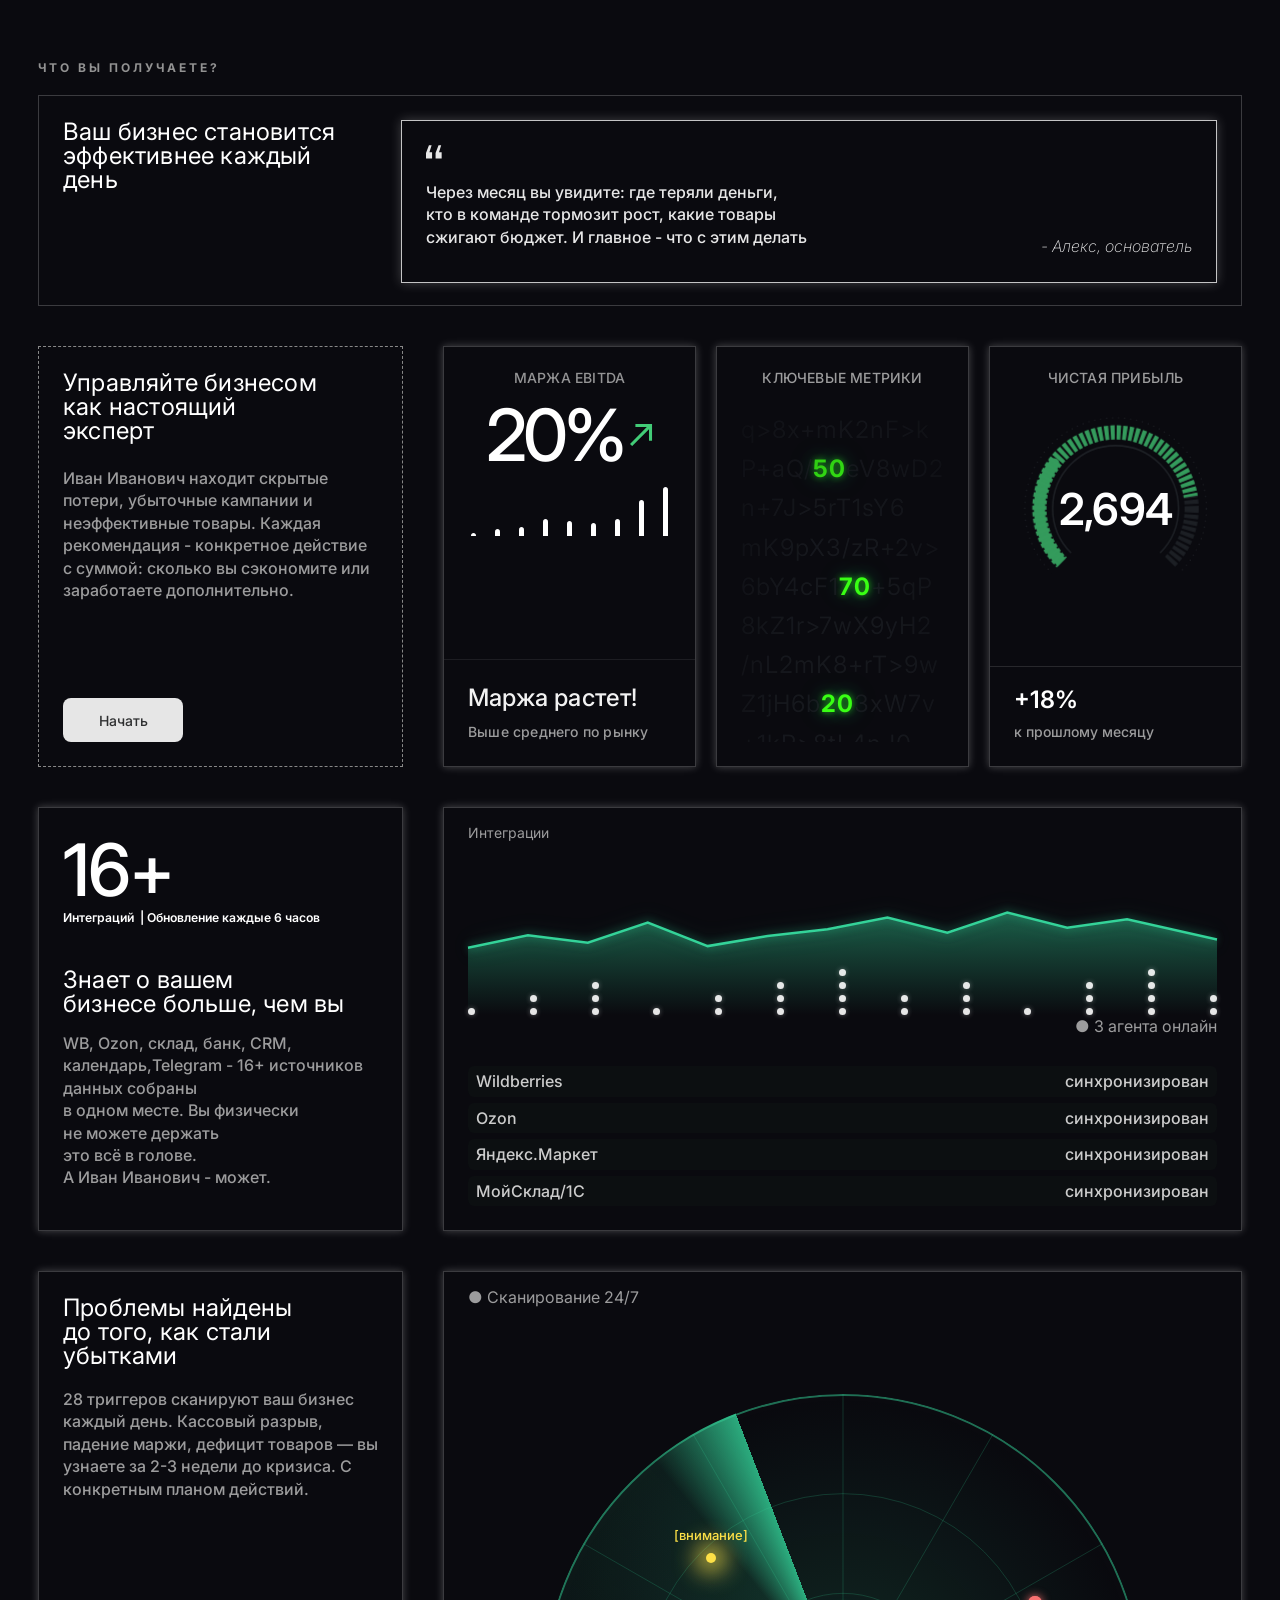
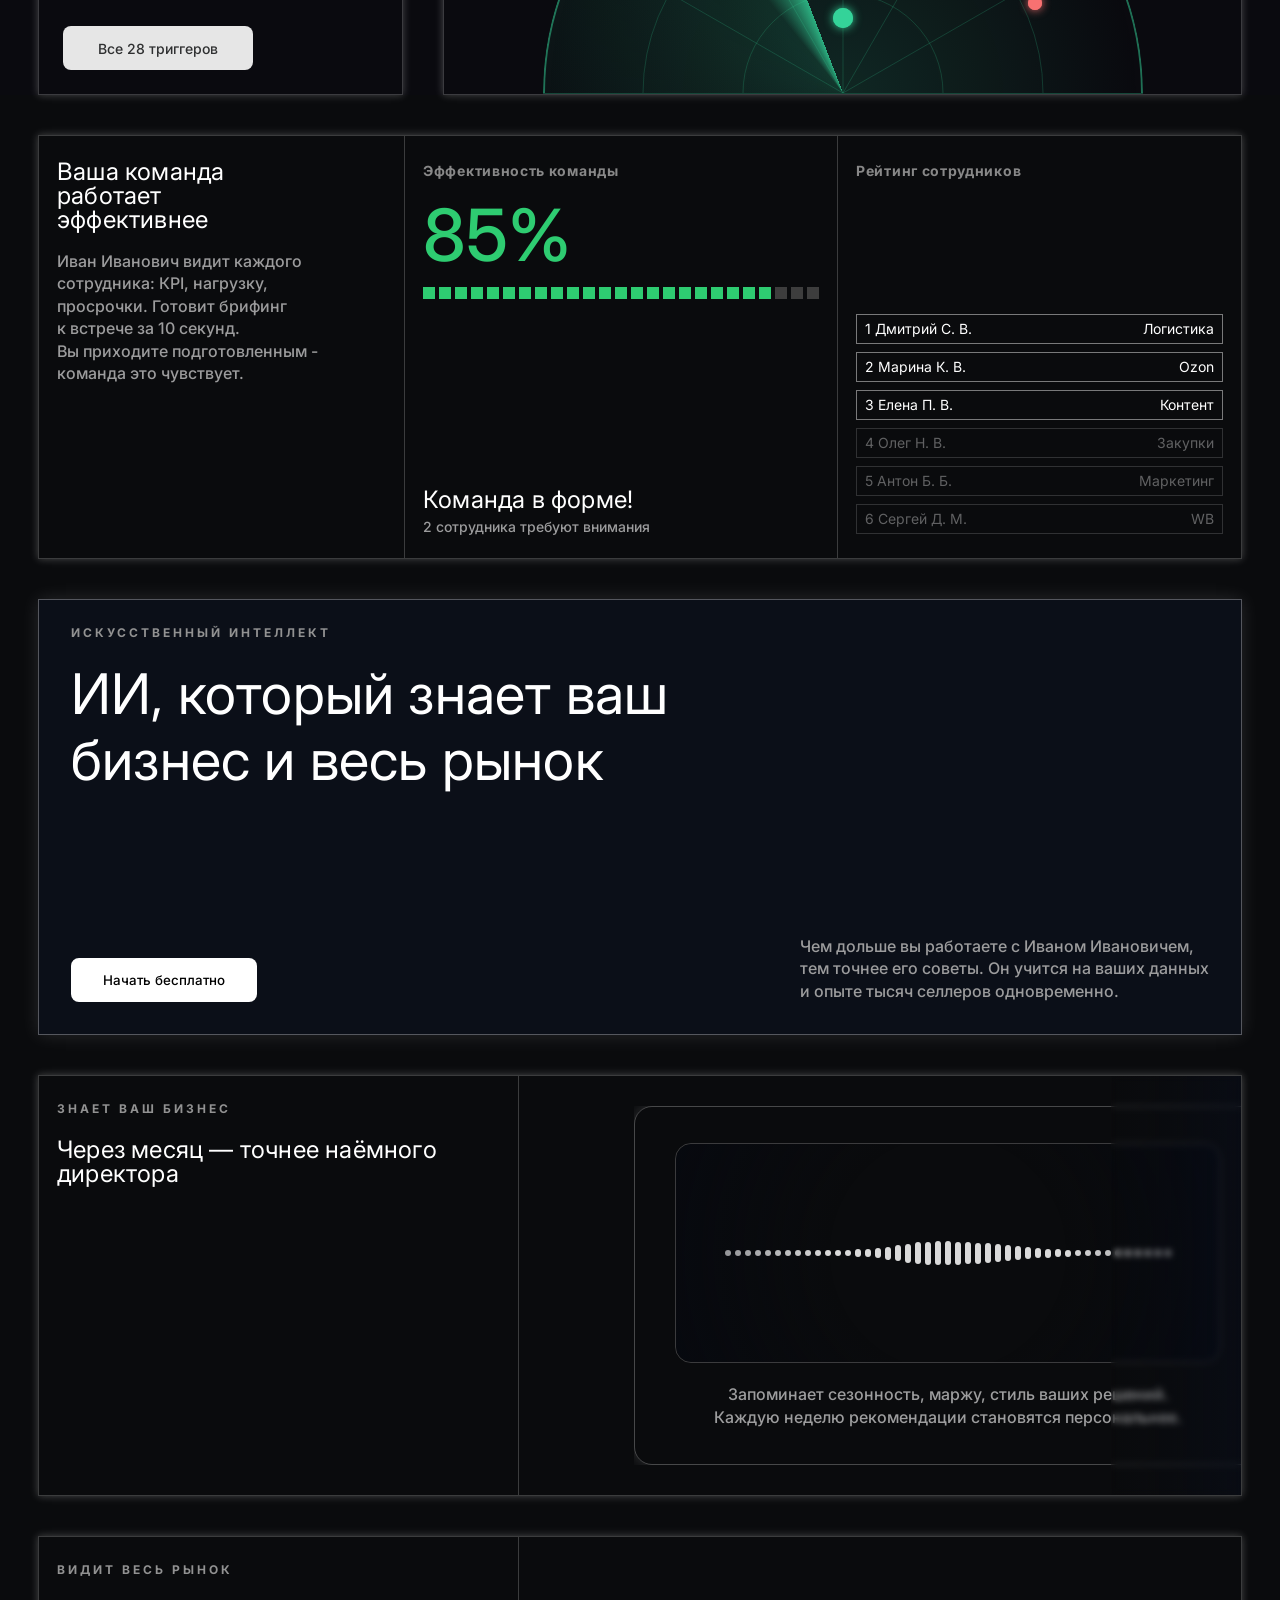
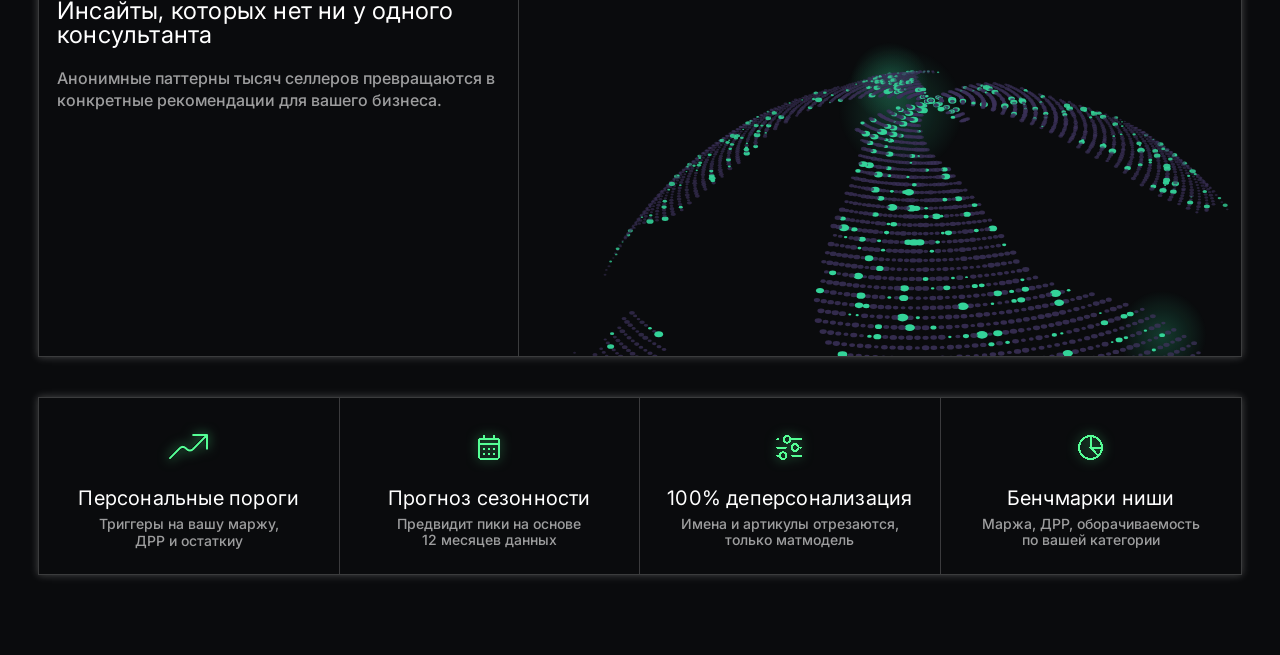
==== block-bottom.html @ a9b3350b "Initial landing page build with hero, integrations, animated sections, and footer Made-with: Cursor" ====
<!doctype html>
<html lang="ru">
  <head>
    <meta charset="UTF-8" />
    <meta name="viewport" content="width=device-width, initial-scale=1.0" />
    <title>Блок 1 в 1</title>
    <link href="https://fonts.googleapis.com/css2?family=Inter:wght@400;500;600&display=swap" rel="stylesheet" />
    <style>
      :root { --bg-light: #0a0a0f; --bg-dark: #0a0b0d; --container-width: 1204px; --text-dark: #f5f5f5; --text-gray: #86868b; --green: #2ecc71; --border-color: #2a2a2f; }
      * { box-sizing: border-box; margin: 0; padding: 0; font-family: 'Inter', sans-serif; }
      body { background-color: var(--bg-light); color: var(--text-dark); -webkit-font-smoothing: antialiased; }
      .wrapper { width: 100%; max-width: 1920px; margin: 0 auto; overflow: hidden; }
      .container { width: var(--container-width); margin: 0 auto; position: relative; }
      .light-section { padding-top: 60px; background-color: var(--bg-light); }
      .subtitle-top { font-size: 12px; text-transform: uppercase; letter-spacing: 3px; color: #929292; margin-bottom: 20px; font-weight: 700; }
      .intro-top {
        width: 1204px;
        height: 211px;
        border: 0.5px solid rgba(255, 255, 255, 0.2);
        display: grid;
        grid-template-columns: 1fr 816px;
        gap: 24px;
        padding: 24px;
      }
      .intro-title {
        color: #fff;
        font-size: 24px;
        font-style: normal;
        font-weight: 400;
        line-height: 100%;
        letter-spacing: 0.2px;
      }
      .quote-box {
        width: 816px;
        height: 163px;
        border: 0.5px solid #d9d9d9;
        opacity: 0.9;
        background: transparent;
        box-shadow: 0 0 10.7px 0 rgba(255, 255, 255, 0.25);
        padding: 24px;
        position: relative;
      }
      .quote-mark { width: 16.32px; height: 13.824px; margin-bottom: 18px; }
      .quote-text {
        color: #fff;
        font-size: 16px;
        font-style: normal;
        font-weight: 500;
        line-height: 22.4px;
      }
      .quote-author {
        position: absolute;
        right: 24px;
        bottom: 18px;
        color: #fff;
        font-size: 16px;
        font-style: italic;
        font-weight: 200;
        line-height: 35px;
      }
      .grid-row-1 {
        margin-top: 40px;
        display: grid;
        grid-template-columns: 365px 1fr;
        gap: 40px;
      }
      .left-main-card {
        height: 421px;
        border: 0.3px dashed #888;
        padding: 24px;
        display: flex;
        flex-direction: column;
      }
      .left-main-title {
        color: #fff;
        font-size: 24px;
        font-style: normal;
        font-weight: 400;
        line-height: 100%;
        letter-spacing: 0.2px;
        margin-bottom: 24px;
      }
      .left-main-text {
        color: #9c9c9d;
        font-size: 16px;
        font-style: normal;
        font-weight: 500;
        line-height: 22.4px;
      }
      .btn-light {
        margin-top: auto;
        width: 120px;
        height: 44px;
  padding: 0 32px;
        border: none;
        border-radius: 8px;
        background: #e6e6e6;
        color: #2f3031;
        font-size: 14px;
        font-weight: 500;
      }
      .cards-grid-3 {
        display: grid;
        grid-template-columns: repeat(3, minmax(0, 1fr));
        gap: 20px;
      }
      .stat-card {
        height: 421px;
        border: 0.5px solid rgba(255, 255, 255, 0.2);
        background: transparent;
        box-shadow: 0 0 7.9px 0 rgba(255, 255, 255, 0.25);
        padding: 24px;
        display: flex;
        flex-direction: column;
        overflow: hidden;
      }
      .card-title { color: #9c9c9d; font-size: 20px; font-weight: 500; margin-bottom: 24px; text-transform: uppercase; }
      .card-value { font-size: 72px; font-weight: 500; color: #fff; line-height: 1; }
      .anim-ebitda-card {
        margin-top: 0;
        display: flex;
        flex-direction: column;
        min-height: 100%;
      }
      .anim-ebitda-card__label {
        margin: 0 0 14px;
        color: #9c9c9d;
        text-align: center;
        font-size: 14px;
        font-weight: 500;
        line-height: 100%;
        letter-spacing: 0.2px;
        text-transform: uppercase;
        opacity: 0.95;
      }
      .anim-ebitda-card__head {
        display: flex;
        align-items: center;
        justify-content: center;
        gap: 8px;
      }
      .anim-ebitda-card__value {
        margin: 0;
        color: #fff;
        font-size: 72px;
        font-weight: 500;
        line-height: 1;
        letter-spacing: -4.2px;
      }
      .anim-ebitda-card__trend {
        display: inline-flex;
        width: 22.518px;
        height: 22.518px;
        align-items: center;
        justify-content: center;
      }
      .anim-ebitda-card__arrow {
        width: 100%;
        height: 100%;
        transform-origin: 50% 50%;
        animation: anim-ebitda-arrow-pulse 1.8s ease-in-out 1.1s infinite alternate;
      }
      .anim-ebitda-card__chart-wrap {
        margin-top: 16px;
        width: 197px;
        max-width: 100%;
        margin-left: auto;
        margin-right: auto;
      }
      .anim-ebitda-card__chart {
        width: 100%;
        height: auto;
        display: block;
      }
      .anim-ebitda-card__chart path {
        transform-box: fill-box;
        transform-origin: 50% 100%;
        transform: scaleY(0);
        animation: anim-ebitda-chart-rise 1.08s cubic-bezier(0.33, 1, 0.68, 1) forwards;
      }
      .anim-ebitda-card__chart path:nth-of-type(1) { animation-delay: 0.06s; }
      .anim-ebitda-card__chart path:nth-of-type(2) { animation-delay: 0.12s; }
      .anim-ebitda-card__chart path:nth-of-type(3) { animation-delay: 0.18s; }
      .anim-ebitda-card__chart path:nth-of-type(4) { animation-delay: 0.24s; }
      .anim-ebitda-card__chart path:nth-of-type(5) { animation-delay: 0.3s; }
      .anim-ebitda-card__chart path:nth-of-type(6) { animation-delay: 0.36s; }
      .anim-ebitda-card__chart path:nth-of-type(7) { animation-delay: 0.42s; }
      .anim-ebitda-card__chart path:nth-of-type(8) { animation-delay: 0.48s; }
      .anim-ebitda-card__chart path:nth-of-type(9) { animation-delay: 0.54s; }
      @keyframes anim-ebitda-chart-rise {
        from { transform: scaleY(0); }
        to { transform: scaleY(1); }
      }
      @keyframes anim-ebitda-arrow-pulse {
        from { transform: translateY(0); filter: drop-shadow(0 0 2px rgba(66, 204, 119, 0.25)); }
        to { transform: translateY(-1px); filter: drop-shadow(0 0 8px rgba(66, 204, 119, 0.55)); }
      }
      .anim-ebitda-card__foot {
        margin-top: auto;
        margin-left: -24px;
        margin-right: -24px;
        padding: 24px 24px 0;
        border-top: 1px solid rgba(255, 255, 255, 0.08);
      }
      .anim-ebitda-card__hint {
        margin: 0;
        color: rgba(255, 255, 255, 0.95);
        font-size: 24px;
        font-weight: 500;
        line-height: 1.2;
        letter-spacing: 0.2px;
      }
      .anim-ebitda-card__sub {
        margin: 10px 0 0;
        color: #9c9c9d;
        font-size: 14px;
        font-weight: 500;
        line-height: 1.35;
        letter-spacing: 0.2px;
      }
      .anim-metrics {
        margin-top: 0;
        min-height: 100%;
        display: flex;
        flex-direction: column;
      }
      .anim-metrics__title {
        margin: 0 0 18px;
        color: #9c9c9d;
        text-align: center;
        font-size: 14px;
        font-weight: 500;
        line-height: 100%;
        text-transform: uppercase;
        letter-spacing: 0.2px;
      }
      .anim-metrics__matrix-wrap {
        position: relative;
        overflow: hidden;
        margin-top: auto;
        margin-bottom: auto;
        padding: 8px 0;
      }
      .anim-metrics__matrix {
        margin: 0;
        text-align: left;
        font-family: ui-monospace, SFMono-Regular, Menlo, Monaco, Consolas, monospace;
        font-size: 24px;
        line-height: 1.55;
        letter-spacing: 0.04em;
        word-break: break-all;
        -webkit-mask-image: radial-gradient(ellipse 82% 88% at 50% 48%, #fff 0%, #fff 32%, rgba(255, 255, 255, 0.55) 68%, rgba(255, 255, 255, 0.08) 100%);
        mask-image: radial-gradient(ellipse 82% 88% at 50% 48%, #fff 0%, #fff 32%, rgba(255, 255, 255, 0.55) 68%, rgba(255, 255, 255, 0.08) 100%);
      }
      .anim-metrics__noise {
        color: #22252b;
        font-weight: 400;
        text-shadow: 0 0 0.5px rgba(0, 0, 0, 0.9);
        opacity: 0.55;
      }
      .anim-metrics__num {
        color: #39ff14;
        font-weight: 700;
        animation: anim-metrics-glow 4.5s ease-in-out infinite;
        text-shadow: 0 0 6px rgba(57, 255, 20, 0.65), 0 0 18px rgba(0, 255, 159, 0.45), 0 0 34px rgba(57, 255, 20, 0.22);
      }
      .anim-metrics__num--d1 { animation-delay: 0.35s; }
      .anim-metrics__num--d2 { animation-delay: 0.75s; }
      .anim-metrics__num--d3 { animation-delay: 1.15s; }
      .anim-metrics__num--d4 { animation-delay: 1.55s; }
      @keyframes anim-metrics-glow {
        0%, 100% {
          opacity: 0.18;
          color: #1fb814;
          text-shadow: 0 0 2px rgba(57, 255, 20, 0.12), 0 0 6px rgba(0, 255, 159, 0.08);
          filter: brightness(0.72);
        }
        50% {
          opacity: 1;
          color: #39ff14;
          text-shadow: 0 0 10px rgba(57, 255, 20, 1), 0 0 26px rgba(0, 255, 159, 0.65), 0 0 48px rgba(57, 255, 20, 0.4), 0 0 80px rgba(0, 255, 127, 0.2);
          filter: brightness(1.12);
        }
      }
      .anim-kpi-card {
        margin-top: 0;
        display: flex;
        flex-direction: column;
        min-height: 100%;
      }
      .anim-kpi-card__label {
        margin: 0 0 14px;
        color: #9c9c9d;
        text-align: center;
        font-size: 14px;
        font-weight: 500;
        line-height: 100%;
        text-transform: uppercase;
        letter-spacing: 0.2px;
      }
      .anim-kpi-card__gauge {
        position: relative;
        width: min(100%, 250px);
        aspect-ratio: 1;
        margin: 8px auto 16px;
      }
      .anim-kpi-card__dial-wrap {
        position: absolute;
        inset: 0;
      }
      .anim-kpi-card__svg {
        display: block;
        width: 100%;
        height: auto;
        overflow: visible;
        animation: anim-kpi-svg-glow 2.4s ease-in-out 1.1s infinite alternate;
      }
      .anim-kpi-mask-progress-ring,
      .anim-kpi-ring--progress-fill {
        animation: anim-kpi-progress-sweep 1.75s cubic-bezier(0.12, 0.88, 0.18, 1) 0.1s forwards;
      }
      .anim-kpi-ring--progress {
        animation: anim-kpi-dashes-drift 1.75s cubic-bezier(0.12, 0.88, 0.18, 1) 0.1s forwards;
      }
      .anim-kpi-green-wobble {
        transform-origin: 100px 100px;
        transform-box: fill-box;
        animation: anim-kpi-wobble 6.8s ease-in-out 1.95s infinite alternate;
      }
      .anim-kpi-ring--track {
        animation: anim-kpi-track-draw 0.95s cubic-bezier(0.4, 0, 0.2, 1) forwards;
      }
      .anim-kpi-ring--outer {
        opacity: 0;
        animation: anim-kpi-outer-in 0.65s ease-out 0.08s forwards;
      }
      .anim-kpi-card__center-val {
        position: absolute;
        inset: 0;
        display: flex;
        align-items: center;
        justify-content: center;
        color: #fff;
        font-size: 44px;
        font-weight: 600;
        letter-spacing: -0.02em;
        line-height: 1;
        pointer-events: none;
        animation: anim-kpi-val-in 0.55s ease-out 0.28s both;
      }
      .anim-kpi-card__rule {
        margin: auto -24px 20px;
        border: none;
        border-top: 1px solid rgba(255, 255, 255, 0.12);
      }
      .anim-kpi-card__delta {
        margin: 0 0 10px;
        color: #fff;
        font-size: 24px;
        font-weight: 600;
        line-height: 1.1;
      }
      .anim-kpi-card__note {
        margin: 0;
        color: #9c9c9d;
        font-size: 14px;
        font-weight: 500;
        line-height: 1.35;
      }
      @keyframes anim-kpi-progress-sweep {
        from { stroke-dasharray: 0 100; }
        to { stroke-dasharray: 60 100; }
      }
      @keyframes anim-kpi-dashes-drift {
        from { stroke-dashoffset: 11; }
        to { stroke-dashoffset: 0; }
      }
      @keyframes anim-kpi-wobble {
        from { transform: rotate(-1.65deg); }
        to { transform: rotate(1.65deg); }
      }
      @keyframes anim-kpi-track-draw {
        to { stroke-dasharray: 75 100; }
      }
      @keyframes anim-kpi-outer-in {
        to { opacity: 1; }
      }
      @keyframes anim-kpi-svg-glow {
        from { filter: drop-shadow(0 0 6px rgba(52, 155, 92, 0.28)); }
        to { filter: drop-shadow(0 0 14px rgba(52, 155, 92, 0.55)) drop-shadow(0 0 22px rgba(52, 155, 92, 0.18)); }
      }
      @keyframes anim-kpi-val-in {
        from { opacity: 0; transform: scale(0.94); }
        to { opacity: 1; transform: scale(1); }
      }
      @media (prefers-reduced-motion: reduce) {
        .anim-ebitda-card__chart path { animation: none; transform: scaleY(1); }
        .anim-ebitda-card__arrow { animation: none; }
        .anim-metrics__num {
          animation: none;
          opacity: 0.95;
          color: #39ff14;
          text-shadow: 0 0 10px rgba(57, 255, 20, 0.55), 0 0 24px rgba(0, 255, 159, 0.3);
          filter: none;
        }
        .anim-kpi-card__svg { animation: none; filter: drop-shadow(0 0 10px rgba(52, 155, 92, 0.35)); }
        .anim-kpi-mask-progress-ring,
        .anim-kpi-ring--progress-fill { animation: none; stroke-dasharray: 60 100; }
        .anim-kpi-ring--progress { animation: none; stroke-dashoffset: 0; }
        .anim-kpi-green-wobble { animation: none; transform: none; }
        .anim-kpi-ring--track { animation: none; stroke-dasharray: 75 100; }
        .anim-kpi-ring--outer { animation: none; opacity: 1; }
        .anim-kpi-card__center-val { animation: none; }
      }
      .grid-row-2 { display: grid; grid-template-columns: 365px 1fr; gap: 40px; margin-top: 40px; margin-bottom: 20px; }
      .integration-box {
        height: 424px;
        border: 0.5px solid rgba(255, 255, 255, 0.2);
        background: transparent;
        box-shadow: 0 0 7.9px 0 rgba(255, 255, 255, 0.25);
        padding: 24px;
        display: flex;
        flex-direction: column;
      }
      .integration-box h2 { color: #fff; font-size: 72.4px; font-style: normal; font-weight: 500; line-height: 76px; letter-spacing: -2.16px; margin-bottom: 0; }
      .integration-box .sub {
        font-size: 12.2px;
        font-style: normal;
        font-weight: 600;
        line-height: 20px;
        background: linear-gradient(160deg, #fff 0%, #fff 100%);
        background-clip: text;
        -webkit-background-clip: text;
        -webkit-text-fill-color: transparent;
        margin-bottom: 40px;
      }
      .integration-box h3 { color: #fff; font-family: Inter, sans-serif; font-size: 24px; font-style: normal; font-weight: 400; line-height: 100%; letter-spacing: 0.2px; margin-bottom: 16px; }
      .integration-box p { color: #9c9c9d; font-family: Inter, sans-serif; font-size: 16px; font-style: normal; font-weight: 500; line-height: 22.4px; }
      .dark-chart-box {
        height: 424px;
        border: 0.5px solid rgba(255, 255, 255, 0.2);
        background: transparent;
        box-shadow: 0 0 7.9px 0 rgba(255, 255, 255, 0.25);
        padding: 16px 24px 24px;
        color: #fff;
        display: flex;
        flex-direction: column;
      }
      .anim-split__demo { width: 100%; }
      .anim-split__stage.anim-split__stage--dark.anim-combo-stage {
        padding: 0;
        min-height: 0;
        min-width: 0;
        max-width: 100%;
        background: transparent !important;
        border: none !important;
      }
      .anim-combo-chart {
        width: 100%;
        max-width: 100%;
        margin: 0;
        padding: 0;
        box-sizing: border-box;
        background: transparent;
        border-radius: 0;
        border: none;
      }
      .anim-combo-chart__inner {
        position: relative;
        width: 100%;
        max-width: 100%;
        height: clamp(120px, 28vw, 168px);
        min-height: 120px;
      }
      .anim-combo-chart__svg {
        position: absolute;
        inset: 0;
        z-index: 1;
        width: 100%;
        height: 100%;
        overflow: visible;
      }
      .anim-combo-chart__area { clip-path: inset(0 100% 0 0); animation: anim-combo-area-reveal 1.85s cubic-bezier(0.22, 0.82, 0.28, 1) 0.15s forwards; }
      @keyframes anim-combo-area-reveal { to { clip-path: inset(0 0 0 0); } }
      .anim-combo-chart__line {
        stroke-dasharray: 1;
        stroke-dashoffset: 1;
        filter: drop-shadow(0 0 5px rgba(52, 211, 153, 0.55)) drop-shadow(0 0 12px rgba(52, 211, 153, 0.22));
        animation: anim-combo-line-draw 2.05s cubic-bezier(0.18, 0.82, 0.32, 1) forwards, anim-combo-line-glow 5.2s ease-in-out 2.35s infinite alternate;
      }
      @keyframes anim-combo-line-draw { to { stroke-dashoffset: 0; } }
      @keyframes anim-combo-line-glow {
        from { filter: drop-shadow(0 0 4px rgba(52, 211, 153, 0.35)) drop-shadow(0 0 10px rgba(52, 211, 153, 0.12)); }
        to { filter: drop-shadow(0 0 11px rgba(52, 211, 153, 0.75)) drop-shadow(0 0 22px rgba(52, 211, 153, 0.28)); }
      }
      .anim-combo-chart__dots { position: absolute; inset: 0; z-index: 2; display: flex; justify-content: space-between; align-items: flex-end; pointer-events: none; }
      .anim-combo-dot-column {
        display: flex;
        flex-direction: column-reverse;
        gap: 6px;
      }
      .anim-combo-dot {
        width: 7px;
        height: 7px;
        border-radius: 50%;
        background: #ffffff;
        box-shadow: 0 0 5px rgba(255, 255, 255, 0.4);
        opacity: 0;
        transform: scale(0.35);
        animation: anim-combo-dot-in .38s cubic-bezier(.34,1.35,.64,1) calc(var(--c) * 28ms + var(--r) * 18ms) forwards,
          anim-combo-dot-wave 3.4s ease-in-out calc(1.85s + (var(--c) + var(--r)) * 58ms) infinite;
      }
      @keyframes anim-combo-dot-in { to { opacity: 0.9; transform: scale(1); } }
      @keyframes anim-combo-dot-wave {
        0%,
        100% {
          opacity: 0.18;
          transform: scale(0.78);
          filter: brightness(0.5);
        }
        50% {
          opacity: 1;
          transform: scale(1.12);
          filter: brightness(1.55);
        }
      }
      .anim-combo-replay {
        appearance: none;
        cursor: pointer;
        font-size: 0.8125rem;
        font-weight: 600;
        padding: 0.5rem 1.05rem;
        border-radius: 8px;
        border: 1px solid rgba(45, 212, 191, 0.55);
        color: #101828;
        background: rgba(255, 255, 255, 0.92);
        box-shadow: 0 1px 2px rgba(15, 23, 42, 0.06);
        transition: background 0.2s ease, border-color 0.2s ease, color 0.2s ease;
      }
      .anim-combo-replay:hover:not(:disabled) { background: rgba(45, 212, 191, 0.14); border-color: rgba(45, 212, 191, 0.88); color: #0f7669; }
      .anim-combo-replay:disabled { cursor: not-allowed; opacity: 0.48; }
      .anim-combo-replay:focus-visible { outline: 2px solid rgba(45, 212, 191, 0.9); outline-offset: 2px; }
      .integrations-list {
        margin-top: auto;
        border-top: none;
        padding-top: 0;
        display: flex;
        flex-direction: column;
        gap: 6px;
      }
      .integration-item {
        display: flex;
        width: 749px;
        padding: 4px 8px;
        justify-content: space-between;
        align-items: center;
        border-radius: 6px;
        background: rgba(110, 254, 127, 0.02);
        font-size: 16px;
        font-weight: 500;
        line-height: 22.4px;
        color: #ccc;
        border-bottom: none;
      }
      @media (max-width: 520px) {
        .anim-combo-chart { padding: 8px 10px; }
        .anim-combo-dot-column { gap: 4px; }
        .anim-combo-dot { width: 5px; height: 5px; }
      }
      @media (prefers-reduced-motion: reduce) {
        .anim-combo-chart__area { animation: none; clip-path: inset(0 0 0 0); }
        .anim-combo-chart__line { animation: none; stroke-dashoffset: 0; filter: drop-shadow(0 0 8px rgba(52, 211, 153, 0.45)); }
        .anim-combo-dot { animation: none; opacity: 0.85; transform: scale(1); filter: none; }
      }
      .grid-row-3 { display: grid; grid-template-columns: 365px 1fr; gap: 40px; margin-top: 40px; align-items: stretch; }
      .radar-info {
        height: 424px;
        border: 0.5px solid rgba(255, 255, 255, 0.2);
        background: transparent;
        box-shadow: 0 0 7.9px 0 rgba(255, 255, 255, 0.25);
        padding: 24px;
        display: flex;
        flex-direction: column;
      }
      .radar-info__title {
        color: #fff;
        font-size: 24px;
        font-weight: 400;
        line-height: 100%;
        letter-spacing: 0.2px;
        margin-bottom: 20px;
      }
      .radar-info__text {
        color: #9c9c9d;
        font-size: 16px;
        font-weight: 500;
        line-height: 22.4px;
      }
      .radar-info__btn {
        margin-top: auto;
        width: 190px;
        height: 44px;
  padding: 0 32px;
        border: none;
        border-radius: 8px;
        background: #e6e6e6;
        color: #2f3031;
        font-size: 14px;
        font-weight: 500;
      }
      .radar-stage {
        height: 424px;
        border: 0.5px solid rgba(255, 255, 255, 0.2);
        background: transparent;
        box-shadow: 0 0 7.9px 0 rgba(255, 255, 255, 0.25);
        padding: 0 24px 0px;
        display: flex;
        flex-direction: column;
      }
      /* ——— Радар-локатор (луч + точки) ——— */
      .anim-radar {
        position: relative;
        width: 100%;
        max-width: 600px;
        margin-inline: auto;
        margin-top: auto;
        aspect-ratio: 2 / 1;
        height: auto;
        min-height: 0;
        overflow: hidden;
        border-radius: 999px 999px 0 0;
        background: radial-gradient(circle at bottom center, rgba(52, 211, 153, 0.15) 0%, transparent 70%);
        border-bottom: 1px solid rgba(52, 211, 153, 0.3);
      }
      .anim-radar__grid {
        position: absolute;
        inset: 0;
        z-index: 1;
        width: 100%;
        height: 100%;
        display: block;
      }
      .anim-radar__grid-line {
        fill: none;
        stroke: rgba(52, 211, 153, 0.2);
        stroke-width: 1;
      }
      .anim-radar__grid-border {
        fill: none;
        stroke: rgba(52, 211, 153, 0.5);
        stroke-width: 2;
      }
      .anim-radar__sweep {
        position: absolute;
        left: 50%;
        top: 100%;
        z-index: 2;
        width: 100%;
        aspect-ratio: 1 / 1;
        height: auto;
        border-radius: 50%;
        background: conic-gradient(
          from 0deg,
          rgba(52, 211, 153, 0) 0%,
          rgba(52, 211, 153, 0) 70%,
          rgba(52, 211, 153, 0.1) 95%,
          rgba(52, 211, 153, 0.8) 100%
        );
        transform: translate(-50%, -50%);
        transform-origin: 50% 50%;
      }
      .anim-radar__point {
        position: absolute;
        width: var(--size);
        height: var(--size);
        background-color: var(--color);
        border-radius: 50%;
        transform: translate(-50%, 50%);
        z-index: 3;
        box-shadow: 0 0 10px var(--color);
        transition: box-shadow 1.5s ease;
      }
      .anim-radar__point::before {
        content: "";
        position: absolute;
        top: 50%;
        left: 50%;
        transform: translate(-50%, -50%);
        width: 100%;
        height: 100%;
        border-radius: 50%;
        background-color: var(--color);
        z-index: -1;
        animation: anim-radar-pulse 2s infinite ease-out;
        transition: opacity 1.5s ease;
      }
      @keyframes anim-radar-pulse {
        0% { width: 100%; height: 100%; opacity: 0.8; }
        100% { width: 400%; height: 400%; opacity: 0; }
      }
      .anim-radar__label {
        position: absolute;
        bottom: 100%;
        left: 50%;
        transform: translate(-50%, 15px);
        color: var(--color);
        font-size: 0.8125rem;
        font-weight: 500;
        white-space: nowrap;
        pointer-events: none;
        opacity: 0;
        transition: opacity 1.5s ease, transform 1.5s ease;
      }
      .anim-radar__point--scanned { box-shadow: 0 0 25px 8px var(--color); transition: box-shadow 0.1s ease; }
      .anim-radar__point--scanned .anim-radar__label {
        opacity: 1;
        transform: translate(-50%, -10px);
        transition: opacity 0.2s ease, transform 0.4s cubic-bezier(0.175, 0.885, 0.32, 1.275);
      }
      .anim-radar__point--scanned::before { opacity: 0; transition: opacity 0.1s ease; }
      .anim-radar--reduced .anim-radar__point::before { animation: none; opacity: 0; }
      .dark-section { background-color: var(--bg-dark); color: #fff; padding-top: 40px; padding-bottom: 80px; }
      .grid-row-4 {
        height: 424px;
        display: grid;
        grid-template-columns: 1fr 1fr 403px;
        border: 0.5px solid rgba(255, 255, 255, 0.2);
        background: transparent;
        box-shadow: 0 0 7.9px 0 rgba(255, 255, 255, 0.25);
        margin-bottom: 40px;
      }
      .dark-col {
        padding: 24px 18px;
        border-right: 0.5px solid rgba(255, 255, 255, 0.2);
        display: flex;
        flex-direction: column;
      }
      .dark-col:last-child { border-right: none; }
      .dark-col__label {
        color: #888;
        font-size: 14px;
        font-style: normal;
        font-weight: 700;
        line-height: 21px;
        letter-spacing: 0.7px;
        margin-bottom: 18px;
      }
      .dark-col h3 {
        color: #fff;
        font-size: 24px;
        font-style: normal;
        font-weight: 400;
        line-height: 100%;
        letter-spacing: 0.2px;
        margin-bottom: 18px;
      }
      .dark-col p {
        color: #9c9c9d;
        font-size: 16px;
        font-style: normal;
        font-weight: 500;
        line-height: 22.4px;
      }
      .eff-value {
        font-size: 72px;
        color: #2ecc71;
        font-weight: 500;
        line-height: 1;
        margin-bottom: 16px;
      }
      .eff-strip {
        display: flex;
        gap: 4px;
        margin-bottom: 0;
      }
      .eff-bottom-wrap { margin-top: auto; }
      .eff-strip span {
        width: 12px;
        height: 12px;
        background: #2ecc71;
      }
      .eff-strip span.is-off { background: #3d3d3d; }
      .eff-bottom-title {
        color: #fff;
        font-family: Inter, sans-serif;
        font-size: 24px;
        font-style: normal;
        font-weight: 400;
        line-height: 100%;
        letter-spacing: 0.2px;
        margin-bottom: 8px;
      }
      .eff-bottom-text {
        color: #9c9c9d;
        font-family: Inter, sans-serif;
        font-size: 14px;
        font-style: normal;
        font-weight: 500;
        line-height: 100%;
      }
      .employee-list {
        display: flex;
        flex-direction: column;
        gap: 8px;
        margin-top: auto;
      }
      .employee-item {
        height: 30px;
        border: 0.5px solid rgba(255, 255, 255, 0.45);
        padding: 4px 8px 4px 8px;
        display: flex;
        justify-content: space-between;
        align-items: center;
        color: #fff;
        font-family: Inter, sans-serif;
        font-size: 14px;
        font-style: normal;
        font-weight: 400;
        line-height: 24px;
      }
      .employee-item.is-dim { opacity: 0.35; }
      .ai-banner {
        width: 1204px;
        height: 436px;
        border: 0.5px solid #ffffff4d;
        background: #0b0f18;
        box-shadow: 0 0 17.1px 0 rgba(255, 255, 255, 0.12);
        padding: 24px 32px 32px;
        border-radius: 0;
        margin-bottom: 40px;
        display: flex;
        flex-direction: column;
      }
      .ai-banner-kicker {
        color: #929292;
        font-family: Inter, sans-serif;
        font-size: 12px;
        font-style: normal;
        font-weight: 700;
        line-height: 18px;
        letter-spacing: 3px;
        text-transform: uppercase;
        margin-bottom: 20px;
      }
      .ai-banner h1 {
        color: #fff;
        font-family: Inter, sans-serif;
        font-size: 56px;
        font-style: normal;
        font-weight: 400;
        line-height: 65.52px;
        letter-spacing: 0.2px;
        max-width: 740px;
      }
      .ai-banner-footer { margin-top: auto; display: flex; justify-content: space-between; align-items: flex-end; }
.btn-dark-primary { background: #fff; color: #000; padding: 0 32px; height: 44px; border: none; border-radius: 8px; font-weight: 500; cursor: pointer; }
      .ai-banner-text {
        color: #9c9c9d;
        font-family: Inter, sans-serif;
        font-size: 16px;
        font-style: normal;
        font-weight: 500;
        line-height: 22.4px;
        max-width: 430px;
        text-align: left;
      }
      .dark-row-2col { display: grid; grid-template-columns: 480px 1fr; gap: 0; margin-bottom: 40px; height: 421px; border: 0.5px solid rgba(255,255,255,.2); box-shadow: 0 0 7.9px 0 rgba(255,255,255,.25); }
      .dark-box { background: transparent; padding: 24px 18px; border-right: 0.5px solid rgba(255,255,255,.2); display: flex; flex-direction: column; justify-content: flex-start; }
      .dark-box-title { font-size: 12px; text-transform: uppercase; color: #929292; margin-bottom: 20px; font-weight: 700; letter-spacing: 3px; line-height: 18px; }
      .dark-box h2 {
        color: #fff;
        font-family: Inter, sans-serif;
        font-size: 24px;
        font-style: normal;
        font-weight: 400;
        line-height: 100%;
        letter-spacing: 0.2px;
        margin-bottom: 20px;
      }
      .dark-box p {
        color: #fff;
        font-family: Inter, sans-serif;
        font-size: 16px;
        font-style: normal;
        font-weight: 500;
        line-height: 22.4px;
        opacity: 0.6;
      }
      .dark-box--media { border-right: none; padding: 0; display: flex; align-items: stretch; justify-content: stretch; overflow: hidden; }
      .dark-box--voice { align-items: center; justify-content: center; position: relative; overflow: hidden; }
      .dark-box--voice::after {
        content: "";
        position: absolute;
        top: 0;
        right: 0;
        width: 18%;
        height: 100%;
        pointer-events: none;
        background: linear-gradient(
          90deg,
          rgba(8, 14, 30, 0) 0%,
          rgba(8, 14, 30, 0.12) 45%,
          rgba(8, 14, 30, 0.28) 72%,
          rgba(8, 14, 30, 0.42) 100%
        );
        backdrop-filter: blur(3px);
        z-index: 3;
      }
      .dark-box--globe { align-items: flex-end; }
      .anim-voice { width: 100%; padding: 24px 20px; display: flex; align-items: center; justify-content: flex-end; overflow: hidden; }
      .anim-voice__card {
        width: 92%;
        max-width: none;
        border: 0.5px solid rgba(255,255,255,.25);
        border-radius: 18px;
        box-shadow: 0 0 15px rgba(255,255,255,.16);
        padding: 36px 40px;
        margin-right: -6%;
        animation: anim-voice-reveal 900ms cubic-bezier(0.22, 0.82, 0.28, 1) both;
      }
      .anim-voice__wave-wrap { position: relative; height: 220px; display: flex; align-items: center; justify-content: center; border: 0.5px solid rgba(255,255,255,.2); border-radius: 16px; }
      .anim-voice__wave { display: flex; align-items: center; gap: 4px; }
      .anim-voice__bar { width: 6px; border-radius: 999px; background: #fff; height: 8px; opacity: 0.85; }
      .anim-voice__fade { position: absolute; inset: 0; background: radial-gradient(circle at center, rgba(0,0,0,0) 40%, rgba(5,8,17,.55) 100%); pointer-events: none; border-radius: 16px; }
      .anim-voice__text { margin-top: 20px; text-align: center; color: #9c9c9d; font-size: 16px; line-height: 22.4px; font-weight: 500; }
      @keyframes anim-voice-reveal {
        from { opacity: 0; transform: translateX(80px); clip-path: inset(0 0 0 100%); }
        to { opacity: 1; transform: translateX(0); clip-path: inset(0 0 0 0); }
      }
      .anim-globe { position: relative; width: 100%; max-width: 100%; margin-inline: 0; height: 100%; min-height: 100%; border-radius: 0; overflow: hidden; background: transparent; border: none; }
      .anim-globe__canvas { display: block; width: 100%; height: 100%; }
      .anim-globe__atmosphere { position: absolute; inset: 0; pointer-events: none; box-shadow: none; }
      .secicon-row {
        margin-top: 20px;
        display: grid;
        grid-template-columns: repeat(4, 1fr);
        border: 0.5px solid rgba(255, 255, 255, 0.2);
        box-shadow: 0 0 7.9px 0 rgba(255, 255, 255, 0.25);
      }
      .secicon-item {
        min-height: 164px;
        padding: 24px;
        border-right: 0.5px solid rgba(255, 255, 255, 0.2);
        display: flex;
        flex-direction: column;
        align-items: center;
        justify-content: center;
        text-align: center;
      }
      .secicon-item:last-child { border-right: none; }
      .secicon-item img {
        object-fit: contain;
        margin-bottom: 16px;
      }
      .secicon-title {
        color: #fff;
        text-align: center;
        font-family: Inter, sans-serif;
        font-size: 20px;
        font-style: normal;
        font-weight: 400;
        line-height: 100%;
        letter-spacing: 0.2px;
        margin-bottom: 8px;
      }
      .secicon-text {
        color: #fff;
        text-align: center;
        font-family: Inter, sans-serif;
        font-size: 14px;
        font-style: normal;
        font-weight: 500;
        line-height: 120%;
        opacity: 0.6;
      }
      .status-dot { display: inline-block; width: 8px; height: 8px; background: var(--green); border-radius: 50%; margin-right: 6px; }
    </style>
  </head>
  <body>
    <div class="wrapper">
      <section class="light-section">
        <div class="container">
          <div class="subtitle-top">ЧТО ВЫ ПОЛУЧАЕТЕ?</div>
          <div class="intro-top">
            <h2 class="intro-title">Ваш бизнес становится<br />эффективнее каждый<br />день</h2>
            <div class="quote-box">
              <svg class="quote-mark" xmlns="http://www.w3.org/2000/svg" width="17" height="14" viewBox="0 0 17 14" fill="none">
                <path d="M15.84 0L13.536 7.488H16.32V13.824H9.984V8.208L13.056 0H15.84ZM5.856 0L3.552 7.488H6.336V13.824H0V8.208L3.072 0H5.856Z" fill="white"/>
              </svg>
              <p class="quote-text">Через месяц вы увидите: где теряли деньги,<br />кто в команде тормозит рост, какие товары<br />сжигают бюджет. И главное - что с этим делать</p>
              <p class="quote-author">- Алекс, основатель</p>
            </div>
          </div>

          <div class="grid-row-1">
            <div class="left-main-card">
              <h3 class="left-main-title">Управляйте бизнесом<br />как настоящий<br />эксперт</h3>
              <p class="left-main-text">Иван Иванович находит скрытые потери, убыточные кампании и неэффективные товары. Каждая рекомендация - конкретное действие с суммой: сколько вы сэкономите или заработаете дополнительно.</p>
              <button class="btn-light">Начать</button>
            </div>
            <div class="cards-grid-3">
              <div class="stat-card">
                <article class="anim-ebitda-card">
                  <p class="anim-ebitda-card__label">МАРЖА EBITDA</p>
                  <div class="anim-ebitda-card__head">
                    <span class="anim-ebitda-card__value">20%</span>
                    <span class="anim-ebitda-card__trend" aria-hidden="true">
                      <svg xmlns="http://www.w3.org/2000/svg" width="23" height="23" viewBox="0 0 23 23" fill="none" class="anim-ebitda-card__arrow">
                        <path d="M22.5184 0V17.003H19.3986V5.32576L2.20615 22.5183L0 20.3121L17.1926 3.11965L5.51535 3.11964V0H22.5184Z" fill="#42CC77" />
                      </svg>
                    </span>
                  </div>
                  <div class="anim-ebitda-card__chart-wrap" role="presentation">
                    <svg xmlns="http://www.w3.org/2000/svg" class="anim-ebitda-card__chart" width="197" height="49" viewBox="0 0 197 49" fill="none" aria-hidden="true">
                      <path d="M0 48.5C0 47.1193 1.11929 46 2.5 46C3.88071 46 5 47.1193 5 48.5V49H0V48.5Z" fill="white" />
                      <path d="M24 44.5C24 43.1193 25.1193 42 26.5 42C27.8807 42 29 43.1193 29 44.5V49H24V44.5Z" fill="white" />
                      <path d="M48 42.5C48 41.1193 49.1193 40 50.5 40C51.8807 40 53 41.1193 53 42.5V49H48V42.5Z" fill="white" />
                      <path d="M72 34.5C72 33.1193 73.1193 32 74.5 32C75.8807 32 77 33.1193 77 34.5V49H72V34.5Z" fill="white" />
                      <path d="M96 36.5C96 35.1193 97.1193 34 98.5 34C99.8807 34 101 35.1193 101 36.5V49H96V36.5Z" fill="white" />
                      <path d="M120 38.5C120 37.1193 121.119 36 122.5 36C123.881 36 125 37.1193 125 38.5V49H120V38.5Z" fill="white" />
                      <path d="M144 34.5C144 33.1193 145.119 32 146.5 32C147.881 32 149 33.1193 149 34.5V49H144V34.5Z" fill="white" />
                      <path d="M168 15.5C168 14.1193 169.119 13 170.5 13C171.881 13 173 14.1193 173 15.5V49H168V15.5Z" fill="white" />
                      <path d="M192 2.5C192 1.11929 193.119 0 194.5 0C195.881 0 197 1.11929 197 2.5V49H192V2.5Z" fill="white" />
                    </svg>
                  </div>
                  <footer class="anim-ebitda-card__foot">
                    <p class="anim-ebitda-card__hint">Маржа растет!</p>
                    <p class="anim-ebitda-card__sub">Выше среднего по рынку</p>
                  </footer>
                </article>
              </div>
              <div class="stat-card">
                <div class="anim-metrics">
                  <p class="anim-metrics__title">КЛЮЧЕВЫЕ МЕТРИКИ</p>
                  <div class="anim-metrics__matrix-wrap">
                    <p class="anim-metrics__matrix">
                      <span class="anim-metrics__noise">q&gt;8x+mK2nF&gt;kP+aQ/</span><span class="anim-metrics__num anim-metrics__num--d1">50</span><span class="anim-metrics__noise">eV8wD2n+7J&gt;5rT1sY6</span><br />
                      <span class="anim-metrics__noise">mK9pX3/zR+2v&gt;6bY4cF1</span><span class="anim-metrics__num anim-metrics__num--d2">70</span><span class="anim-metrics__noise">+5qP8kZ1r&gt;7wX9yH2</span><br />
                      <span class="anim-metrics__noise">/nL2mK8+rT&gt;9wZ1jH6b</span><span class="anim-metrics__num anim-metrics__num--d3">20</span><span class="anim-metrics__noise">3xW7v+1kP&gt;8tL4nJ0</span><br />
                      <span class="anim-metrics__noise">jH7bY3F9s&gt;6eN2aM8xW</span><span class="anim-metrics__num anim-metrics__num--d4">30</span><span class="anim-metrics__noise">+7nX5m&gt;3pV9rT1</span><br />
                      <span class="anim-metrics__noise">zR6tJ2&gt;+9vX1wQ5</span><br />
                      <span class="anim-metrics__noise">&gt;5yB8cF2e+kP1+qZ6/</span><span class="anim-metrics__num anim-metrics__num--d1">50</span><span class="anim-metrics__noise">8mH2jG5&gt;7sD</span>
                    </p>
                  </div>
                </div>
              </div>
              <div class="stat-card">
                <article class="anim-kpi-card">
                  <p class="anim-kpi-card__label">ЧИСТАЯ ПРИБЫЛЬ</p>
                  <div class="anim-kpi-card__gauge">
                    <div class="anim-kpi-card__dial-wrap" aria-hidden="true">
                      <svg class="anim-kpi-card__svg" viewBox="0 0 200 200" fill="none" xmlns="http://www.w3.org/2000/svg">
                        <defs>
                          <mask id="anim-kpi-mask-bg" maskUnits="userSpaceOnUse">
                            <circle cx="100" cy="100" r="75" fill="none" stroke="white" stroke-width="30" pathLength="100" stroke-dasharray="75 100" transform="rotate(135 100 100)" />
                          </mask>
                          <mask id="anim-kpi-mask-progress" maskUnits="userSpaceOnUse">
                            <circle class="anim-kpi-mask-progress-ring" cx="100" cy="100" r="75" fill="none" stroke="white" stroke-width="30" pathLength="100" stroke-dasharray="0 100" transform="rotate(135 100 100)" />
                          </mask>
                        </defs>
                        <circle class="anim-kpi-ring anim-kpi-ring--outer" cx="100" cy="100" r="90" fill="none" stroke="#2a2d32" stroke-width="2" stroke-dasharray="1 5" mask="url(#anim-kpi-mask-bg)" />
                        <circle class="anim-kpi-ring anim-kpi-ring--track" cx="100" cy="100" r="62" fill="none" stroke="#1f2227" stroke-width="1.5" pathLength="100" stroke-dasharray="0 100" transform="rotate(135 100 100)" />
                        <circle cx="100" cy="100" r="75" fill="none" stroke="#1c1f24" stroke-width="14" stroke-dasharray="4 2" mask="url(#anim-kpi-mask-bg)" />
                        <g class="anim-kpi-green-wobble">
                          <circle class="anim-kpi-ring anim-kpi-ring--progress-fill" cx="100" cy="100" r="75" fill="none" stroke="#349b5c" stroke-width="11" stroke-linecap="round" pathLength="100" stroke-dasharray="0 100" mask="url(#anim-kpi-mask-progress)" />
                          <circle class="anim-kpi-ring anim-kpi-ring--progress" cx="100" cy="100" r="75" fill="none" stroke="#349b5c" stroke-width="14" stroke-dasharray="4 2" stroke-dashoffset="0" mask="url(#anim-kpi-mask-progress)" />
                        </g>
                      </svg>
                    </div>
                    <span class="anim-kpi-card__center-val">2,694</span>
                  </div>
                  <hr class="anim-kpi-card__rule" />
                  <p class="anim-kpi-card__delta">+18%</p>
                  <p class="anim-kpi-card__note">к прошлому месяцу</p>
                </article>
              </div>
            </div>
          </div>
          <div class="grid-row-2">
            <div class="integration-box">
              <h2>16+</h2>
              <div class="sub">Интеграций&nbsp; | Обновление каждые 6 часов</div>
              <h3>Знает о вашем<br />бизнесе больше, чем вы</h3>
              <p>WB, Ozon, склад, банк, CRM, календарь,Telegram - 16+ источников данных собраны <br />в одном месте. Вы физически <br />не можете держать <br />это всё в голове. <br />А Иван Иванович - может.</p>
            </div>
            <div class="dark-chart-box">
              <div style="font-size:14px;color:#9c9c9d;margin-bottom:6px;">Интеграции</div>
              <div class="anim-split__demo">
                <div class="anim-split__stage anim-split__stage--dark anim-combo-stage" aria-hidden="true">
                  <div class="anim-combo-chart">
                    <div class="anim-combo-chart__inner">
                      <svg class="anim-combo-chart__svg" viewBox="0 0 1000 200" preserveAspectRatio="none" aria-hidden="true">
                        <defs>
                          <linearGradient id="anim-combo-area-grad" x1="0" y1="0" x2="0" y2="1">
                            <stop offset="0%" stop-color="rgba(52, 211, 153, 0.42)" />
                            <stop offset="100%" stop-color="rgba(52, 211, 153, 0)" />
                          </linearGradient>
                        </defs>
                        <path class="anim-combo-chart__area" d="M0,120 L80,105 L160,114 L240,90 L320,118 L400,106 L480,98 L560,84 L640,102 L720,78 L800,96 L880,86 L1000,110 L1000,200 L0,200 Z" fill="url(#anim-combo-area-grad)" />
                        <path class="anim-combo-chart__line" d="M0,120 L80,105 L160,114 L240,90 L320,118 L400,106 L480,98 L560,84 L640,102 L720,78 L800,96 L880,86 L1000,110" fill="none" stroke="#34d399" stroke-width="3" pathLength="1" />
                      </svg>
                      <div class="anim-combo-chart__dots" aria-hidden="true">
                        <div class="anim-combo-dot-column" style="--c:0"><span class="anim-combo-dot" style="--r:0"></span></div>
                        <div class="anim-combo-dot-column" style="--c:1"><span class="anim-combo-dot" style="--r:0"></span><span class="anim-combo-dot" style="--r:1"></span></div>
                        <div class="anim-combo-dot-column" style="--c:2"><span class="anim-combo-dot" style="--r:0"></span><span class="anim-combo-dot" style="--r:1"></span><span class="anim-combo-dot" style="--r:2"></span></div>
                        <div class="anim-combo-dot-column" style="--c:3"><span class="anim-combo-dot" style="--r:0"></span></div>
                        <div class="anim-combo-dot-column" style="--c:4"><span class="anim-combo-dot" style="--r:0"></span><span class="anim-combo-dot" style="--r:1"></span></div>
                        <div class="anim-combo-dot-column" style="--c:5"><span class="anim-combo-dot" style="--r:0"></span><span class="anim-combo-dot" style="--r:1"></span><span class="anim-combo-dot" style="--r:2"></span></div>
                        <div class="anim-combo-dot-column" style="--c:6"><span class="anim-combo-dot" style="--r:0"></span><span class="anim-combo-dot" style="--r:1"></span><span class="anim-combo-dot" style="--r:2"></span><span class="anim-combo-dot" style="--r:3"></span></div>
                        <div class="anim-combo-dot-column" style="--c:7"><span class="anim-combo-dot" style="--r:0"></span><span class="anim-combo-dot" style="--r:1"></span></div>
                        <div class="anim-combo-dot-column" style="--c:8"><span class="anim-combo-dot" style="--r:0"></span><span class="anim-combo-dot" style="--r:1"></span><span class="anim-combo-dot" style="--r:2"></span></div>
                        <div class="anim-combo-dot-column" style="--c:9"><span class="anim-combo-dot" style="--r:0"></span></div>
                        <div class="anim-combo-dot-column" style="--c:10"><span class="anim-combo-dot" style="--r:0"></span><span class="anim-combo-dot" style="--r:1"></span><span class="anim-combo-dot" style="--r:2"></span></div>
                        <div class="anim-combo-dot-column" style="--c:11"><span class="anim-combo-dot" style="--r:0"></span><span class="anim-combo-dot" style="--r:1"></span><span class="anim-combo-dot" style="--r:2"></span><span class="anim-combo-dot" style="--r:3"></span></div>
                        <div class="anim-combo-dot-column" style="--c:12"><span class="anim-combo-dot" style="--r:0"></span><span class="anim-combo-dot" style="--r:1"></span></div>
                      </div>
                    </div>
                  </div>
                </div>
              </div>
              <div style="text-align:right;color:#9c9c9d;font-size:16px;line-height:22.4px;margin-bottom:8px;">● 3 агента онлайн</div>
              <div class="integrations-list">
                <div class="integration-item"><span>Wildberries</span><span>синхронизирован</span></div>
                <div class="integration-item"><span>Ozon</span><span>синхронизирован</span></div>
                <div class="integration-item"><span>Яндекс.Маркет</span><span>синхронизирован</span></div>
                <div class="integration-item"><span>МойСклад/1С</span><span>синхронизирован</span></div>
              </div>
            </div>
          </div>
          <div class="grid-row-3">
            <div class="radar-info">
              <h3 class="radar-info__title">Проблемы найдены<br />до того, как стали<br />убытками</h3>
              <p class="radar-info__text">28 триггеров сканируют ваш бизнес каждый день. Кассовый разрыв, падение маржи, дефицит товаров — вы узнаете за 2-3 недели до кризиса. С конкретным планом действий.</p>
              <button class="radar-info__btn">Все 28 триггеров</button>
            </div>
            <div class="radar-stage">
              <div style="padding: 14px 0 8px; color: #9c9c9d; font-size: 16px; line-height: 22.4px;">● Сканирование 24/7</div>
              <div class="anim-radar" data-anim-radar>
                <div class="anim-radar__sweep" aria-hidden="true"></div>
                <svg class="anim-radar__grid" viewBox="0 0 600 300" preserveAspectRatio="none" aria-hidden="true">
                  <circle cx="300" cy="300" r="100" class="anim-radar__grid-line" />
                  <circle cx="300" cy="300" r="200" class="anim-radar__grid-line" />
                  <circle cx="300" cy="300" r="299" class="anim-radar__grid-border" />
                  <line x1="300" y1="300" x2="40.2" y2="150" class="anim-radar__grid-line" />
                  <line x1="300" y1="300" x2="150" y2="40.2" class="anim-radar__grid-line" />
                  <line x1="300" y1="300" x2="300" y2="0" class="anim-radar__grid-line" />
                  <line x1="300" y1="300" x2="450" y2="40.2" class="anim-radar__grid-line" />
                  <line x1="300" y1="300" x2="559.8" y2="150" class="anim-radar__grid-line" />
                </svg>
                <div class="anim-radar__point" style="--color: #34d399; --size: 20px; left: 50%; bottom: 25%;"><span class="anim-radar__label">[норма]</span></div>
                <div class="anim-radar__point" style="--color: #fde047; --size: 10px; left: 28%; bottom: 45%;"><span class="anim-radar__label">[внимание]</span></div>
                <div class="anim-radar__point" style="--color: #f87171; --size: 14px; left: 82%; bottom: 30%;"><span class="anim-radar__label">[критично]</span></div>
              </div>
            </div>
          </div>
        </div>
      </section>

      <section class="dark-section">
        <div class="container">
          <div class="grid-row-4">
            <div class="dark-col">
              <h3>Ваша команда<br />работает<br />эффективнее</h3>
              <p>Иван Иванович видит каждого<br />сотрудника: КРI, нагрузку,<br />просрочки. Готовит брифинг<br />к встрече за 10 секунд.<br />Вы приходите подготовленным - <br />команда это чувствует.</p>
            </div>
            <div class="dark-col">
              <div class="dark-col__label">Эффективность команды</div>
              <div class="eff-value">85%</div>
              <div class="eff-strip">
                <span></span><span></span><span></span><span></span><span></span><span></span><span></span><span></span><span></span><span></span><span></span><span></span><span></span><span></span><span></span><span></span><span></span><span></span><span></span><span></span><span></span><span></span><span class="is-off"></span><span class="is-off"></span><span class="is-off"></span>
              </div>
              <div class="eff-bottom-wrap">
                <div class="eff-bottom-title">Команда в форме!</div>
                <div class="eff-bottom-text">2 сотрудника требуют внимания</div>
              </div>
            </div>
            <div class="dark-col">
              <div class="dark-col__label">Рейтинг сотрудников</div>
              <div class="employee-list">
                <div class="employee-item"><span>1 Дмитрий С. В.</span><span>Логистика</span></div>
                <div class="employee-item"><span>2 Марина К. В.</span><span>Ozon</span></div>
                <div class="employee-item"><span>3 Елена П. В.</span><span>Контент</span></div>
                <div class="employee-item is-dim"><span>4 Олег Н. В.</span><span>Закупки</span></div>
                <div class="employee-item is-dim"><span>5 Антон Б. Б.</span><span>Маркетинг</span></div>
                <div class="employee-item is-dim"><span>6 Сергей Д. М.</span><span>WB</span></div>
              </div>
            </div>
          </div>
          <div class="ai-banner">
            <div>
              <div class="ai-banner-kicker">ИСКУССТВЕННЫЙ ИНТЕЛЛЕКТ</div>
              <h1>ИИ, который знает ваш<br />бизнес и весь рынок</h1>
            </div>
            <div class="ai-banner-footer">
              <button class="btn-dark-primary">Начать бесплатно</button>
              <div class="ai-banner-text">Чем дольше вы работаете с Иваном Ивановичем,<br />тем точнее его советы. Он учится на ваших данных<br />и опыте тысяч селлеров одновременно.</div>
            </div>
          </div>
          <div class="dark-row-2col">
            <div class="dark-box">
              <div class="dark-box-title">ЗНАЕТ ВАШ БИЗНЕС</div>
              <h2>Через месяц — точнее наёмного директора</h2>
            </div>
            <div class="dark-box dark-box--media dark-box--voice">
              <div class="anim-voice" data-anim-voice>
                <div class="anim-voice__card">
                  <div class="anim-voice__wave-wrap">
                    <div class="anim-voice__wave"></div>
                    <div class="anim-voice__fade" aria-hidden="true"></div>
                  </div>
                  <div class="anim-voice__text">
                    <p>Запоминает сезонность, маржу, стиль ваших решений.</p>
                    <p>Каждую неделю рекомендации становятся персональнее.</p>
                  </div>
                </div>
              </div>
            </div>
          </div>

          <div class="dark-row-2col">
            <div class="dark-box">
              <div class="dark-box-title">ВИДИТ ВЕСЬ РЫНОК</div>
              <h2>Инсайты, которых нет ни у одного консультанта</h2>
              <p>Анонимные паттерны тысяч селлеров превращаются в конкретные рекомендации для вашего бизнеса.</p>
            </div>
            <div class="dark-box dark-box--media dark-box--globe">
              <div class="anim-globe" data-anim-globe>
                <canvas class="anim-globe__canvas" aria-hidden="true"></canvas>
                <div class="anim-globe__atmosphere" aria-hidden="true"></div>
              </div>
            </div>
          </div>

          <div class="secicon-row">
            <div class="secicon-item">
              <img src="img/secicon/Vector.svg" alt="" />
              <div class="secicon-title">Персональные пороги</div>
              <div class="secicon-text">Триггеры на вашу маржу,<br />ДРР и остаткиу</div>
            </div>
            <div class="secicon-item">
              <img src="img/secicon/Vector-3.svg" alt="" />
              <div class="secicon-title">Прогноз сезонности</div>
              <div class="secicon-text">Предвидит пики на основе<br />12 месяцев данных</div>
            </div>
            <div class="secicon-item">
              <img src="img/secicon/Vector-1.svg" alt="" />
              <div class="secicon-title">100% деперсонализация</div>
              <div class="secicon-text">Имена и артикулы отрезаются,<br />только матмодель</div>
            </div>
            <div class="secicon-item">
              <img src="img/secicon/Vector-2.svg" alt="" />
              <div class="secicon-title">Бенчмарки ниши</div>
              <div class="secicon-text">Маржа, ДРР, оборачиваемость<br />по вашей категории</div>
            </div>
          </div>
        </div>
      </section>
    </div>
    <script>
      (function () {
        document.addEventListener("DOMContentLoaded", () => {
          const btn = document.querySelector("[data-combo-replay]");
          const wrap = btn?.closest(".anim-split__demo");
          const chart = wrap?.querySelector(".anim-combo-chart");
          if (!btn || !chart) return;
          const svg = chart.querySelector(".anim-combo-chart__svg");
          const dots = chart.querySelectorAll(".anim-combo-dot");
          if (!svg) return;
          if (window.matchMedia("(prefers-reduced-motion: reduce)").matches) {
            btn.disabled = true;
            btn.setAttribute("title", "Анимация отключена настройкой «меньше движения»");
            return;
          }
          btn.addEventListener("click", () => {
            const nodes = [svg, ...svg.querySelectorAll(".anim-combo-chart__area, .anim-combo-chart__line"), ...dots];
            nodes.forEach((el) => { if (el) el.style.animation = "none"; });
            void svg.getBoundingClientRect();
            requestAnimationFrame(() => {
              requestAnimationFrame(() => {
                nodes.forEach((el) => { if (el) el.style.removeProperty("animation"); });
              });
            });
          });
        });
      })();
      (function () {
        document.addEventListener("DOMContentLoaded", () => {
          document.querySelectorAll("[data-anim-radar]").forEach((root) => {
            const sweep = root.querySelector(".anim-radar__sweep");
            const points = root.querySelectorAll(".anim-radar__point");
            if (!sweep || !points.length) return;
            const reduced = window.matchMedia("(prefers-reduced-motion: reduce)").matches;
            if (reduced) {
              root.classList.add("anim-radar--reduced");
              sweep.style.transform = "translate(-50%, -50%) rotate(32deg)";
              return;
            }
            function calculateAngles() {
              const rect = root.getBoundingClientRect();
              const centerX = rect.left + rect.width / 2;
              const centerY = rect.bottom;
              points.forEach((point) => {
                const pRect = point.getBoundingClientRect();
                const px = pRect.left + pRect.width / 2;
                const py = pRect.top + pRect.height / 2;
                const angleRad = Math.atan2(py - centerY, px - centerX);
                let angleDeg = angleRad * (180 / Math.PI);
                let cssAngle = angleDeg + 90;
                if (cssAngle < 0) cssAngle += 360;
                point.dataset.angle = String(cssAngle);
              });
            }
            calculateAngles();
            window.addEventListener("resize", calculateAngles);
            let startTime = null;
            const scanDuration = 4000;
            const beamWidth = 60;
            function animateRadar(time) {
              if (!startTime) startTime = time;
              const elapsed = time - startTime;
              const progress = (elapsed % scanDuration) / scanDuration;
              const currentAngle = progress * 360;
              sweep.style.transform = `translate(-50%, -50%) rotate(${currentAngle}deg)`;
              points.forEach((point) => {
                const targetAngle = parseFloat(point.dataset.angle) || 0;
                let diff = currentAngle - targetAngle;
                if (diff < -180) diff += 360;
                if (diff > 180) diff -= 360;
                if (diff >= 0 && diff <= beamWidth) point.classList.add("anim-radar__point--scanned");
                else point.classList.remove("anim-radar__point--scanned");
              });
              requestAnimationFrame(animateRadar);
            }
            requestAnimationFrame(animateRadar);
          });
        });
      })();
      (function () {
        document.addEventListener("DOMContentLoaded", () => {
          document.querySelectorAll("[data-anim-voice]").forEach((root) => {
            const wave = root.querySelector(".anim-voice__wave");
            if (!wave) return;
            const BAR_COUNT = 45;
            const reduced = window.matchMedia("(prefers-reduced-motion: reduce)").matches;
            wave.replaceChildren();
            for (let i = 0; i < BAR_COUNT; i++) {
              const bar = document.createElement("div");
              bar.className = "anim-voice__bar";
              wave.appendChild(bar);
            }
            const bars = root.querySelectorAll(".anim-voice__bar");
            let time = 0;
            if (reduced) {
              bars.forEach((bar) => { bar.style.height = "8px"; });
              return;
            }
            function tick() {
              time += 0.03;
              bars.forEach((bar, index) => {
                const centerIndex = BAR_COUNT / 2;
                const distFromCenter = Math.abs(index - centerIndex);
                const activityFactor = Math.exp(-(distFromCenter * distFromCenter) / 40);
                const baseHeight = 6 + 18 * activityFactor;
                const wave1 = Math.sin(time + index * 0.4);
                const wave2 = Math.cos(time * 0.7 + index * 0.2);
                const animHeight = 12 * activityFactor * ((wave1 + wave2) / 2);
                bar.style.height = `${Math.max(6, baseHeight + animHeight)}px`;
              });
              requestAnimationFrame(tick);
            }
            tick();
          });
        });
      })();
      (function () {
        document.addEventListener("DOMContentLoaded", () => {
          document.querySelectorAll("[data-anim-globe]").forEach((root) => {
            const canvas = root.querySelector(".anim-globe__canvas");
            if (!canvas || !canvas.getContext) return;
            const ctx = canvas.getContext("2d");
            let bw; let bh; let cx; let cy; let radius;
            const dots = []; const hotspots = [];
            const DOT_DENSITY = 0.028;
            const reduced = window.matchMedia("(prefers-reduced-motion: reduce)").matches;
            function isLand(lat, lon) {
              const n = Math.sin(lat * 5.5) * Math.cos(lon * 4) + Math.sin(lat * 2.5 - lon * 3) * 0.8 + Math.cos(lon * 7) * 0.3;
              return n > 0.1;
            }
            function spawnHotspot(existingHotspot = null) {
              const greenDots = dots.filter((d) => d.isGreen && d.z > 0 && d.y < 0);
              if (!greenDots.length) return;
              const target = greenDots[Math.floor(Math.random() * greenDots.length)];
              const glowR = radius * (0.1 + Math.random() * 0.08);
              const newSpot = { targetX: target.x, targetY: target.y, targetZ: target.z, life: 0, maxLife: Math.random() * 150 + 100, radius: glowR };
              if (existingHotspot) Object.assign(existingHotspot, newSpot); else hotspots.push(newSpot);
            }
            function initDots() {
              dots.length = 0; hotspots.length = 0;
              for (let lat = 0; lat <= Math.PI; lat += DOT_DENSITY) {
                for (let lon = 0; lon <= Math.PI * 2; lon += DOT_DENSITY) {
                  if (!isLand(lat, lon)) continue;
                  const x = radius * Math.sin(lat) * Math.cos(lon);
                  const y = radius * Math.cos(lat);
                  const z = radius * Math.sin(lat) * Math.sin(lon);
                  const tilt = -0.4;
                  const rotY = y * Math.cos(tilt) - z * Math.sin(tilt);
                  const rotZ = z * Math.cos(tilt) + y * Math.sin(tilt);
                  if (rotZ > -radius * 0.5) {
                    const isGreen = Math.random() > 0.88;
                    dots.push({ x, y: rotY, z: rotZ, isGreen, sizeMod: isGreen ? Math.random() * 1.5 + 0.5 : Math.random() * 0.5 + 0.8 });
                  }
                }
              }
              for (let i = 0; i < 4; i++) spawnHotspot();
            }
            let time = 0; let rafId = 0;
            function layout() {
              const rect = root.getBoundingClientRect();
              const dpr = Math.min(window.devicePixelRatio || 1, 2);
              bw = Math.max(1, Math.floor(rect.width * dpr));
              bh = Math.max(1, Math.floor(rect.height * dpr));
              canvas.width = bw; canvas.height = bh;
              canvas.style.width = `${rect.width}px`; canvas.style.height = `${rect.height}px`;
              const minDim = Math.min(rect.width, rect.height) * dpr;
              cx = bw * 0.58; cy = bh * 1.22; radius = minDim * 0.9;
              initDots();
            }
            function draw() {
              ctx.clearRect(0, 0, bw, bh);
              if (!reduced) time += 0.0015;
              hotspots.forEach((spot) => {
                const cosT = Math.cos(time); const sinT = Math.sin(time);
                const hx = spot.targetX * cosT - spot.targetZ * sinT;
                const hy = spot.targetY;
                const hz = spot.targetZ * cosT + spot.targetX * sinT;
                if (hz > -100) {
                  const screenX = cx + hx; const screenY = cy + hy;
                  const alpha = Math.sin((spot.life / spot.maxLife) * Math.PI) * 0.35;
                  const gradient = ctx.createRadialGradient(screenX, screenY, 0, screenX, screenY, spot.radius);
                  gradient.addColorStop(0, `rgba(52, 211, 153, ${alpha})`);
                  gradient.addColorStop(1, "rgba(52, 211, 153, 0)");
                  ctx.fillStyle = gradient;
                  ctx.beginPath(); ctx.arc(screenX, screenY, spot.radius, 0, Math.PI * 2); ctx.fill();
                }
                spot.life++; if (spot.life >= spot.maxLife) spawnHotspot(spot);
              });
              for (let i = 0; i < dots.length; i++) {
                const dot = dots[i];
                const cosT = Math.cos(time); const sinT = Math.sin(time);
                const rotX = dot.x * cosT - dot.z * sinT;
                const rotZ = dot.z * cosT + dot.x * sinT;
                if (rotZ > -radius * 0.1) {
                  const perspective = (radius + rotZ) / (radius * 1.5);
                  const screenX = cx + rotX; const screenY = cy + dot.y;
                  const size = 1.5 * perspective * dot.sizeMod;
                  ctx.fillStyle = dot.isGreen ? `rgba(52, 211, 153, ${0.4 + perspective * 0.6})` : `rgba(60, 50, 90, ${0.2 + perspective * 0.5})`;
                  ctx.beginPath(); ctx.ellipse(screenX, screenY, size * 1.5, size, 0, 0, Math.PI * 2); ctx.fill();
                }
              }
              rafId = requestAnimationFrame(draw);
            }
            function start() { cancelAnimationFrame(rafId); layout(); rafId = requestAnimationFrame(draw); }
            const ro = new ResizeObserver(() => start());
            ro.observe(root);
            start();
          });
        });
      })();
    </script>
  </body>
</html>
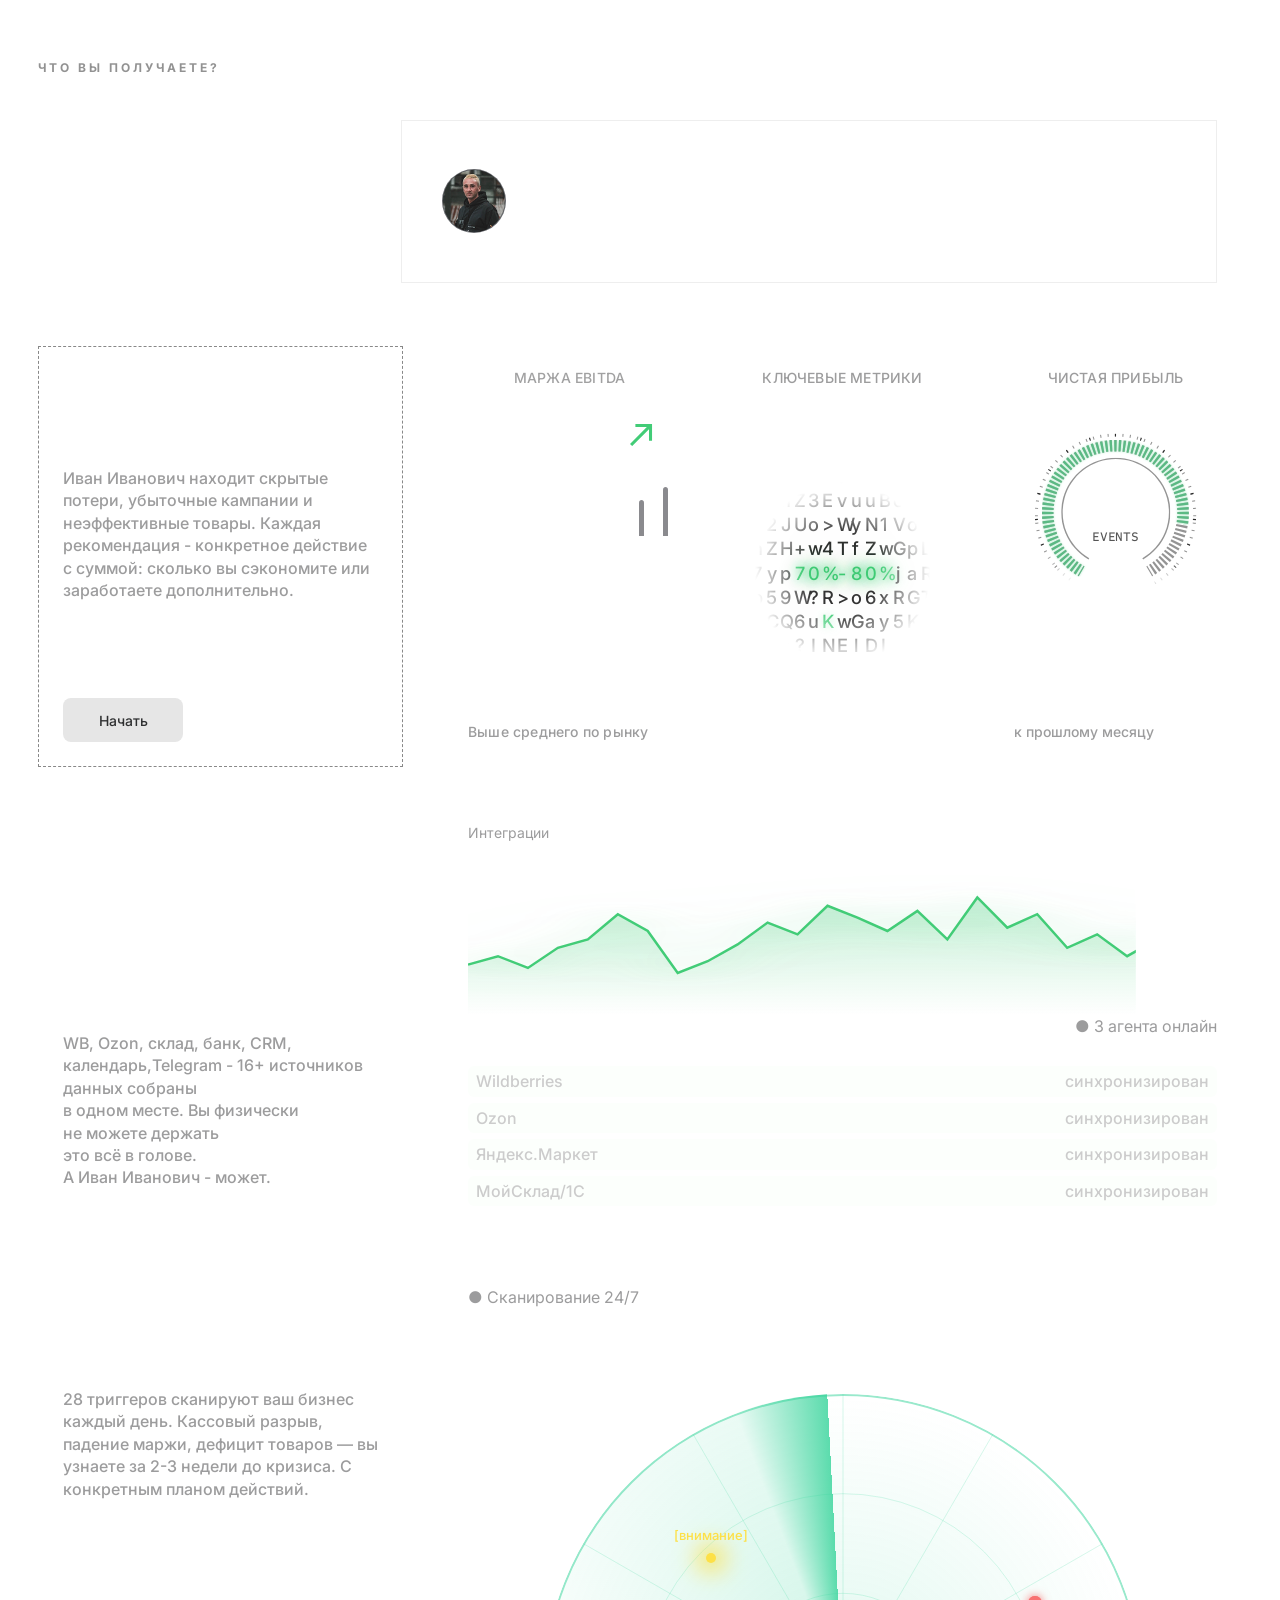
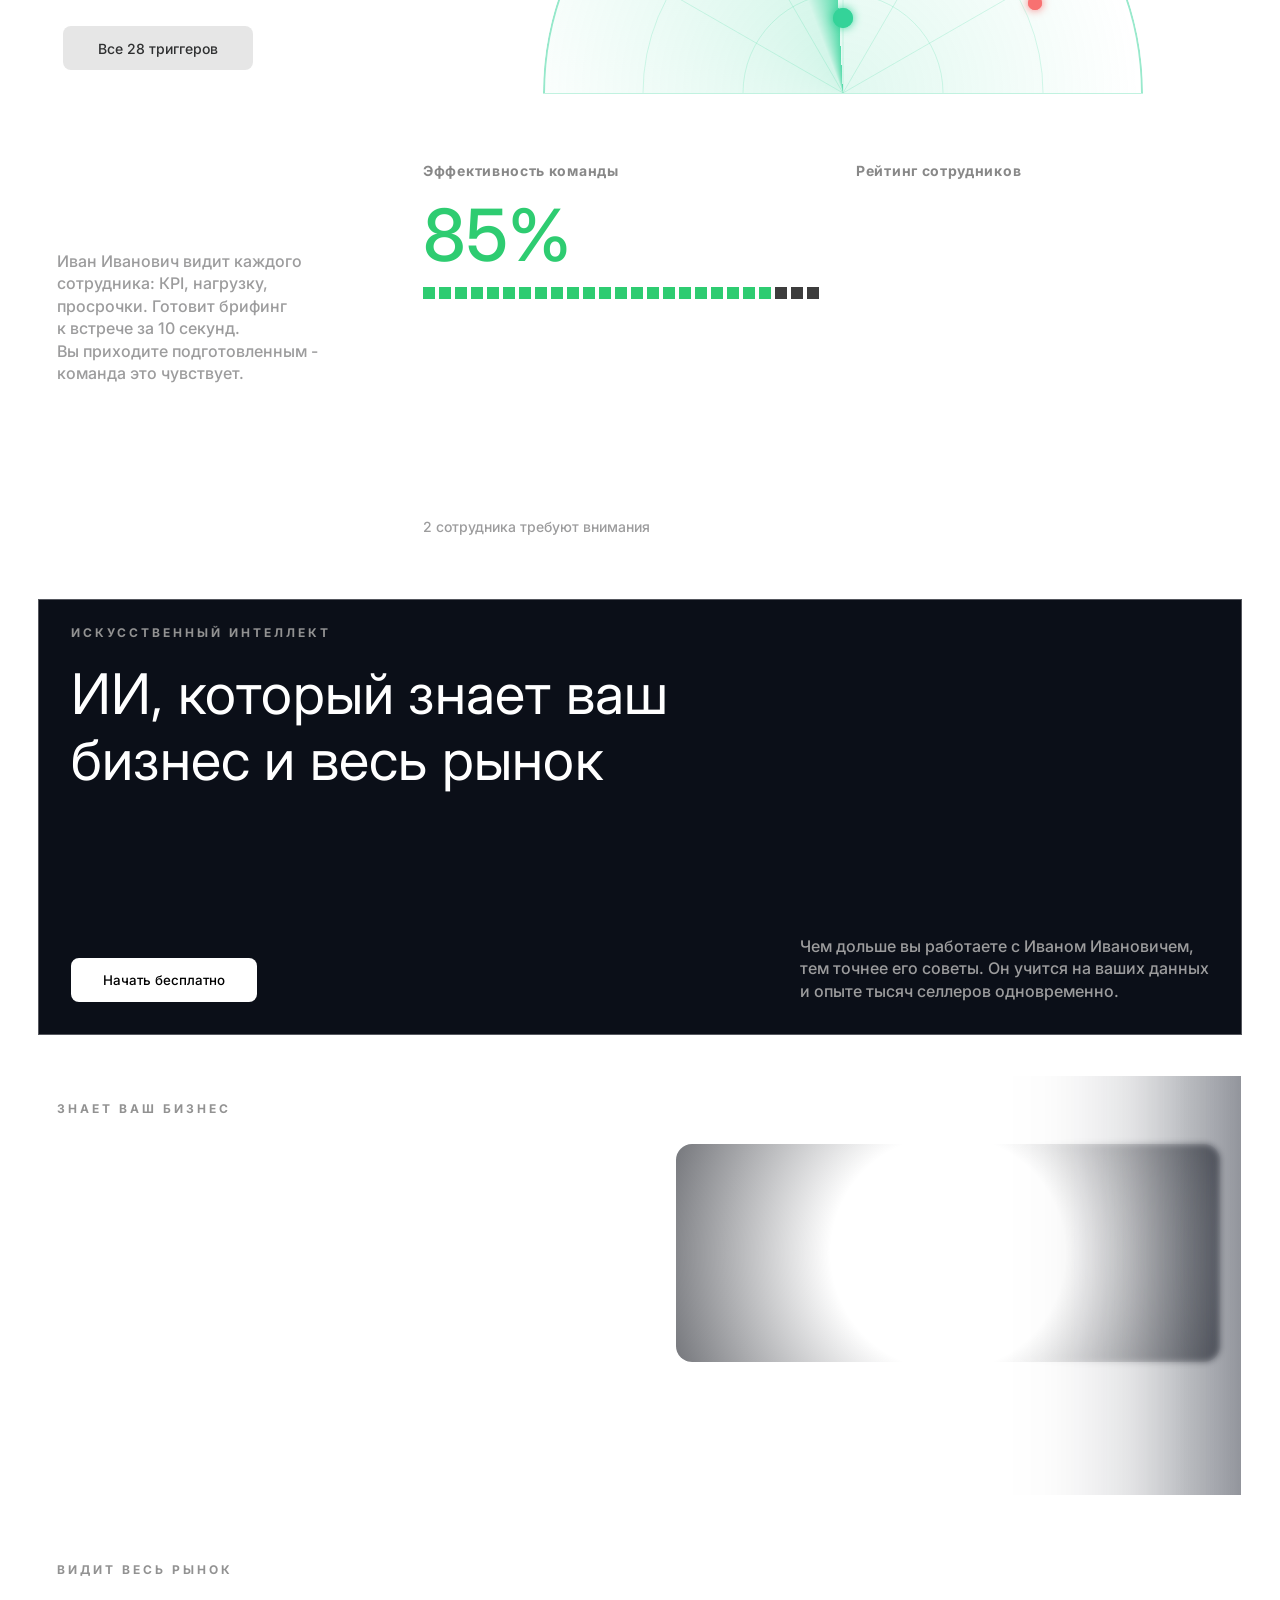
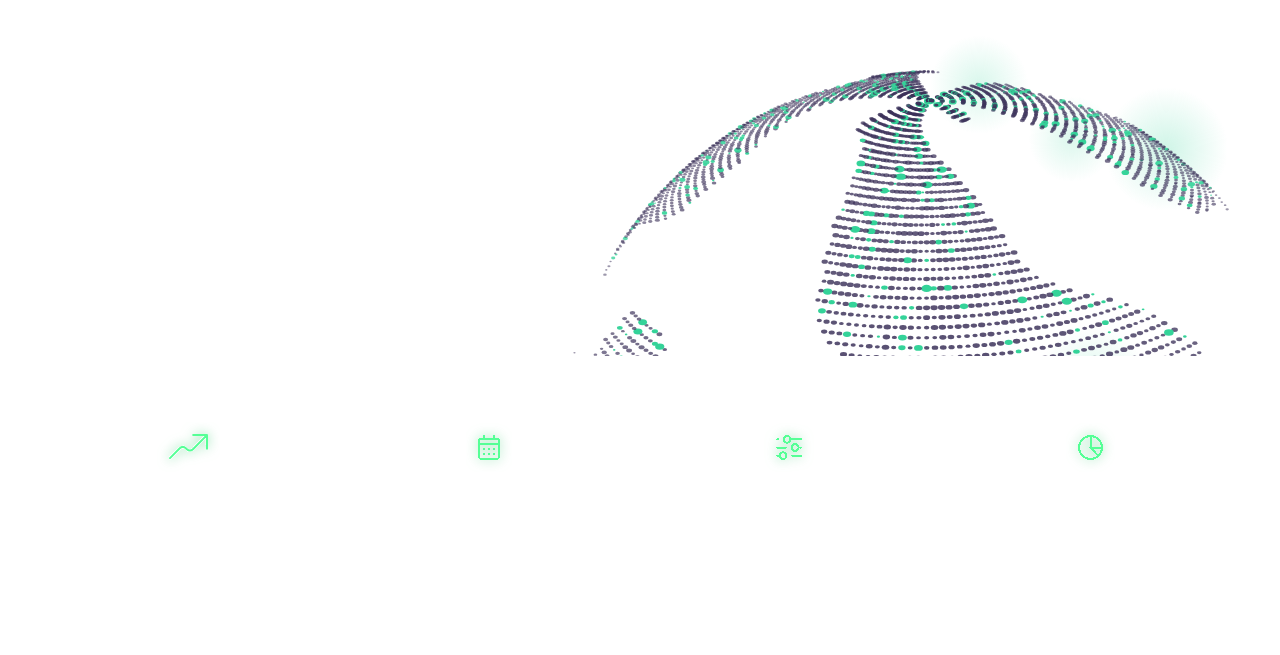
==== commit 8a9eeb58: "Polish hero sections, cursor glow, and interactive visuals - Feather main/final hero backgrounds wit" ====
--- a/block-bottom.html
+++ b/block-bottom.html
@@ -5,13 +5,14 @@
     <meta name="viewport" content="width=device-width, initial-scale=1.0" />
     <title>Блок 1 в 1</title>
     <link href="https://fonts.googleapis.com/css2?family=Inter:wght@400;500;600&display=swap" rel="stylesheet" />
+    <link href="https://fonts.googleapis.com/css2?family=Sometype+Mono:wght@400;500;600&display=swap" rel="stylesheet" />
     <style>
-      :root { --bg-light: #0a0a0f; --bg-dark: #0a0b0d; --container-width: 1204px; --text-dark: #f5f5f5; --text-gray: #86868b; --green: #2ecc71; --border-color: #2a2a2f; }
+      :root { --container-width: 1204px; --text-dark: #f5f5f5; --text-gray: #86868b; --green: #2ecc71; --border-color: #2a2a2f; }
       * { box-sizing: border-box; margin: 0; padding: 0; font-family: 'Inter', sans-serif; }
-      body { background-color: var(--bg-light); color: var(--text-dark); -webkit-font-smoothing: antialiased; }
+      body { background-color: transparent; color: var(--text-dark); -webkit-font-smoothing: antialiased; }
       .wrapper { width: 100%; max-width: 1920px; margin: 0 auto; overflow: hidden; }
       .container { width: var(--container-width); margin: 0 auto; position: relative; }
-      .light-section { padding-top: 60px; background-color: var(--bg-light); }
+      .light-section { padding-top: 60px; background-color: transparent; }
       .subtitle-top { font-size: 12px; text-transform: uppercase; letter-spacing: 3px; color: #929292; margin-bottom: 20px; font-weight: 700; }
       .intro-top {
         width: 1204px;
@@ -32,31 +33,85 @@
       }
       .quote-box {
         width: 816px;
-        height: 163px;
-        border: 0.5px solid #d9d9d9;
+        min-height: 163px;
+        border: 0.2px solid #d9d9d981;
         opacity: 0.9;
         background: transparent;
         box-shadow: 0 0 10.7px 0 rgba(255, 255, 255, 0.25);
-        padding: 24px;
+        padding: 28px 40px;
         position: relative;
-      }
-      .quote-mark { width: 16.32px; height: 13.824px; margin-bottom: 18px; }
+        display: flex;
+        align-items: center;
+      }
+      .quote-mark {
+        width: 24px;
+        height: auto;
+        opacity: 0.95;
+        pointer-events: none;
+        flex-shrink: 0;
+      }
+      .quote-mark--open {
+        position: absolute;
+        bottom: 18px;
+        left: 22px;
+        transform: rotate(180deg);
+      }
+      .quote-text-row {
+        display: flex;
+        align-items: flex-start;
+        gap: 14px;
+       
+      }
+      .quote-text-row .quote-mark--close {
+        align-self: flex-start;
+        margin-top: 2px;
+      }
+      .quote-content {
+        display: flex;
+        align-items: center;
+        gap: 20px;
+        width: 100%;
+      }
+      .quote-avatar {
+        flex: 0 0 64px;
+        width: 64px;
+        height: 64px;
+        border-radius: 50%;
+        overflow: hidden;
+        background: #1a1d22;
+        border: 0.5px solid rgba(255, 255, 255, 0.25);
+      }
+      .quote-avatar img {
+        width: 100%;
+        height: 100%;
+        object-fit: cover;
+        display: block;
+        transform: scale(2);
+        transform-origin: center;
+      }
+      .quote-body {
+        flex: 1 1 auto;
+        display: flex;
+        flex-direction: column;
+        gap: 10px;
+        min-width: 0;
+      }
       .quote-text {
         color: #fff;
         font-size: 16px;
         font-style: normal;
         font-weight: 500;
         line-height: 22.4px;
+        margin: 0;
       }
       .quote-author {
-        position: absolute;
-        right: 24px;
-        bottom: 18px;
+        align-self: flex-end;
         color: #fff;
         font-size: 16px;
         font-style: italic;
         font-weight: 200;
-        line-height: 35px;
+        line-height: 1.2;
+        margin: 0;
       }
       .grid-row-1 {
         margin-top: 40px;
@@ -187,6 +242,31 @@
       .anim-ebitda-card__chart path:nth-of-type(7) { animation-delay: 0.42s; }
       .anim-ebitda-card__chart path:nth-of-type(8) { animation-delay: 0.48s; }
       .anim-ebitda-card__chart path:nth-of-type(9) { animation-delay: 0.54s; }
+      .anim-ebitda-card__chart path:nth-of-type(8),
+      .anim-ebitda-card__chart path:nth-of-type(9) {
+        animation:
+          anim-ebitda-chart-rise 1.08s cubic-bezier(0.33, 1, 0.68, 1) forwards,
+          anim-ebitda-chart-flicker 1s ease-in-out infinite;
+        transform-origin: bottom;
+      }
+      .anim-ebitda-card__chart path:nth-of-type(8) {
+        animation-delay: 0.48s, 1.56s;
+        fill: #8a8a8e;
+      }
+      .anim-ebitda-card__chart path:nth-of-type(9) {
+        animation-delay: 0.54s, 1.8s;
+        fill: #8a8a8e;
+      }
+      @keyframes anim-ebitda-chart-flicker {
+        0%, 100% {
+          opacity: 1;
+          filter: drop-shadow(0 0 3px rgba(200, 200, 200, 0.35)) drop-shadow(0 0 8px rgba(200, 200, 200, 0.18));
+        }
+        50% {
+          opacity: 0.25;
+          filter: drop-shadow(0 0 10px rgba(220, 220, 220, 0.55)) drop-shadow(0 0 22px rgba(200, 200, 200, 0.3));
+        }
+      }
       @keyframes anim-ebitda-chart-rise {
         from { transform: scaleY(0); }
         to { transform: scaleY(1); }
@@ -240,6 +320,55 @@
         margin-top: auto;
         margin-bottom: auto;
         padding: 8px 0;
+      }
+      .privacy-visual-host {
+        position: relative;
+        flex: 1 1 auto;
+        min-height: 260px;
+        margin-top: auto;
+        margin-bottom: auto;
+      }
+      .PrivacyVisual_privacyVisual__cSfiZ {
+        display: flex;
+        justify-content: center;
+        align-items: center;
+        overflow: hidden;
+        inline-size: 100%;
+        block-size: 100%;
+        container-type: size;
+      }
+      .PrivacyVisual_privacyGrid__Pnjg_ {
+        display: flex;
+        flex-direction: column;
+        gap: 1cqmin;
+        font-weight: 500;
+        font-size: 9cqmin;
+        font-family: "Sometype Mono", ui-monospace, SFMono-Regular, Menlo, Consolas, monospace;
+        letter-spacing: 0.1em;
+        -webkit-mask-image: radial-gradient(ellipse 60% 60% at center, #000 30%, transparent 70%);
+        mask-image: radial-gradient(ellipse 60% 60% at center, #000 30%, transparent 70%);
+      }
+      .PrivacyVisual_privacyRow__E0cxl {
+        display: flex;
+        gap: 1cqmin;
+        justify-content: center;
+      }
+      .PrivacyVisual_privacyRow__E0cxl span {
+        inline-size: 1ch;
+        color: #333;
+        text-align: center;
+        transition: color 0.2s ease, text-shadow 0.2s ease;
+      }
+      .PrivacyVisual_privacyRow__E0cxl .PrivacyVisual_highlight__SWmNr {
+        color: #42cc77;
+        text-shadow: 0 0 10px rgba(66, 204, 119, 0.4);
+      }
+      .PrivacyVisual_privateRow__pkaNy .PrivacyVisual_highlight__SWmNr {
+        text-shadow:
+          0 0 10px #42cc77,
+          0 0 20px #42cc77,
+          0 0 40px rgba(66, 204, 119, 0.6),
+          0 0 60px rgba(66, 204, 119, 0.4);
       }
       .anim-metrics__matrix {
         margin: 0;
@@ -393,8 +522,104 @@
         from { opacity: 0; transform: scale(0.94); }
         to { opacity: 1; transform: scale(1); }
       }
+      @property --gauge-progress {
+        syntax: "<angle>";
+        initial-value: 0deg;
+        inherits: false;
+      }
+      .SyncVisual_syncVisual__pz6oN {
+        display: flex;
+        justify-content: center;
+        align-items: center;
+        overflow: visible;
+        inline-size: 100%;
+        block-size: 100%;
+        container-type: size;
+      }
+      .SyncVisual_syncContainer__fmsnN {
+        position: relative;
+        inline-size: 72%;
+      }
+      .SyncVisual_syncMultipleOutline__FGYwv,
+      .SyncVisual_syncOutline__fqnMF {
+        position: absolute;
+        inset-inline-start: 50%;
+        inset-block-start: 50%;
+        display: block;
+        inline-size: 80%;
+        block-size: auto;
+        transform: translate(-50%, -50%);
+      }
+      .SyncVisual_syncMultipleOutline__FGYwv { opacity: 0.5; }
+      .SyncVisual_syncInline__cPQ9A {
+        inset-block-start: 50.4%;
+        display: block;
+        inline-size: 54%;
+        block-size: auto;
+      }
+      .SyncVisual_syncInline__cPQ9A,
+      .SyncVisual_syncStats__E6Bdb {
+        position: absolute;
+        inset-inline-start: 50%;
+        transform: translate(-50%, -50%);
+      }
+      .SyncVisual_syncStats__E6Bdb {
+        inset-block-start: 55%;
+        display: flex;
+        flex-direction: column;
+        align-items: center;
+      }
+      .SyncVisual_syncNumber__e74IZ {
+        color: #fff;
+        font-size: 16cqmin;
+      }
+      .SyncVisual_syncLabel__H_WYT,
+      .SyncVisual_syncNumber__e74IZ {
+        font-weight: 500;
+        font-family: "Sometype Mono", ui-monospace, SFMono-Regular, Menlo, Consolas, monospace;
+        letter-spacing: -0.02em;
+      }
+      .SyncVisual_syncLabel__H_WYT {
+        position: relative;
+        inset-block-start: -1cqmin;
+        color: #555;
+        font-size: 6.5cqmin;
+      }
+      .SyncVisual_syncBase__ovy1Y {
+        display: block;
+        inline-size: 100%;
+        block-size: auto;
+      }
+      .SyncVisual_syncFill__9Yfe1,
+      .SyncVisual_syncGlow__Ut5nb {
+        --gauge-progress: 0deg;
+        position: absolute;
+        inset: 0;
+        -webkit-mask-image: conic-gradient(from 180deg at 50% 53%, #000 var(--gauge-progress), transparent var(--gauge-progress));
+        mask-image: conic-gradient(from 180deg at 50% 53%, #000 var(--gauge-progress), transparent var(--gauge-progress));
+      }
+      .SyncVisual_syncGlow__Ut5nb {
+        opacity: 1;
+        filter: blur(1px);
+      }
+      .SyncVisual_syncVisual__pz6oN.SyncVisual_inView__3jK1K .SyncVisual_syncFill__9Yfe1,
+      .SyncVisual_syncVisual__pz6oN.SyncVisual_inView__3jK1K .SyncVisual_syncGlow__Ut5nb {
+        animation: SyncVisual_fillUp__oAC7n 2.5s ease-out 1s forwards;
+      }
+      .SyncVisual_syncGreen__CAqW3 {
+        display: block;
+        inline-size: 100%;
+        block-size: auto;
+        filter: brightness(0) saturate(100%) invert(67%) sepia(52%) saturate(531%) hue-rotate(93deg) brightness(92%) contrast(87%);
+      }
+      @keyframes SyncVisual_fillUp__oAC7n {
+        0% { --gauge-progress: 0deg; }
+        to { --gauge-progress: 280deg; }
+      }
       @media (prefers-reduced-motion: reduce) {
         .anim-ebitda-card__chart path { animation: none; transform: scaleY(1); }
+        .anim-ebitda-card__chart path:nth-of-type(8),
+        .anim-ebitda-card__chart path:nth-of-type(9) { animation: none; opacity: 1; filter: none; }
         .anim-ebitda-card__arrow { animation: none; }
         .anim-metrics__num {
           animation: none;
@@ -411,6 +636,11 @@
         .anim-kpi-ring--track { animation: none; stroke-dasharray: 75 100; }
         .anim-kpi-ring--outer { animation: none; opacity: 1; }
         .anim-kpi-card__center-val { animation: none; }
+        .SyncVisual_syncVisual__pz6oN.SyncVisual_inView__3jK1K .SyncVisual_syncFill__9Yfe1,
+        .SyncVisual_syncVisual__pz6oN.SyncVisual_inView__3jK1K .SyncVisual_syncGlow__Ut5nb {
+          animation: none;
+          --gauge-progress: 280deg;
+        }
       }
       .grid-row-2 { display: grid; grid-template-columns: 365px 1fr; gap: 40px; margin-top: 40px; margin-bottom: 20px; }
       .integration-box {
@@ -471,6 +701,51 @@
         max-width: 100%;
         height: clamp(120px, 28vw, 168px);
         min-height: 120px;
+      }
+      .dot-chart-wrapper {
+        position: relative;
+        inline-size: 100%;
+        block-size: clamp(120px, 28vw, 168px);
+        min-block-size: 120px;
+      }
+      .dot-chart {
+        display: flex;
+        gap: 8px;
+        align-items: flex-end;
+        overflow: hidden;
+        block-size: 100%;
+        padding-inline-end: 8px;
+      }
+      .dot-col {
+        display: flex;
+        flex: 1 1 0;
+        flex-direction: column;
+        gap: 8px;
+        align-items: center;
+      }
+      .dot-col span {
+        inline-size: 8px;
+        block-size: 8px;
+        border-radius: 50%;
+        background: #fff;
+      }
+      .dot-chart .dot-col {
+        animation: dot-col-slide 0.45s ease-out both;
+      }
+      @keyframes dot-col-slide {
+        from { opacity: 0; transform: translateX(-6px); }
+        to { opacity: 1; transform: translateX(0); }
+      }
+      .line-chart {
+        position: absolute;
+        inset-inline-start: 0;
+        inset-block-start: 0;
+        inline-size: 100%;
+        block-size: 100%;
+        pointer-events: none;
+      }
+      .line-chart-path {
+        filter: drop-shadow(0 0 5px rgba(66, 204, 119, 0.55)) drop-shadow(0 0 12px rgba(66, 204, 119, 0.22));
       }
       .anim-combo-chart__svg {
         position: absolute;
@@ -719,7 +994,12 @@
       }
       .anim-radar__point--scanned::before { opacity: 0; transition: opacity 0.1s ease; }
       .anim-radar--reduced .anim-radar__point::before { animation: none; opacity: 0; }
-      .dark-section { background-color: var(--bg-dark); color: #fff; padding-top: 40px; padding-bottom: 80px; }
+      .dark-section {
+        
+        color: #fff;
+        padding-top: 40px;
+        padding-bottom: 80px;
+      }
       .grid-row-4 {
         height: 424px;
         display: grid;
@@ -778,8 +1058,12 @@
         width: 12px;
         height: 12px;
         background: #2ecc71;
-      }
-      .eff-strip span.is-off { background: #3d3d3d; }
+        transition: background-color 900ms ease, box-shadow 900ms ease;
+      }
+      .eff-strip span.is-off {
+        background: #3d3d3d;
+        box-shadow: none;
+      }
       .eff-bottom-title {
         color: #fff;
         font-family: Inter, sans-serif;
@@ -817,8 +1101,39 @@
         font-style: normal;
         font-weight: 400;
         line-height: 24px;
-      }
-      .employee-item.is-dim { opacity: 0.35; }
+        transition: opacity 600ms ease, border-color 600ms ease;
+        animation: employee-breathe 5.2s ease-in-out infinite;
+      }
+      .employee-item:nth-child(1) { animation-delay: 0s; }
+      .employee-item:nth-child(2) { animation-delay: 0.45s; }
+      .employee-item:nth-child(3) { animation-delay: 0.9s; }
+      .employee-item:nth-child(4) { animation-delay: 1.35s; }
+      .employee-item:nth-child(5) { animation-delay: 1.8s; }
+      .employee-item:nth-child(6) { animation-delay: 2.25s; }
+      .employee-item.is-dim {
+        opacity: 0.35;
+        animation-name: employee-breathe-dim;
+      }
+      @keyframes employee-breathe {
+        0%, 100% {
+          opacity: 1;
+          border-color: rgba(255, 255, 255, 0.45);
+        }
+        50% {
+          opacity: 0.65;
+          border-color: rgba(255, 255, 255, 0.22);
+        }
+      }
+      @keyframes employee-breathe-dim {
+        0%, 100% {
+          opacity: 0.45;
+          border-color: rgba(255, 255, 255, 0.28);
+        }
+        50% {
+          opacity: 0.18;
+          border-color: rgba(255, 255, 255, 0.12);
+        }
+      }
       .ai-banner {
         width: 1204px;
         height: 436px;
@@ -893,16 +1208,34 @@
         position: absolute;
         top: 0;
         right: 0;
-        width: 18%;
+        width: 38%;
         height: 100%;
         pointer-events: none;
         background: linear-gradient(
           90deg,
           rgba(8, 14, 30, 0) 0%,
-          rgba(8, 14, 30, 0.12) 45%,
-          rgba(8, 14, 30, 0.28) 72%,
-          rgba(8, 14, 30, 0.42) 100%
+          rgba(8, 14, 30, 0.06) 28%,
+          rgba(8, 14, 30, 0.18) 58%,
+          rgba(8, 14, 30, 0.34) 82%,
+          rgba(8, 14, 30, 0.44) 100%
         );
+        -webkit-mask-image: linear-gradient(
+          90deg,
+          rgba(0, 0, 0, 0) 0%,
+          rgba(0, 0, 0, 0.18) 28%,
+          rgba(0, 0, 0, 0.55) 55%,
+          rgba(0, 0, 0, 0.85) 80%,
+          #000 100%
+        );
+        mask-image: linear-gradient(
+          90deg,
+          rgba(0, 0, 0, 0) 0%,
+          rgba(0, 0, 0, 0.18) 28%,
+          rgba(0, 0, 0, 0.55) 55%,
+          rgba(0, 0, 0, 0.85) 80%,
+          #000 100%
+        );
+        -webkit-backdrop-filter: blur(3px);
         backdrop-filter: blur(3px);
         z-index: 3;
       }
@@ -984,11 +1317,23 @@
           <div class="intro-top">
             <h2 class="intro-title">Ваш бизнес становится<br />эффективнее каждый<br />день</h2>
             <div class="quote-box">
-              <svg class="quote-mark" xmlns="http://www.w3.org/2000/svg" width="17" height="14" viewBox="0 0 17 14" fill="none">
+              <svg class="quote-mark quote-mark--open" xmlns="http://www.w3.org/2000/svg" width="24" height="20" viewBox="0 0 17 14" fill="none" aria-hidden="true">
                 <path d="M15.84 0L13.536 7.488H16.32V13.824H9.984V8.208L13.056 0H15.84ZM5.856 0L3.552 7.488H6.336V13.824H0V8.208L3.072 0H5.856Z" fill="white"/>
               </svg>
-              <p class="quote-text">Через месяц вы увидите: где теряли деньги,<br />кто в команде тормозит рост, какие товары<br />сжигают бюджет. И главное - что с этим делать</p>
-              <p class="quote-author">- Алекс, основатель</p>
+              <div class="quote-content">
+                <div class="quote-avatar">
+                  <img src="img/ava.png" alt="Алекс" loading="lazy" decoding="async" />
+                </div>
+                <div class="quote-body">
+                  <div class="quote-text-row">
+                    <p class="quote-text">Через месяц вы увидите: где теряли деньги,<br />кто в команде тормозит рост, какие товары<br />сжигают бюджет. И главное - что с этим делать</p>
+                    <svg class="quote-mark quote-mark--close" xmlns="http://www.w3.org/2000/svg" width="24" height="20" viewBox="0 0 17 14" fill="none" aria-hidden="true">
+                      <path d="M15.84 0L13.536 7.488H16.32V13.824H9.984V8.208L13.056 0H15.84ZM5.856 0L3.552 7.488H6.336V13.824H0V8.208L3.072 0H5.856Z" fill="white"/>
+                    </svg>
+                  </div>
+                  <p class="quote-author">- Алекс, основатель</p>
+                </div>
+              </div>
             </div>
           </div>
 
@@ -1032,15 +1377,20 @@
               <div class="stat-card">
                 <div class="anim-metrics">
                   <p class="anim-metrics__title">КЛЮЧЕВЫЕ МЕТРИКИ</p>
-                  <div class="anim-metrics__matrix-wrap">
-                    <p class="anim-metrics__matrix">
-                      <span class="anim-metrics__noise">q&gt;8x+mK2nF&gt;kP+aQ/</span><span class="anim-metrics__num anim-metrics__num--d1">50</span><span class="anim-metrics__noise">eV8wD2n+7J&gt;5rT1sY6</span><br />
-                      <span class="anim-metrics__noise">mK9pX3/zR+2v&gt;6bY4cF1</span><span class="anim-metrics__num anim-metrics__num--d2">70</span><span class="anim-metrics__noise">+5qP8kZ1r&gt;7wX9yH2</span><br />
-                      <span class="anim-metrics__noise">/nL2mK8+rT&gt;9wZ1jH6b</span><span class="anim-metrics__num anim-metrics__num--d3">20</span><span class="anim-metrics__noise">3xW7v+1kP&gt;8tL4nJ0</span><br />
-                      <span class="anim-metrics__noise">jH7bY3F9s&gt;6eN2aM8xW</span><span class="anim-metrics__num anim-metrics__num--d4">30</span><span class="anim-metrics__noise">+7nX5m&gt;3pV9rT1</span><br />
-                      <span class="anim-metrics__noise">zR6tJ2&gt;+9vX1wQ5</span><br />
-                      <span class="anim-metrics__noise">&gt;5yB8cF2e+kP1+qZ6/</span><span class="anim-metrics__num anim-metrics__num--d1">50</span><span class="anim-metrics__noise">8mH2jG5&gt;7sD</span>
-                    </p>
+                  <div class="privacy-visual-host">
+                    <div class="PrivacyVisual_privacyVisual__cSfiZ">
+                      <div class="PrivacyVisual_privacyGrid__Pnjg_">
+                        <div class="PrivacyVisual_privacyRow__E0cxl"><span>u</span><span>Q</span><span>9</span><span>n</span><span>i</span><span>G</span><span>m</span><span>i</span><span>9</span><span>V</span><span>g</span><span>P</span><span>a</span><span>4</span><span>H</span></div>
+                        <div class="PrivacyVisual_privacyRow__E0cxl"><span>+</span><span>e</span><span>e</span><span>P</span><span>V</span><span>F</span><span>Z</span><span>d</span><span>v</span><span>g</span><span>t</span><span>F</span><span>V</span><span>N</span><span>9</span></div>
+                        <div class="PrivacyVisual_privacyRow__E0cxl"><span>1</span><span>Q</span><span>H</span><span>4</span><span>Z</span><span>w</span><span>5</span><span>M</span><span>7</span><span>e</span><span>U</span><span>6</span><span>0</span><span>&gt;</span><span>p</span></div>
+                        <div class="PrivacyVisual_privacyRow__E0cxl"><span>z</span><span>X</span><span>x</span><span>a</span><span>a</span><span>C</span><span>h</span><span>p</span><span>/</span><span>b</span><span>w</span><span>D</span><span>T</span><span>J</span><span>0</span></div>
+                        <div class="PrivacyVisual_privacyRow__E0cxl PrivacyVisual_privateRow__pkaNy"><span>C</span><span>7</span><span>y</span><span>p</span><span class="PrivacyVisual_highlight__SWmNr">7</span><span class="PrivacyVisual_highlight__SWmNr">0</span><span class="PrivacyVisual_highlight__SWmNr">%</span><span class="PrivacyVisual_highlight__SWmNr">-</span><span class="PrivacyVisual_highlight__SWmNr">8</span><span class="PrivacyVisual_highlight__SWmNr">0</span><span class="PrivacyVisual_highlight__SWmNr">%</span><span>j</span><span>a</span><span>R</span><span>I</span></div>
+                        <div class="PrivacyVisual_privacyRow__E0cxl"><span>W</span><span>c</span><span>P</span><span>V</span><span>A</span><span>s</span><span>/</span><span>T</span><span>Q</span><span>c</span><span>o</span><span>N</span><span>?</span><span>m</span><span>a</span></div>
+                        <div class="PrivacyVisual_privacyRow__E0cxl"><span>U</span><span>L</span><span>V</span><span>H</span><span>a</span><span>8</span><span>7</span><span>N</span><span>B</span><span>G</span><span>n</span><span>B</span><span>W</span><span>3</span><span>R</span></div>
+                        <div class="PrivacyVisual_privacyRow__E0cxl"><span>h</span><span>o</span><span>a</span><span>R</span><span>O</span><span>n</span><span>s</span><span>c</span><span>x</span><span>h</span><span>U</span><span>7</span><span>r</span><span>P</span><span>&gt;</span></div>
+                        <div class="PrivacyVisual_privacyRow__E0cxl"><span>Z</span><span>g</span><span>1</span><span>n</span><span>+</span><span>Z</span><span>d</span><span>N</span><span>w</span><span>H</span><span>Z</span><span>V</span><span>H</span><span>X</span><span>1</span></div>
+                      </div>
+                    </div>
                   </div>
                 </div>
               </div>
@@ -1049,25 +1399,27 @@
                   <p class="anim-kpi-card__label">ЧИСТАЯ ПРИБЫЛЬ</p>
                   <div class="anim-kpi-card__gauge">
                     <div class="anim-kpi-card__dial-wrap" aria-hidden="true">
-                      <svg class="anim-kpi-card__svg" viewBox="0 0 200 200" fill="none" xmlns="http://www.w3.org/2000/svg">
-                        <defs>
-                          <mask id="anim-kpi-mask-bg" maskUnits="userSpaceOnUse">
-                            <circle cx="100" cy="100" r="75" fill="none" stroke="white" stroke-width="30" pathLength="100" stroke-dasharray="75 100" transform="rotate(135 100 100)" />
-                          </mask>
-                          <mask id="anim-kpi-mask-progress" maskUnits="userSpaceOnUse">
-                            <circle class="anim-kpi-mask-progress-ring" cx="100" cy="100" r="75" fill="none" stroke="white" stroke-width="30" pathLength="100" stroke-dasharray="0 100" transform="rotate(135 100 100)" />
-                          </mask>
-                        </defs>
-                        <circle class="anim-kpi-ring anim-kpi-ring--outer" cx="100" cy="100" r="90" fill="none" stroke="#2a2d32" stroke-width="2" stroke-dasharray="1 5" mask="url(#anim-kpi-mask-bg)" />
-                        <circle class="anim-kpi-ring anim-kpi-ring--track" cx="100" cy="100" r="62" fill="none" stroke="#1f2227" stroke-width="1.5" pathLength="100" stroke-dasharray="0 100" transform="rotate(135 100 100)" />
-                        <circle cx="100" cy="100" r="75" fill="none" stroke="#1c1f24" stroke-width="14" stroke-dasharray="4 2" mask="url(#anim-kpi-mask-bg)" />
-                        <g class="anim-kpi-green-wobble">
-                          <circle class="anim-kpi-ring anim-kpi-ring--progress-fill" cx="100" cy="100" r="75" fill="none" stroke="#349b5c" stroke-width="11" stroke-linecap="round" pathLength="100" stroke-dasharray="0 100" mask="url(#anim-kpi-mask-progress)" />
-                          <circle class="anim-kpi-ring anim-kpi-ring--progress" cx="100" cy="100" r="75" fill="none" stroke="#349b5c" stroke-width="14" stroke-dasharray="4 2" stroke-dashoffset="0" mask="url(#anim-kpi-mask-progress)" />
-                        </g>
-                      </svg>
+                      <div class="SyncVisual_syncVisual__pz6oN SyncVisual_inView__3jK1K">
+                        <img src="img/sync/outline-sync-module.svg" alt="Outline Sync Module" class="SyncVisual_syncOutline__fqnMF" loading="lazy" decoding="async">
+                        <img src="img/sync/multiple-outline-sync-module.svg" alt="Multiple Outline Sync Module" class="SyncVisual_syncMultipleOutline__FGYwv" loading="lazy" decoding="async">
+                        <svg class="SyncVisual_syncInline__cPQ9A" width="112" height="105" viewBox="0 0 112 105" fill="none" xmlns="http://www.w3.org/2000/svg">
+                          <path opacity="0.5" d="M55.7968 0C68.0797 1.46472e-07 80.02 4.05295 89.7646 11.5303C99.5091 19.0076 106.514 29.4913 109.693 41.3555C112.872 53.2197 112.047 65.8016 107.347 77.1494C102.646 88.4973 94.3325 97.9777 83.6953 104.119L82.9453 102.819C93.2964 96.8431 101.387 87.6188 105.961 76.5762C110.535 65.5334 111.338 53.2895 108.244 41.7441C105.151 30.199 98.334 19.997 88.8515 12.7207C79.3689 5.44439 67.7495 1.5 55.7968 1.5C43.8443 1.50005 32.2257 5.44444 22.7431 12.7207C13.2605 19.997 6.44411 30.1988 3.35055 41.7441C0.256993 53.2895 1.05871 65.5334 5.63278 76.5762C10.2068 87.6188 18.2973 96.8431 28.6484 102.819L27.8984 104.119C17.2611 97.9777 8.94748 88.4973 4.24704 77.1494C-0.453278 65.8016 -1.27767 53.2197 1.90134 41.3555C5.08041 29.4913 12.0855 19.0075 21.83 11.5303C31.5746 4.05303 43.5141 4.95097e-05 55.7968 0Z" fill="#2A2A2A"></path>
+                        </svg>
+                        <div class="SyncVisual_syncContainer__fmsnN">
+                          <img src="img/sync/sync-module.svg" alt="Sync Module" class="SyncVisual_syncBase__ovy1Y" loading="lazy" decoding="async">
+                          <div class="SyncVisual_syncGlow__Ut5nb">
+                            <img src="img/sync/sync-module.svg" alt="Sync Module" class="SyncVisual_syncGreen__CAqW3" loading="lazy" decoding="async">
+                          </div>
+                          <div class="SyncVisual_syncFill__9Yfe1">
+                            <img src="img/sync/sync-module.svg" alt="Sync Module" class="SyncVisual_syncGreen__CAqW3" loading="lazy" decoding="async">
+                          </div>
+                        </div>
+                        <div class="SyncVisual_syncStats__E6Bdb">
+                          <span class="SyncVisual_syncNumber__e74IZ">2&nbsp;311</span>
+                          <span class="SyncVisual_syncLabel__H_WYT">EVENTS</span>
+                        </div>
+                      </div>
                     </div>
-                    <span class="anim-kpi-card__center-val">2,694</span>
                   </div>
                   <hr class="anim-kpi-card__rule" />
                   <p class="anim-kpi-card__delta">+18%</p>
@@ -1087,34 +1439,58 @@
               <div style="font-size:14px;color:#9c9c9d;margin-bottom:6px;">Интеграции</div>
               <div class="anim-split__demo">
                 <div class="anim-split__stage anim-split__stage--dark anim-combo-stage" aria-hidden="true">
-                  <div class="anim-combo-chart">
-                    <div class="anim-combo-chart__inner">
-                      <svg class="anim-combo-chart__svg" viewBox="0 0 1000 200" preserveAspectRatio="none" aria-hidden="true">
-                        <defs>
-                          <linearGradient id="anim-combo-area-grad" x1="0" y1="0" x2="0" y2="1">
-                            <stop offset="0%" stop-color="rgba(52, 211, 153, 0.42)" />
-                            <stop offset="100%" stop-color="rgba(52, 211, 153, 0)" />
-                          </linearGradient>
-                        </defs>
-                        <path class="anim-combo-chart__area" d="M0,120 L80,105 L160,114 L240,90 L320,118 L400,106 L480,98 L560,84 L640,102 L720,78 L800,96 L880,86 L1000,110 L1000,200 L0,200 Z" fill="url(#anim-combo-area-grad)" />
-                        <path class="anim-combo-chart__line" d="M0,120 L80,105 L160,114 L240,90 L320,118 L400,106 L480,98 L560,84 L640,102 L720,78 L800,96 L880,86 L1000,110" fill="none" stroke="#34d399" stroke-width="3" pathLength="1" />
-                      </svg>
-                      <div class="anim-combo-chart__dots" aria-hidden="true">
-                        <div class="anim-combo-dot-column" style="--c:0"><span class="anim-combo-dot" style="--r:0"></span></div>
-                        <div class="anim-combo-dot-column" style="--c:1"><span class="anim-combo-dot" style="--r:0"></span><span class="anim-combo-dot" style="--r:1"></span></div>
-                        <div class="anim-combo-dot-column" style="--c:2"><span class="anim-combo-dot" style="--r:0"></span><span class="anim-combo-dot" style="--r:1"></span><span class="anim-combo-dot" style="--r:2"></span></div>
-                        <div class="anim-combo-dot-column" style="--c:3"><span class="anim-combo-dot" style="--r:0"></span></div>
-                        <div class="anim-combo-dot-column" style="--c:4"><span class="anim-combo-dot" style="--r:0"></span><span class="anim-combo-dot" style="--r:1"></span></div>
-                        <div class="anim-combo-dot-column" style="--c:5"><span class="anim-combo-dot" style="--r:0"></span><span class="anim-combo-dot" style="--r:1"></span><span class="anim-combo-dot" style="--r:2"></span></div>
-                        <div class="anim-combo-dot-column" style="--c:6"><span class="anim-combo-dot" style="--r:0"></span><span class="anim-combo-dot" style="--r:1"></span><span class="anim-combo-dot" style="--r:2"></span><span class="anim-combo-dot" style="--r:3"></span></div>
-                        <div class="anim-combo-dot-column" style="--c:7"><span class="anim-combo-dot" style="--r:0"></span><span class="anim-combo-dot" style="--r:1"></span></div>
-                        <div class="anim-combo-dot-column" style="--c:8"><span class="anim-combo-dot" style="--r:0"></span><span class="anim-combo-dot" style="--r:1"></span><span class="anim-combo-dot" style="--r:2"></span></div>
-                        <div class="anim-combo-dot-column" style="--c:9"><span class="anim-combo-dot" style="--r:0"></span></div>
-                        <div class="anim-combo-dot-column" style="--c:10"><span class="anim-combo-dot" style="--r:0"></span><span class="anim-combo-dot" style="--r:1"></span><span class="anim-combo-dot" style="--r:2"></span></div>
-                        <div class="anim-combo-dot-column" style="--c:11"><span class="anim-combo-dot" style="--r:0"></span><span class="anim-combo-dot" style="--r:1"></span><span class="anim-combo-dot" style="--r:2"></span><span class="anim-combo-dot" style="--r:3"></span></div>
-                        <div class="anim-combo-dot-column" style="--c:12"><span class="anim-combo-dot" style="--r:0"></span><span class="anim-combo-dot" style="--r:1"></span></div>
-                      </div>
+                  <div class="dot-chart-wrapper">
+                    <div class="dot-chart">
+                      <div class="dot-col"><span></span><span></span></div>
+                      <div class="dot-col"><span></span></div>
+                      <div class="dot-col"><span></span><span></span><span></span></div>
+                      <div class="dot-col"><span></span><span></span></div>
+                      <div class="dot-col"><span></span><span></span><span></span><span></span></div>
+                      <div class="dot-col"><span></span><span></span><span></span><span></span><span></span><span></span></div>
+                      <div class="dot-col"><span></span><span></span><span></span></div>
+                      <div class="dot-col"><span></span></div>
+                      <div class="dot-col"><span></span><span></span></div>
+                      <div class="dot-col"><span></span><span></span><span></span></div>
+                      <div class="dot-col"><span></span><span></span><span></span><span></span><span></span></div>
+                      <div class="dot-col"><span></span><span></span><span></span><span></span></div>
+                      <div class="dot-col"><span></span><span></span><span></span><span></span><span></span><span></span></div>
+                      <div class="dot-col"><span></span><span></span><span></span><span></span><span></span></div>
+                      <div class="dot-col"><span></span><span></span><span></span><span></span></div>
+                      <div class="dot-col"><span></span><span></span><span></span><span></span><span></span></div>
+                      <div class="dot-col"><span></span><span></span><span></span></div>
+                      <div class="dot-col"><span></span><span></span><span></span><span></span><span></span><span></span><span></span></div>
+                      <div class="dot-col"><span></span><span></span><span></span><span></span></div>
+                      <div class="dot-col"><span></span><span></span><span></span><span></span><span></span></div>
+                      <div class="dot-col"><span></span><span></span></div>
+                      <div class="dot-col"><span></span><span></span><span></span></div>
+                      <div class="dot-col"><span></span><span></span></div>
+                      <div class="dot-col"><span></span><span></span><span></span></div>
+                      <div class="dot-col"><span></span><span></span></div>
+                      <div class="dot-col"><span></span><span></span></div>
+                      <div class="dot-col"><span></span><span></span></div>
+                      <div class="dot-col"><span></span><span></span><span></span><span></span></div>
+                      <div class="dot-col"><span></span><span></span><span></span><span></span><span></span><span></span></div>
+                      <div class="dot-col"><span></span><span></span><span></span><span></span><span></span><span></span><span></span></div>
+                      <div class="dot-col"><span></span><span></span><span></span><span></span><span></span><span></span></div>
+                      <div class="dot-col"><span></span><span></span></div>
                     </div>
+                    <svg class="line-chart" viewBox="0 0 100 100" preserveAspectRatio="none">
+                      <defs>
+                        <linearGradient id="dot-line-chart-grad" x1="0%" y1="0%" x2="0%" y2="100%">
+                          <stop offset="0%" stop-color="#42CC77" stop-opacity="0.3"></stop>
+                          <stop offset="100%" stop-color="#42CC77" stop-opacity="0"></stop>
+                        </linearGradient>
+                        <clipPath id="dot-line-chart-clip">
+                          <rect class="clip-rect" x="0" y="0" width="0" height="100">
+                            <animate attributeName="width" from="0" to="100" dur="2000ms" begin="indefinite" fill="freeze"></animate>
+                          </rect>
+                        </clipPath>
+                      </defs>
+                      <g clip-path="url(#dot-line-chart-clip)">
+                        <path class="line-chart-area" d="M0,70 L4,65 L8,72 L12,60 L16,55 L20,40 L24,50 L28,75 L32,68 L36,58 L40,45 L44,52 L48,35 L52,42 L56,50 L60,38 L64,55 L68,30 L72,48 L76,40 L80,60 L84,52 L88,65 L92,55 L96,50 L100,45 L100,100 L0,100 Z" fill="url(#dot-line-chart-grad)"></path>
+                        <path class="line-chart-path" d="M0,70 L4,65 L8,72 L12,60 L16,55 L20,40 L24,50 L28,75 L32,68 L36,58 L40,45 L44,52 L48,35 L52,42 L56,50 L60,38 L64,55 L68,30 L72,48 L76,40 L80,60 L84,52 L88,65 L92,55 L96,50 L100,45" fill="none" stroke="#42CC77" stroke-width="2.5" vector-effect="non-scaling-stroke"></path>
+                      </g>
+                    </svg>
                   </div>
                 </div>
               </div>
@@ -1259,27 +1635,218 @@
     <script>
       (function () {
         document.addEventListener("DOMContentLoaded", () => {
-          const btn = document.querySelector("[data-combo-replay]");
-          const wrap = btn?.closest(".anim-split__demo");
-          const chart = wrap?.querySelector(".anim-combo-chart");
-          if (!btn || !chart) return;
-          const svg = chart.querySelector(".anim-combo-chart__svg");
-          const dots = chart.querySelectorAll(".anim-combo-dot");
-          if (!svg) return;
-          if (window.matchMedia("(prefers-reduced-motion: reduce)").matches) {
-            btn.disabled = true;
-            btn.setAttribute("title", "Анимация отключена настройкой «меньше движения»");
-            return;
-          }
-          btn.addEventListener("click", () => {
-            const nodes = [svg, ...svg.querySelectorAll(".anim-combo-chart__area, .anim-combo-chart__line"), ...dots];
-            nodes.forEach((el) => { if (el) el.style.animation = "none"; });
-            void svg.getBoundingClientRect();
-            requestAnimationFrame(() => {
-              requestAnimationFrame(() => {
-                nodes.forEach((el) => { if (el) el.style.removeProperty("animation"); });
+          const reduced = window.matchMedia("(prefers-reduced-motion: reduce)").matches;
+          document.querySelectorAll(".dot-chart-wrapper").forEach((wrap) => {
+            const animateEl = wrap.querySelector("svg.line-chart animate");
+            if (!animateEl) return;
+            if (reduced) {
+              const rect = wrap.querySelector(".clip-rect");
+              if (rect) rect.setAttribute("width", "100");
+              return;
+            }
+            let started = false;
+            const io = new IntersectionObserver((entries) => {
+              entries.forEach((entry) => {
+                if (entry.isIntersecting && !started) {
+                  started = true;
+                  try { animateEl.beginElement(); } catch (err) { /* noop */ }
+                  io.disconnect();
+                }
               });
-            });
+            }, { threshold: 0.5 });
+            io.observe(wrap);
+          });
+        });
+      })();
+      (function () {
+        const CHARSET = "ABCDEFGHIJKLMNOPQRSTUVWXYZabcdefghijklmnopqrstuvwxyz0123456789+/>?";
+        const PRIVATE_WORD = "PRIVATE";
+        const ROWS = 9;
+        const COLS = 15;
+        const PRIVATE_ROW_INDEX = 4;
+        const PRIVATE_START = Math.floor((COLS - PRIVATE_WORD.length) / 2);
+        const HIGHLIGHT_CLASS = "PrivacyVisual_highlight__SWmNr";
+        const TICK_MS = 250;
+        const HIGHLIGHT_CHANCE = 0.05;
+        const randChar = () => CHARSET[Math.floor(Math.random() * CHARSET.length)];
+        document.addEventListener("DOMContentLoaded", () => {
+          const grids = document.querySelectorAll(".PrivacyVisual_privacyGrid__Pnjg_");
+          if (!grids.length) return;
+          const reduced = window.matchMedia("(prefers-reduced-motion: reduce)").matches;
+          grids.forEach((grid) => {
+            const rows = grid.querySelectorAll(".PrivacyVisual_privacyRow__E0cxl");
+            if (reduced || !rows.length) return;
+            const tick = () => {
+              rows.forEach((row, rowIdx) => {
+                if (rowIdx === PRIVATE_ROW_INDEX) return;
+                const spans = row.querySelectorAll("span");
+                spans.forEach((sp) => {
+                  sp.textContent = randChar();
+                  sp.classList.remove(HIGHLIGHT_CLASS);
+                });
+                if (Math.random() < HIGHLIGHT_CHANCE && spans.length) {
+                  const pick = spans[Math.floor(Math.random() * spans.length)];
+                  pick.classList.add(HIGHLIGHT_CLASS);
+                }
+              });
+            };
+            tick();
+            const interval = setInterval(tick, TICK_MS);
+            window.addEventListener("beforeunload", () => clearInterval(interval), { once: true });
+          });
+        });
+      })();
+      (function () {
+        const TARGET_VALUE = 2311;
+        const COUNT_DELAY_MS = 1000;
+        const COUNT_DURATION_MS = 2500;
+        const JITTER_RANGE = 50;
+        const JITTER_LERP = 0.08;
+        const JITTER_MIN_MS = 800;
+        const JITTER_MAX_MS = 400;
+        const GAUGE_BASE_DEG = 280;
+        const GAUGE_RANGE_DEG = 5;
+        const formatNumber = (n) => Math.round(n).toLocaleString("ru-RU").replace(/,/g, " ").replace(/\u00A0/g, " ");
+        document.addEventListener("DOMContentLoaded", () => {
+          const reduced = window.matchMedia("(prefers-reduced-motion: reduce)").matches;
+          document.querySelectorAll(".SyncVisual_syncVisual__pz6oN").forEach((root) => {
+            const glow = root.querySelector(".SyncVisual_syncGlow__Ut5nb");
+            const fill = root.querySelector(".SyncVisual_syncFill__9Yfe1");
+            const numberEl = root.querySelector(".SyncVisual_syncNumber__e74IZ");
+            if (!glow || !fill || !numberEl) return;
+            if (reduced) {
+              numberEl.textContent = formatNumber(TARGET_VALUE);
+              return;
+            }
+            let io = new IntersectionObserver((entries) => {
+              entries.forEach((entry) => {
+                if (!entry.isIntersecting) return;
+                io.disconnect();
+                runCountUp();
+              });
+            }, { threshold: 0.3 });
+            io.observe(root);
+
+            const setGauge = (deg) => {
+              glow.style.setProperty("--gauge-progress", deg + "deg");
+              fill.style.setProperty("--gauge-progress", deg + "deg");
+            };
+
+            function runCountUp() {
+              numberEl.textContent = "0";
+              let startTs = null;
+              const step = (ts) => {
+                if (startTs === null) startTs = ts;
+                const elapsed = ts - startTs - COUNT_DELAY_MS;
+                if (elapsed < 0) { requestAnimationFrame(step); return; }
+                const p = Math.min(elapsed / COUNT_DURATION_MS, 1);
+                const eased = 1 - Math.pow(1 - p, 3);
+                const current = Math.floor(eased * TARGET_VALUE);
+                numberEl.textContent = formatNumber(current);
+                if (p < 1) {
+                  requestAnimationFrame(step);
+                } else {
+                  glow.style.animation = "none";
+                  fill.style.animation = "none";
+                  runJitter();
+                }
+              };
+              requestAnimationFrame(step);
+            }
+
+            function runJitter() {
+              let current = TARGET_VALUE;
+              let target = TARGET_VALUE;
+              let lastSwitch = performance.now();
+              let nextWindow = JITTER_MIN_MS + Math.random() * JITTER_MAX_MS;
+              const loop = (now) => {
+                if (now - lastSwitch > nextWindow) {
+                  target = Math.round(TARGET_VALUE + (Math.random() - 0.5) * JITTER_RANGE * 2);
+                  lastSwitch = now;
+                  nextWindow = JITTER_MIN_MS + Math.random() * JITTER_MAX_MS;
+                }
+                current += JITTER_LERP * (target - current);
+                numberEl.textContent = formatNumber(current);
+                const deg = GAUGE_BASE_DEG + ((current - TARGET_VALUE) / JITTER_RANGE) * GAUGE_RANGE_DEG;
+                setGauge(deg);
+                requestAnimationFrame(loop);
+              };
+              requestAnimationFrame(loop);
+            }
+          });
+        });
+      })();
+      (function () {
+        const TICK_MS = 3000;
+        const LAST_N = 3;
+        document.addEventListener("DOMContentLoaded", () => {
+          const reduced = window.matchMedia("(prefers-reduced-motion: reduce)").matches;
+          document.querySelectorAll(".eff-strip").forEach((strip) => {
+            const spans = strip.querySelectorAll("span");
+            if (spans.length < LAST_N) return;
+            const targets = Array.from(spans).slice(-LAST_N);
+            if (reduced) return;
+            const roll = () => {
+              targets.forEach((sp) => {
+                if (Math.random() < 0.5) {
+                  sp.classList.add("is-off");
+                } else {
+                  sp.classList.remove("is-off");
+                }
+              });
+            };
+            setInterval(roll, TICK_MS);
+          });
+        });
+      })();
+      (function () {
+        const TICK_MS = 700;
+        const COLUMN_WIDTH = 16;
+        const MIN_DOTS = 1;
+        const MAX_DOTS = 7;
+        const INITIAL_PATTERN = [2, 1, 3, 2, 4, 6, 3, 1, 2, 3, 5, 4, 6, 5, 4, 5, 3, 7, 4, 5, 2, 3, 2, 3, 2];
+        const randomDots = () => Math.floor(Math.random() * MAX_DOTS) + MIN_DOTS;
+        const buildColumn = (count) => {
+          const col = document.createElement("div");
+          col.className = "dot-col";
+          for (let i = 0; i < count; i++) col.appendChild(document.createElement("span"));
+          return col;
+        };
+        document.addEventListener("DOMContentLoaded", () => {
+          const reduced = window.matchMedia("(prefers-reduced-motion: reduce)").matches;
+          document.querySelectorAll(".dot-chart-wrapper .dot-chart").forEach((chart) => {
+            if (reduced) return;
+            const measureMax = () => Math.max(1, Math.floor(chart.offsetWidth / COLUMN_WIDTH));
+            let maxCols = measureMax();
+            chart.innerHTML = "";
+            const seed = INITIAL_PATTERN.slice(0, maxCols);
+            while (seed.length < maxCols) seed.push(randomDots());
+            seed.forEach((n) => chart.appendChild(buildColumn(n)));
+
+            if (typeof ResizeObserver !== "undefined") {
+              const ro = new ResizeObserver(() => {
+                const next = measureMax();
+                if (next === maxCols) return;
+                if (next > maxCols) {
+                  for (let i = 0; i < next - maxCols; i++) chart.appendChild(buildColumn(randomDots()));
+                } else {
+                  for (let i = 0; i < maxCols - next; i++) {
+                    if (chart.lastChild) chart.removeChild(chart.lastChild);
+                  }
+                }
+                maxCols = next;
+              });
+              ro.observe(chart);
+            }
+
+            const tick = () => {
+              const newCol = buildColumn(randomDots());
+              chart.insertBefore(newCol, chart.firstChild);
+              while (chart.children.length > maxCols) {
+                chart.removeChild(chart.lastChild);
+              }
+            };
+            setInterval(tick, TICK_MS);
           });
         });
       })();
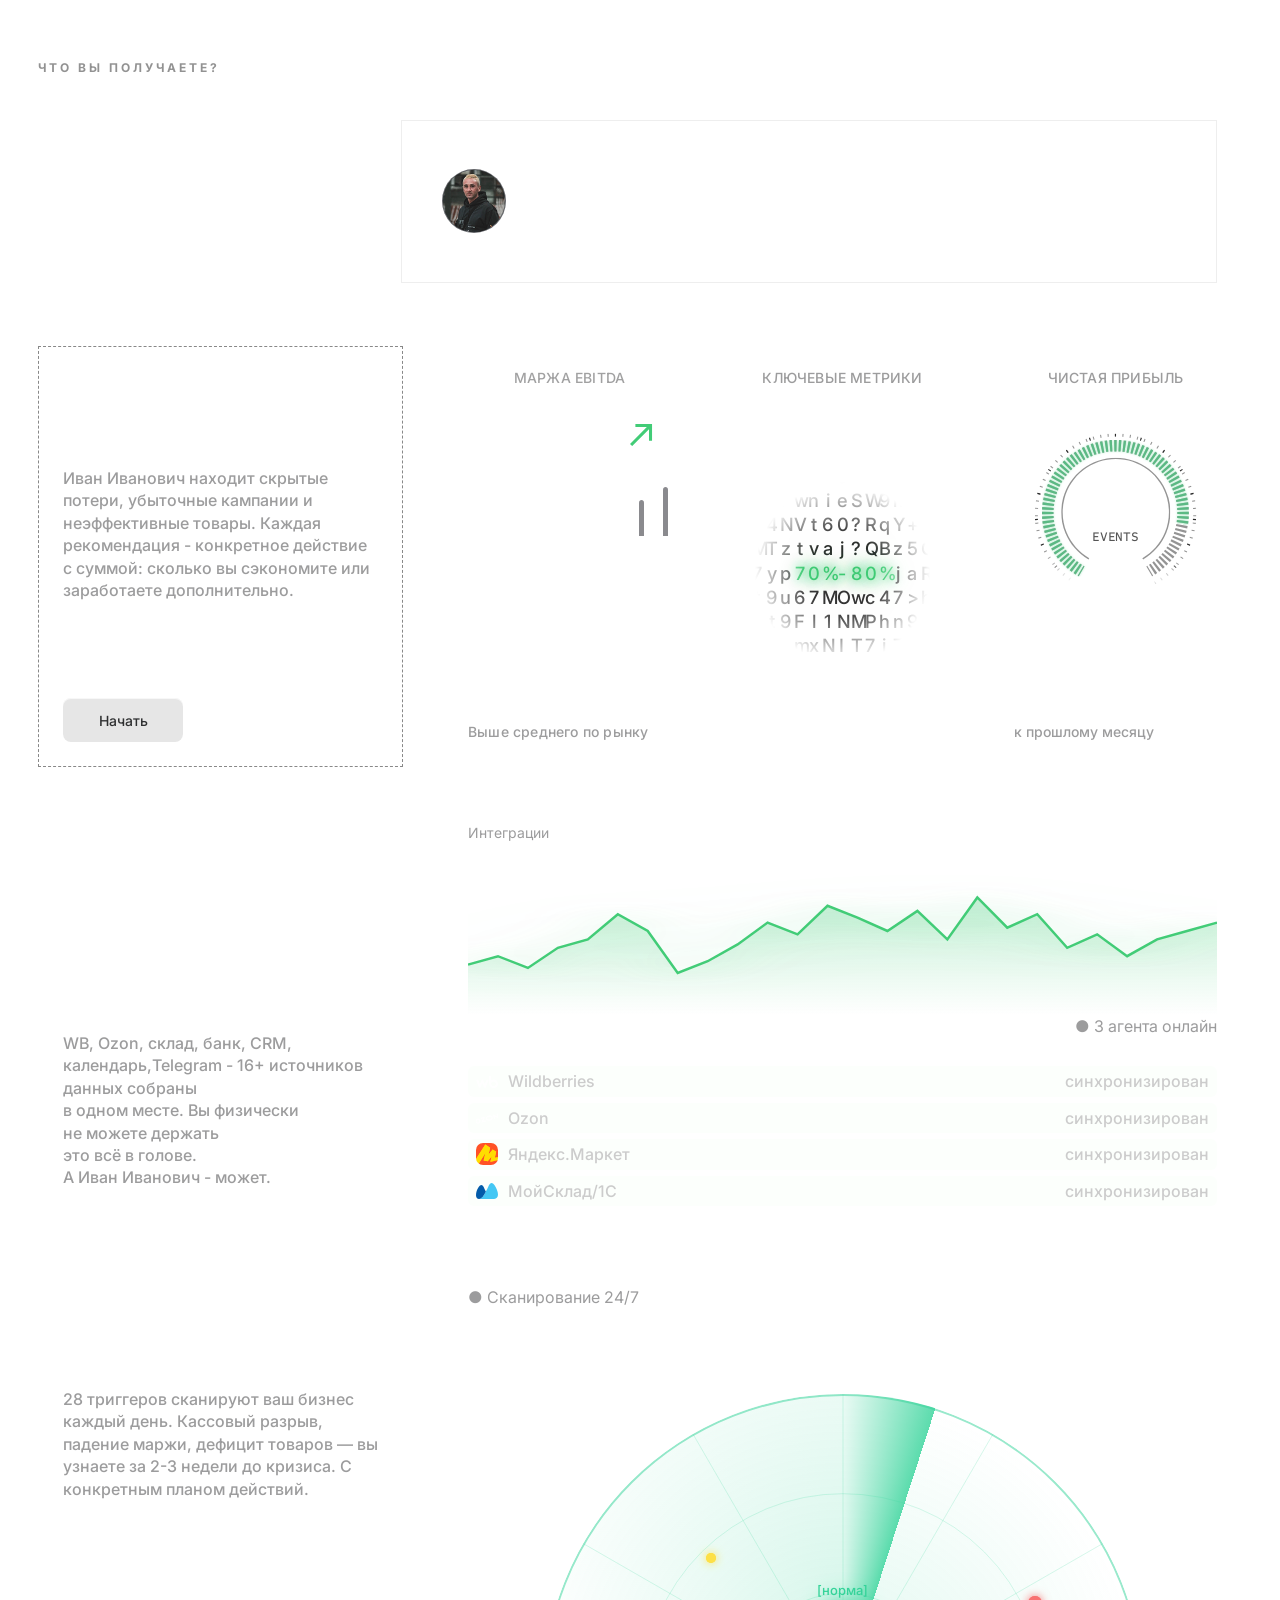
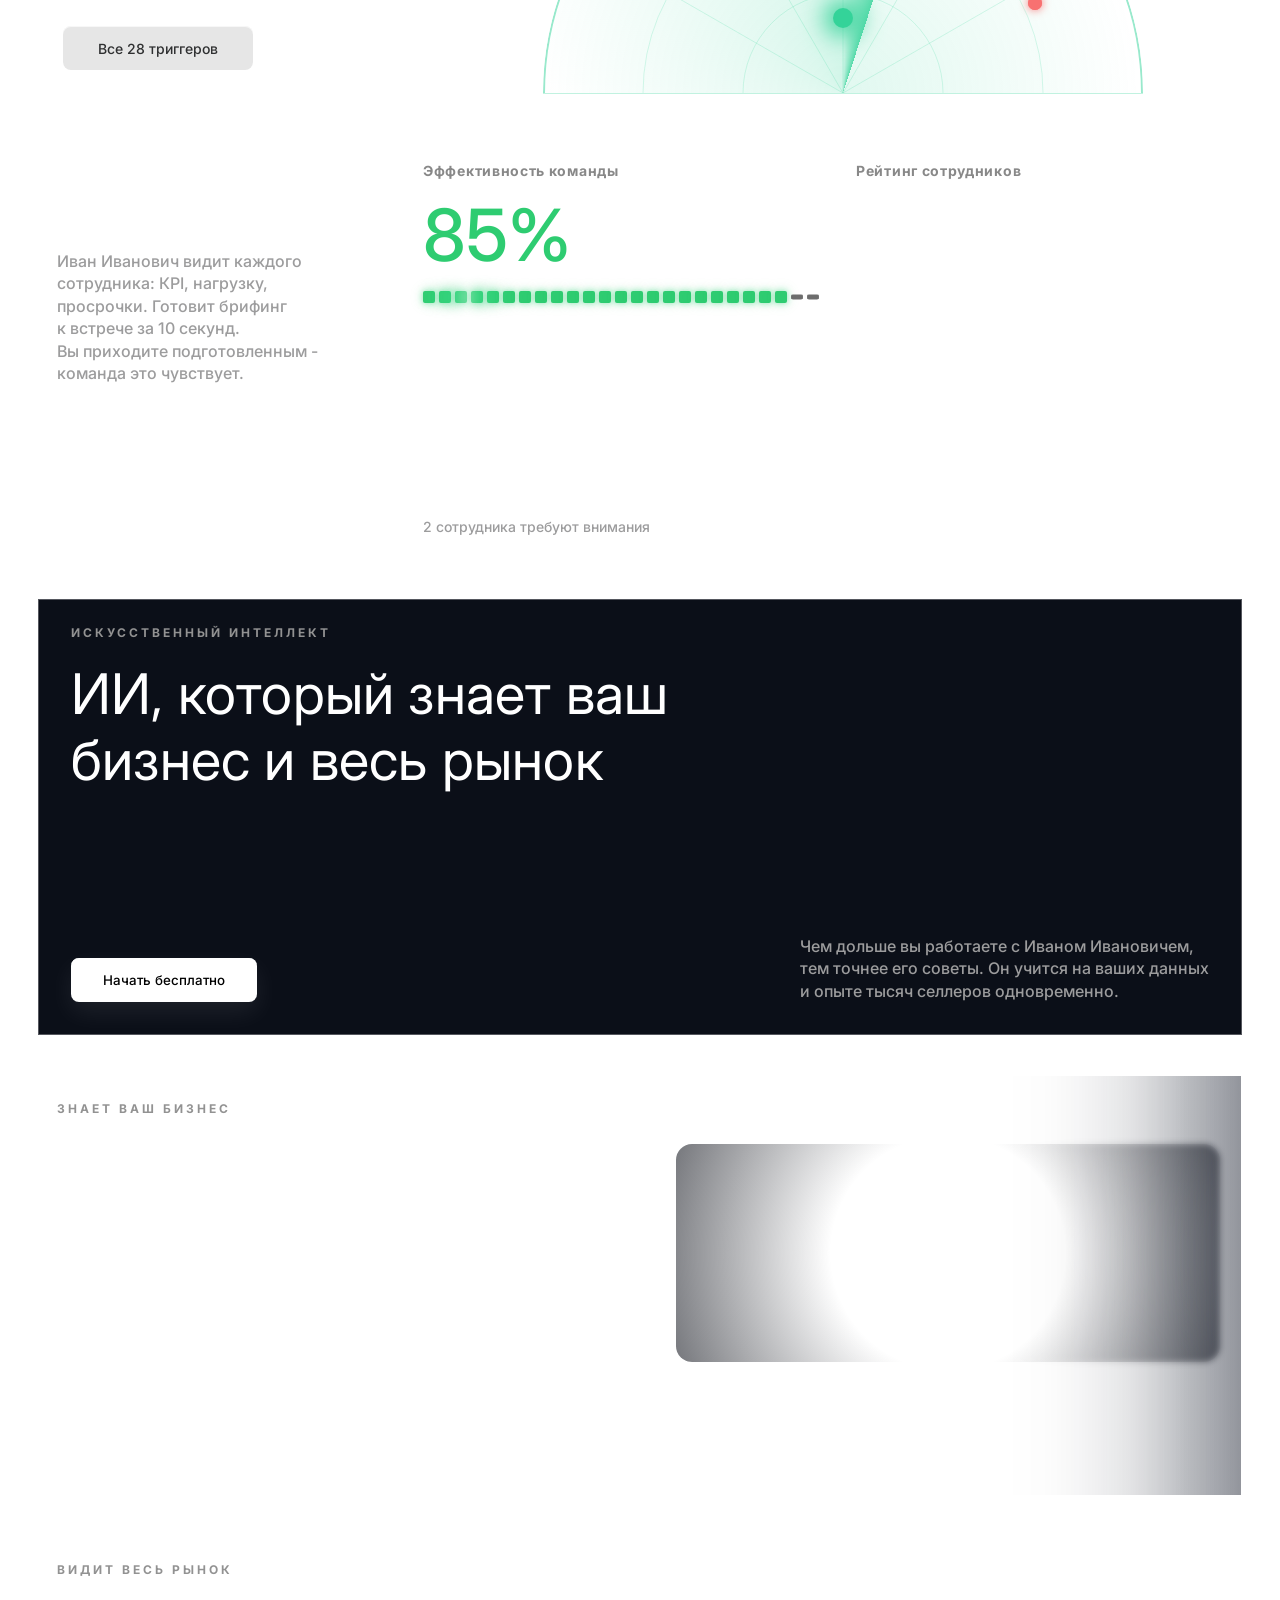
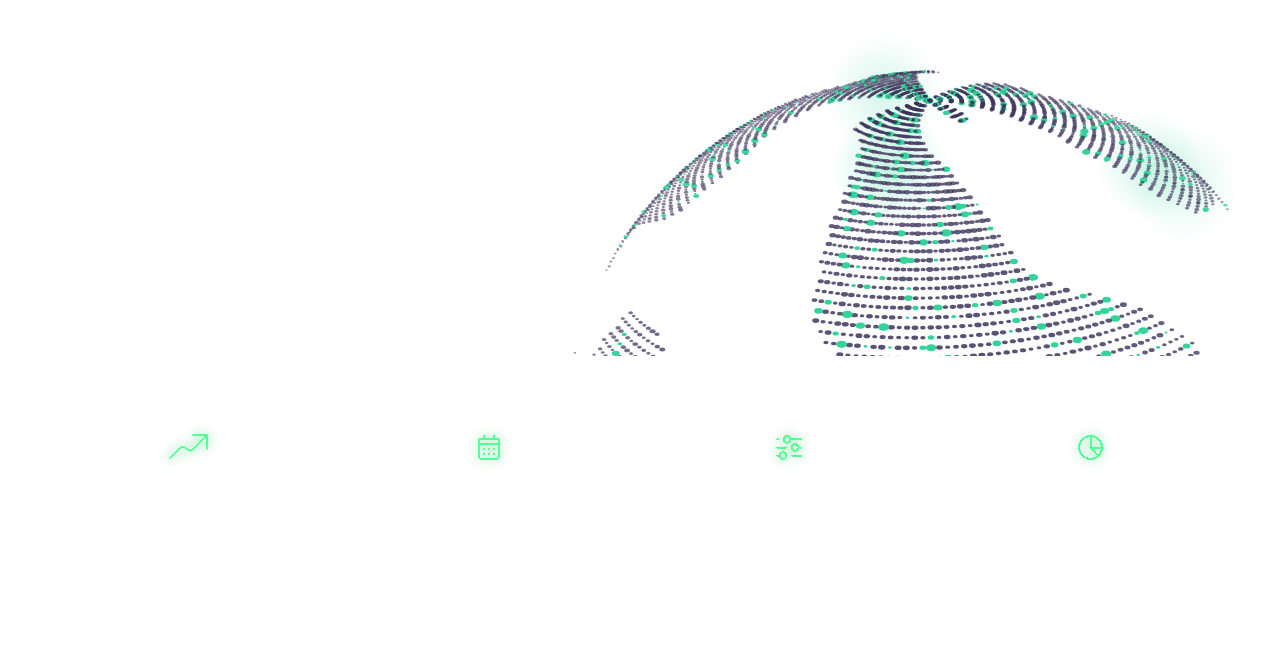
==== commit 74a65037: "Pin header, refine agents section, and polish integrations logo - Move main header outside hero so f" ====
--- a/block-bottom.html
+++ b/block-bottom.html
@@ -146,13 +146,36 @@
         margin-top: auto;
         width: 120px;
         height: 44px;
-  padding: 0 32px;
+        padding: 0 32px;
         border: none;
         border-radius: 8px;
         background: #e6e6e6;
         color: #2f3031;
         font-size: 14px;
         font-weight: 500;
+        cursor: pointer;
+        box-shadow:
+          inset 0 1px 0 rgba(255, 255, 255, 0.7),
+          0 10px 26px rgba(255, 255, 255, 0.08);
+        transition:
+          transform 0.24s ease,
+          box-shadow 0.24s ease,
+          background-color 0.24s ease;
+      }
+      .btn-light:hover,
+      .btn-light:focus-visible {
+        transform: translateY(-2px);
+        background: #f2f2f2;
+        box-shadow:
+          inset 0 1px 0 rgba(255, 255, 255, 0.84),
+          0 14px 34px rgba(255, 255, 255, 0.14);
+        outline: none;
+      }
+      .btn-light:active {
+        transform: translateY(0);
+        box-shadow:
+          inset 0 1px 0 rgba(255, 255, 255, 0.65),
+          0 8px 18px rgba(255, 255, 255, 0.09);
       }
       .cards-grid-3 {
         display: grid;
@@ -837,6 +860,18 @@
         color: #ccc;
         border-bottom: none;
       }
+      .integration-item__name {
+        display: inline-flex;
+        align-items: center;
+        gap: 10px;
+      }
+      .integration-item__logo {
+        width: 22px;
+        height: 22px;
+        object-fit: contain;
+        flex-shrink: 0;
+        display: block;
+      }
       @media (max-width: 520px) {
         .anim-combo-chart { padding: 8px 10px; }
         .anim-combo-dot-column { gap: 4px; }
@@ -875,13 +910,36 @@
         margin-top: auto;
         width: 190px;
         height: 44px;
-  padding: 0 32px;
+        padding: 0 32px;
         border: none;
         border-radius: 8px;
         background: #e6e6e6;
         color: #2f3031;
         font-size: 14px;
         font-weight: 500;
+        cursor: pointer;
+        box-shadow:
+          inset 0 1px 0 rgba(255, 255, 255, 0.7),
+          0 10px 26px rgba(255, 255, 255, 0.08);
+        transition:
+          transform 0.24s ease,
+          box-shadow 0.24s ease,
+          background-color 0.24s ease;
+      }
+      .radar-info__btn:hover,
+      .radar-info__btn:focus-visible {
+        transform: translateY(-2px);
+        background: #f2f2f2;
+        box-shadow:
+          inset 0 1px 0 rgba(255, 255, 255, 0.84),
+          0 14px 34px rgba(255, 255, 255, 0.14);
+        outline: none;
+      }
+      .radar-info__btn:active {
+        transform: translateY(0);
+        box-shadow:
+          inset 0 1px 0 rgba(255, 255, 255, 0.65),
+          0 8px 18px rgba(255, 255, 255, 0.09);
       }
       .radar-stage {
         height: 424px;
@@ -1052,17 +1110,117 @@
         display: flex;
         gap: 4px;
         margin-bottom: 0;
+        position: relative;
+        padding: 4px 0;
+        isolation: isolate;
+      }
+      .eff-strip::after {
+        content: "";
+        position: absolute;
+        top: -2px;
+        bottom: -2px;
+        left: 0;
+        width: 22%;
+        background: linear-gradient(
+          90deg,
+          rgba(46, 204, 113, 0) 0%,
+          rgba(46, 204, 113, 0.22) 38%,
+          rgba(255, 255, 255, 0.38) 50%,
+          rgba(46, 204, 113, 0.22) 62%,
+          rgba(46, 204, 113, 0) 100%
+        );
+        filter: blur(5px);
+        pointer-events: none;
+        mix-blend-mode: screen;
+        z-index: 1;
+        animation: eff-strip-scan 4.8s cubic-bezier(0.55, 0, 0.45, 1) infinite;
+      }
+      @keyframes eff-strip-scan {
+        0% { transform: translateX(-30%); opacity: 0; }
+        12% { opacity: 1; }
+        88% { opacity: 1; }
+        100% { transform: translateX(460%); opacity: 0; }
       }
       .eff-bottom-wrap { margin-top: auto; }
       .eff-strip span {
+        position: relative;
         width: 12px;
         height: 12px;
+        border-radius: 2px;
         background: #2ecc71;
-        transition: background-color 900ms ease, box-shadow 900ms ease;
+        box-shadow:
+          0 0 6px rgba(46, 204, 113, 0.55),
+          0 0 14px rgba(46, 204, 113, 0.22);
+        animation: eff-strip-pulse 2.6s ease-in-out infinite;
+        transform-origin: center;
+        transition:
+          background-color 420ms ease,
+          box-shadow 420ms ease,
+          transform 480ms cubic-bezier(0.34, 1.56, 0.64, 1),
+          opacity 420ms ease;
+      }
+      .eff-strip span:nth-child(1) { animation-delay: -0.00s; }
+      .eff-strip span:nth-child(2) { animation-delay: -0.10s; }
+      .eff-strip span:nth-child(3) { animation-delay: -0.20s; }
+      .eff-strip span:nth-child(4) { animation-delay: -0.30s; }
+      .eff-strip span:nth-child(5) { animation-delay: -0.40s; }
+      .eff-strip span:nth-child(6) { animation-delay: -0.50s; }
+      .eff-strip span:nth-child(7) { animation-delay: -0.60s; }
+      .eff-strip span:nth-child(8) { animation-delay: -0.70s; }
+      .eff-strip span:nth-child(9) { animation-delay: -0.80s; }
+      .eff-strip span:nth-child(10) { animation-delay: -0.90s; }
+      .eff-strip span:nth-child(11) { animation-delay: -1.00s; }
+      .eff-strip span:nth-child(12) { animation-delay: -1.10s; }
+      .eff-strip span:nth-child(13) { animation-delay: -1.20s; }
+      .eff-strip span:nth-child(14) { animation-delay: -1.30s; }
+      .eff-strip span:nth-child(15) { animation-delay: -1.40s; }
+      .eff-strip span:nth-child(16) { animation-delay: -1.50s; }
+      .eff-strip span:nth-child(17) { animation-delay: -1.60s; }
+      .eff-strip span:nth-child(18) { animation-delay: -1.70s; }
+      .eff-strip span:nth-child(19) { animation-delay: -1.80s; }
+      .eff-strip span:nth-child(20) { animation-delay: -1.90s; }
+      .eff-strip span:nth-child(21) { animation-delay: -2.00s; }
+      .eff-strip span:nth-child(22) { animation-delay: -2.10s; }
+      .eff-strip span:nth-child(23) { animation-delay: -2.20s; }
+      .eff-strip span:nth-child(24) { animation-delay: -2.30s; }
+      .eff-strip span:nth-child(25) { animation-delay: -2.40s; }
+      @keyframes eff-strip-pulse {
+        0%, 100% {
+          box-shadow:
+            0 0 4px rgba(46, 204, 113, 0.35),
+            0 0 10px rgba(46, 204, 113, 0.15);
+          filter: brightness(0.9);
+          transform: scaleY(0.86);
+        }
+        50% {
+          box-shadow:
+            0 0 12px rgba(46, 204, 113, 0.9),
+            0 0 28px rgba(46, 204, 113, 0.52),
+            0 0 48px rgba(46, 204, 113, 0.22);
+          filter: brightness(1.22);
+          transform: scaleY(1.08);
+        }
       }
       .eff-strip span.is-off {
         background: #3d3d3d;
-        box-shadow: none;
+        box-shadow: inset 0 0 0 1px rgba(255, 255, 255, 0.05);
+        animation: eff-strip-off-flicker 3.4s ease-in-out infinite;
+        transform: scaleY(0.4);
+        opacity: 0.75;
+      }
+      @keyframes eff-strip-off-flicker {
+        0%, 100% { opacity: 0.55; }
+        50% { opacity: 0.9; }
+      }
+      @media (prefers-reduced-motion: reduce) {
+        .eff-strip::after { animation: none; opacity: 0; }
+        .eff-strip span {
+          animation: none;
+          transform: none;
+          filter: none;
+          box-shadow: 0 0 6px rgba(46, 204, 113, 0.35);
+        }
+        .eff-strip span.is-off { animation: none; transform: none; opacity: 0.6; }
       }
       .eff-bottom-title {
         color: #fff;
@@ -1168,7 +1326,38 @@
         max-width: 740px;
       }
       .ai-banner-footer { margin-top: auto; display: flex; justify-content: space-between; align-items: flex-end; }
-.btn-dark-primary { background: #fff; color: #000; padding: 0 32px; height: 44px; border: none; border-radius: 8px; font-weight: 500; cursor: pointer; }
+.btn-dark-primary {
+        background: #fff;
+        color: #000;
+        padding: 0 32px;
+        height: 44px;
+        border: none;
+        border-radius: 8px;
+        font-weight: 500;
+        cursor: pointer;
+        box-shadow:
+          inset 0 1px 0 rgba(255, 255, 255, 0.7),
+          0 10px 26px rgba(255, 255, 255, 0.08);
+        transition:
+          transform 0.24s ease,
+          box-shadow 0.24s ease,
+          background-color 0.24s ease;
+      }
+      .btn-dark-primary:hover,
+      .btn-dark-primary:focus-visible {
+        transform: translateY(-2px);
+        background: #f5f5f5;
+        box-shadow:
+          inset 0 1px 0 rgba(255, 255, 255, 0.84),
+          0 14px 34px rgba(255, 255, 255, 0.18);
+        outline: none;
+      }
+      .btn-dark-primary:active {
+        transform: translateY(0);
+        box-shadow:
+          inset 0 1px 0 rgba(255, 255, 255, 0.65),
+          0 8px 18px rgba(255, 255, 255, 0.09);
+      }
       .ai-banner-text {
         color: #9c9c9d;
         font-family: Inter, sans-serif;
@@ -1496,10 +1685,10 @@
               </div>
               <div style="text-align:right;color:#9c9c9d;font-size:16px;line-height:22.4px;margin-bottom:8px;">● 3 агента онлайн</div>
               <div class="integrations-list">
-                <div class="integration-item"><span>Wildberries</span><span>синхронизирован</span></div>
-                <div class="integration-item"><span>Ozon</span><span>синхронизирован</span></div>
-                <div class="integration-item"><span>Яндекс.Маркет</span><span>синхронизирован</span></div>
-                <div class="integration-item"><span>МойСклад/1С</span><span>синхронизирован</span></div>
+                <div class="integration-item"><span class="integration-item__name"><img src="img/logo_on/wb-short-white.svg" alt="" class="integration-item__logo" loading="lazy" decoding="async" />Wildberries</span><span>синхронизирован</span></div>
+                <div class="integration-item"><span class="integration-item__name"><img src="img/logo_on/ozon.svg" alt="" class="integration-item__logo" loading="lazy" decoding="async" />Ozon</span><span>синхронизирован</span></div>
+                <div class="integration-item"><span class="integration-item__name"><img src="img/logo_on/ya_market.svg" alt="" class="integration-item__logo" loading="lazy" decoding="async" />Яндекс.Маркет</span><span>синхронизирован</span></div>
+                <div class="integration-item"><span class="integration-item__name"><img src="img/logo_on/moy-sklad-icon-logo.svg" alt="" class="integration-item__logo" loading="lazy" decoding="async" />МойСклад/1С</span><span>синхронизирован</span></div>
               </div>
             </div>
           </div>
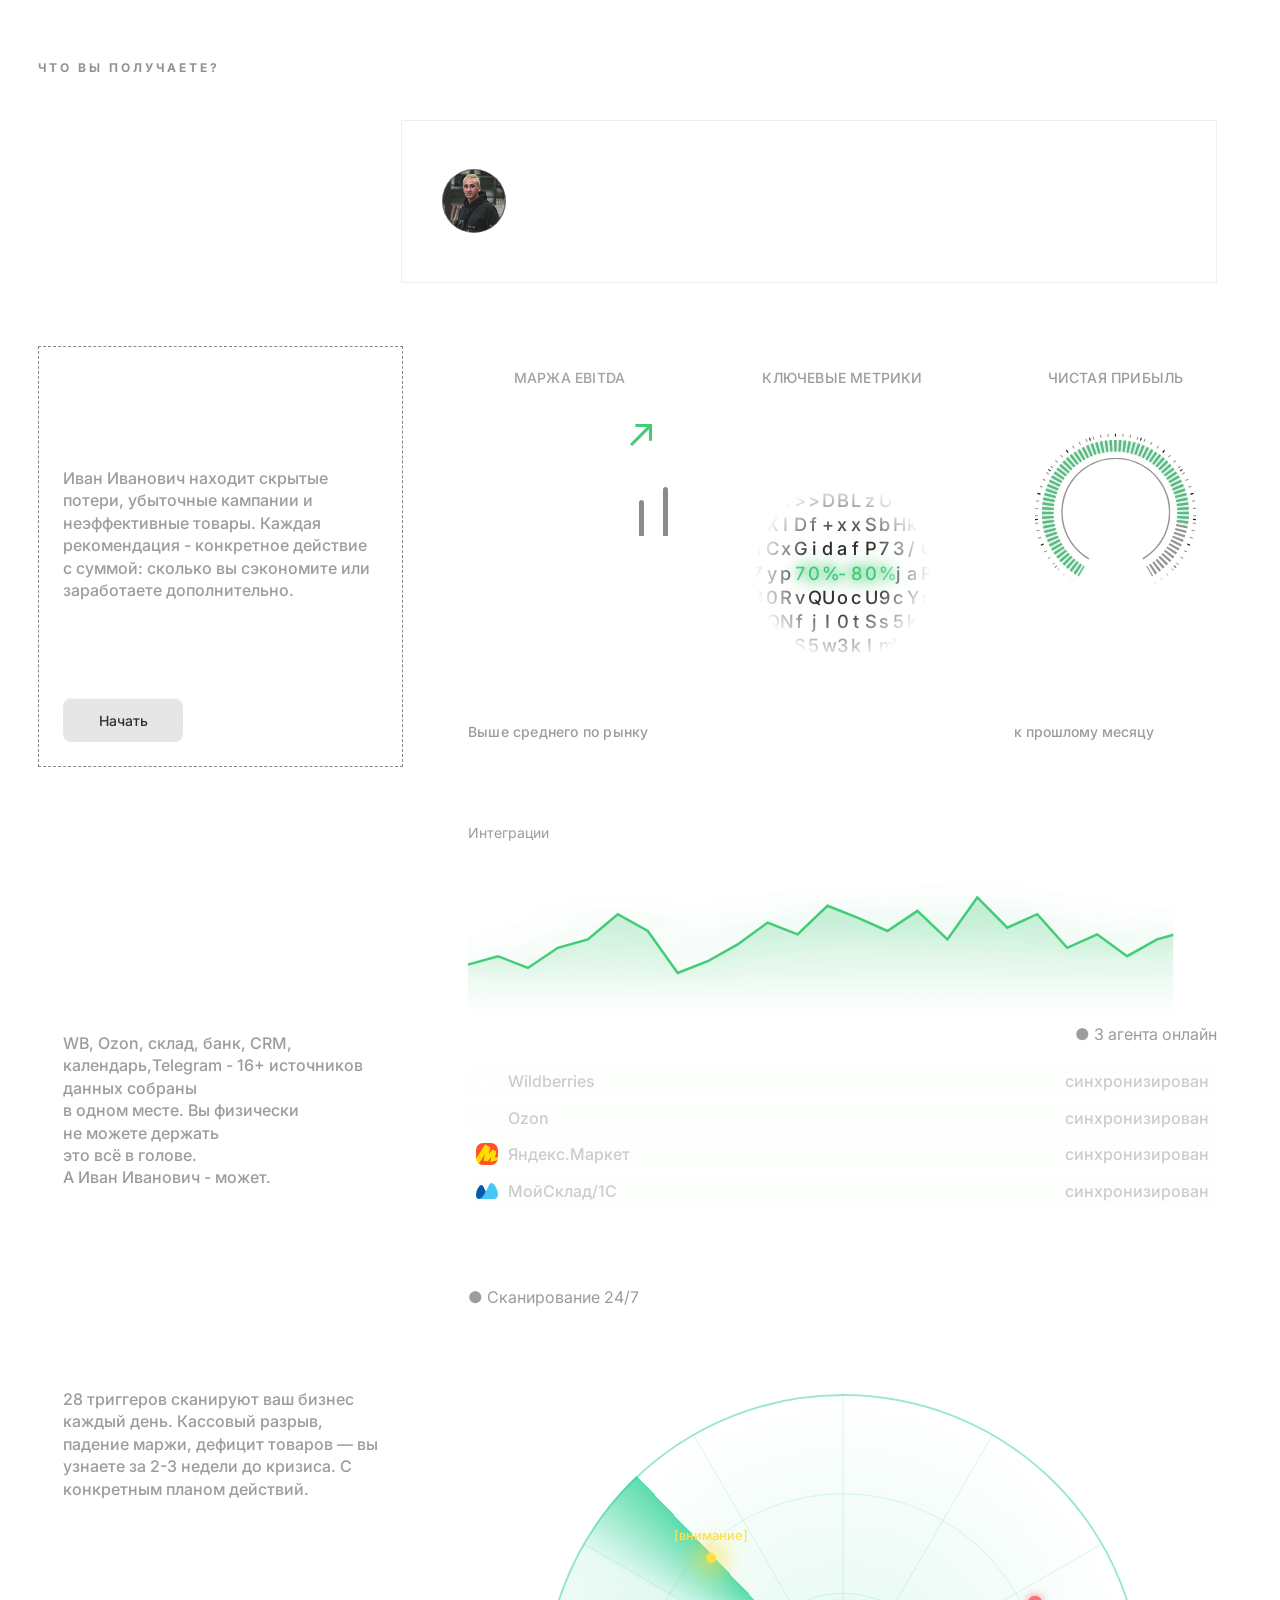
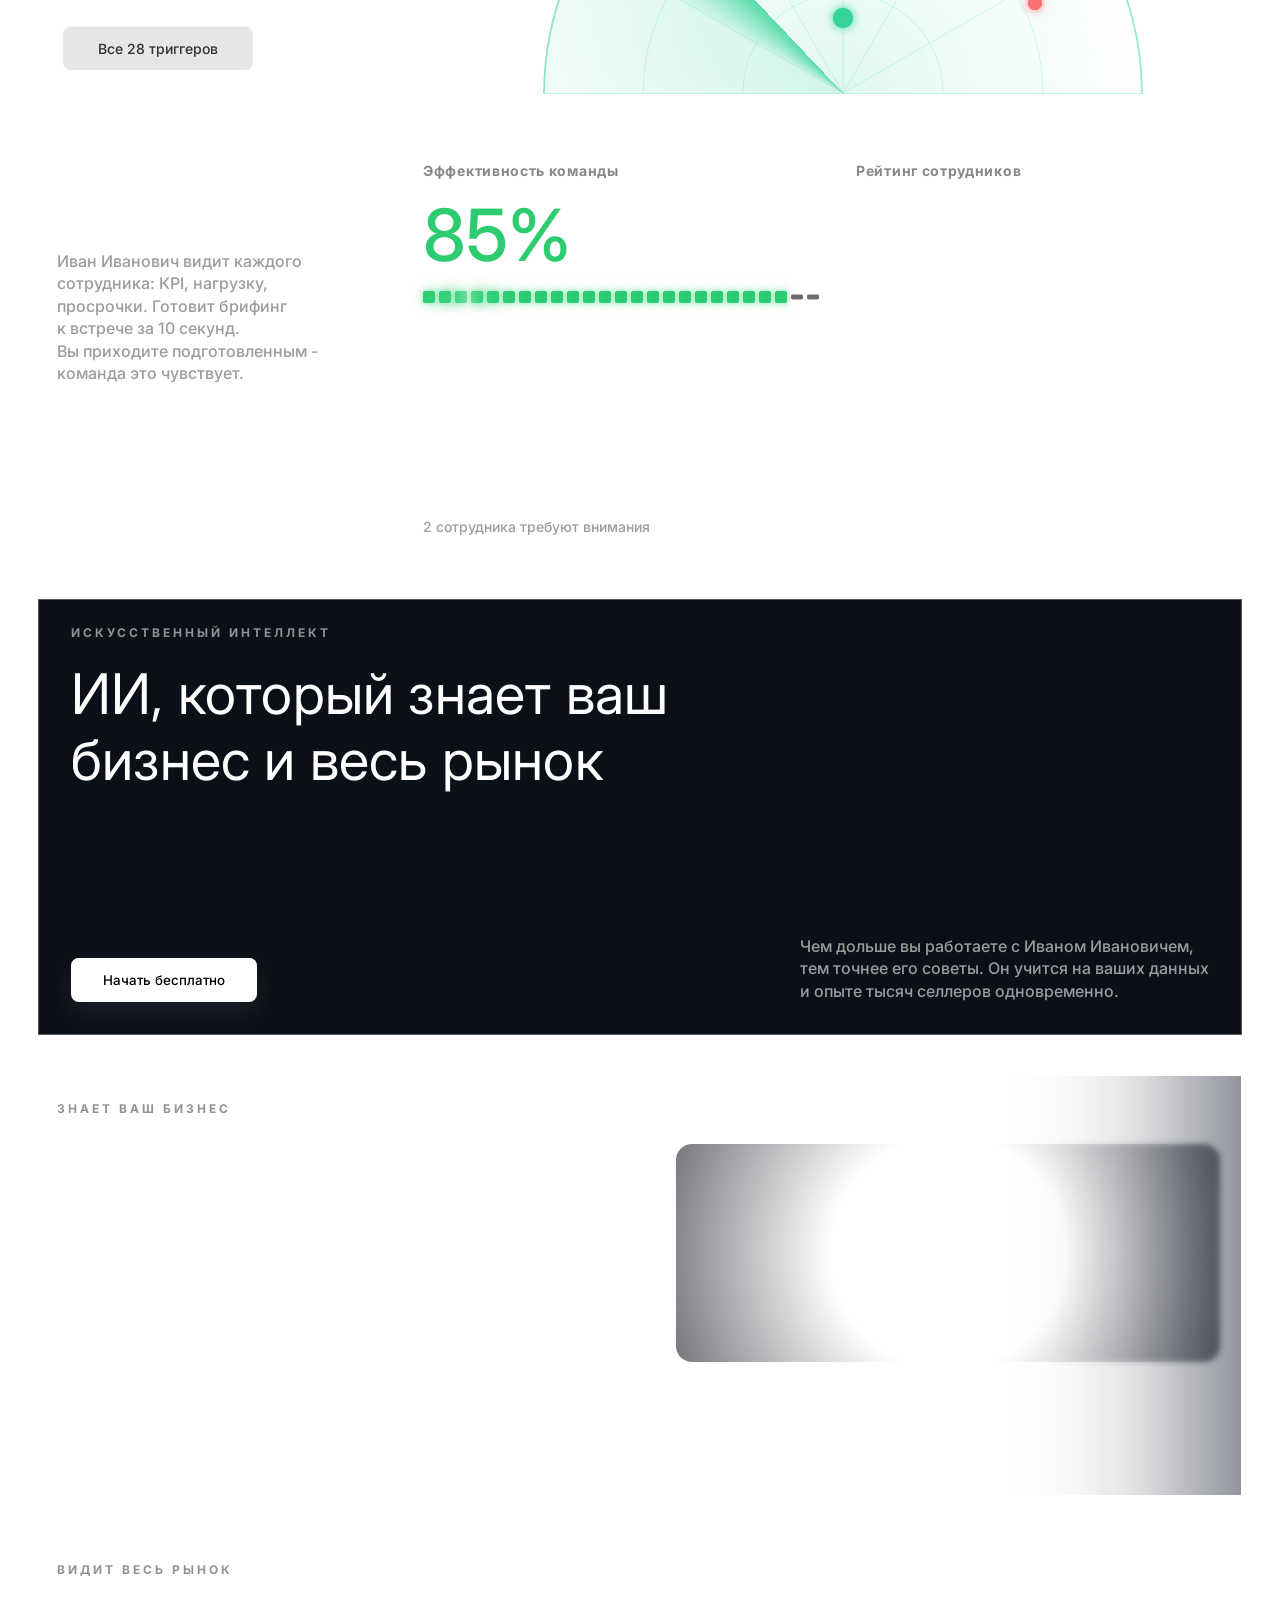
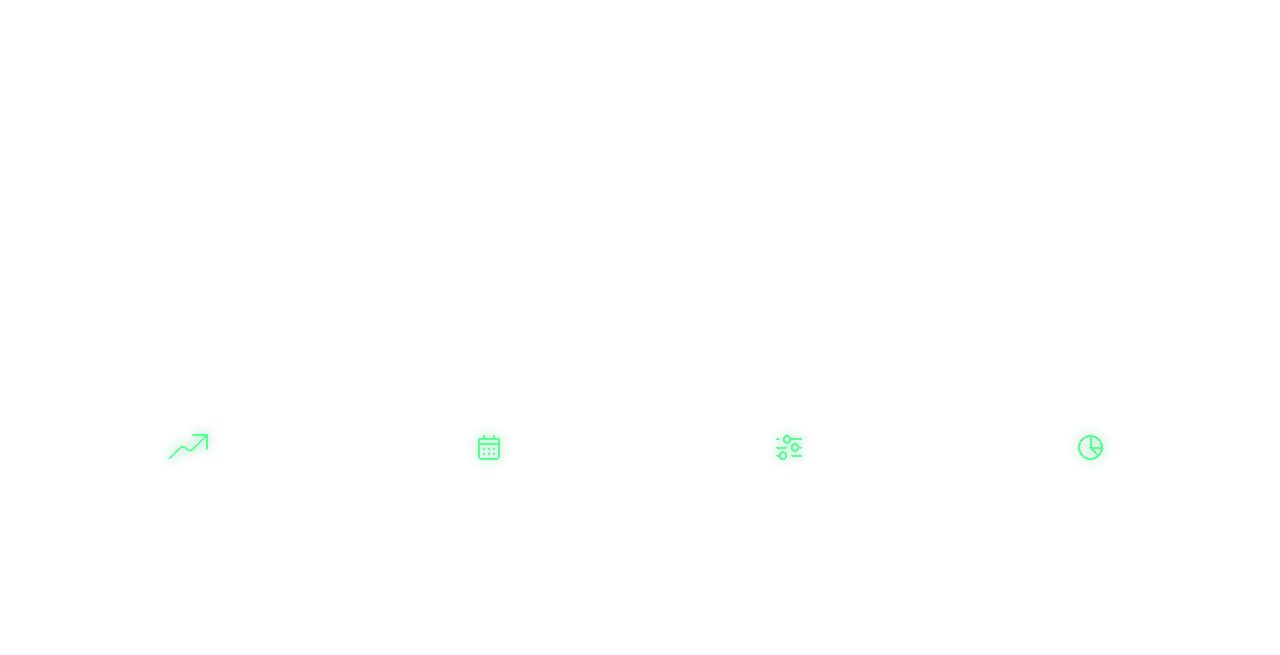
==== commit d4f527a7: "Refine responsive layout behavior across mobile and desktop breakpoints. Stabilize header alignment," ====
--- a/block-bottom.html
+++ b/block-bottom.html
@@ -6,6 +6,7 @@
     <title>Блок 1 в 1</title>
     <link href="https://fonts.googleapis.com/css2?family=Inter:wght@400;500;600&display=swap" rel="stylesheet" />
     <link href="https://fonts.googleapis.com/css2?family=Sometype+Mono:wght@400;500;600&display=swap" rel="stylesheet" />
+    <link href="https://fonts.googleapis.com/css2?family=Geist+Mono:wght@400;500;600&display=swap" rel="stylesheet" />
     <style>
       :root { --container-width: 1204px; --text-dark: #f5f5f5; --text-gray: #86868b; --green: #2ecc71; --border-color: #2a2a2f; }
       * { box-sizing: border-box; margin: 0; padding: 0; font-family: 'Inter', sans-serif; }
@@ -1496,6 +1497,508 @@
         opacity: 0.6;
       }
       .status-dot { display: inline-block; width: 8px; height: 8px; background: var(--green); border-radius: 50%; margin-right: 6px; }
+
+      /* =========================================================
+         MOBILE ADAPTATION (<=768px, designed for 375px)
+         ========================================================= */
+      @media (max-width: 768px) {
+        body { overflow-x: hidden; }
+        .wrapper {overflow: visible; max-width: 100%; }
+        .container { width: 100%; }
+
+        .light-section { padding-top: 0; }
+
+        /* Intro + subtitle removed entirely — mobile starts from "Управляйте бизнесом..." */
+        .subtitle-top,
+        .intro-top { display: none; }
+
+        /* All row-grids stack vertically */
+        .grid-row-1,
+        .grid-row-2,
+        .grid-row-3,
+        .grid-row-4,
+        .dark-row-2col {
+          display: block;
+          grid-template-columns: none;
+          height: auto;
+          gap: 0;
+          margin-top: 0;
+          margin-bottom: 24px;
+        }
+
+        /* ===== Left main card "Управляйте бизнесом..." ===== */
+        .left-main-card {
+          height: auto;
+          padding: 16px;
+          margin-bottom: 12px;
+        }
+        .left-main-title {
+          color: #fff;
+          font-family: Inter, sans-serif;
+          font-size: 16px;
+          font-weight: 400;
+          line-height: 100%;
+          letter-spacing: 0.2px;
+          margin-bottom: 16px;
+        }
+        .left-main-title br { display: none; }
+        .left-main-text {
+          color: #9c9c9d;
+          font-family: Inter, sans-serif;
+          font-size: 12px;
+          font-weight: 500;
+          line-height: 110%;
+          letter-spacing: normal;
+          margin-bottom: 16px;
+        }
+        .btn-light {
+          width: 100%;
+          margin-top: 0;
+        }
+
+        /* ===== Stat cards grid (3 in a row, stretched) ===== */
+        .cards-grid-3 {
+          grid-template-columns: repeat(3, 1fr);
+          gap: 4px;
+          margin-bottom: 24px;
+        }
+        .stat-card {
+          height: 188px;
+          min-height: 188px;
+          padding: 10px 8px;
+          overflow: hidden;
+        }
+
+        /* Stat card — small label (МАРЖА EBITDA / КЛЮЧЕВЫЕ МЕТРИКИ / ЧИСТАЯ ПРИБЫЛЬ) */
+        .anim-ebitda-card__label,
+        .anim-metrics__title,
+        .anim-kpi-card__label {
+          color: #9c9c9d;
+          text-align: center;
+          font-family: Inter, sans-serif;
+          font-size: 6.245px;
+          font-weight: 500;
+          line-height: 100%;
+          letter-spacing: normal;
+          margin: 0 0 26px;
+        }
+
+        .anim-ebitda-card__value {
+          font-size: 18px;
+          letter-spacing: -1px;
+        }
+        .anim-ebitda-card__trend { width: 12px; height: 12px; }
+        .anim-ebitda-card__chart-wrap { margin-top: 6px; width: 100%; }
+
+        .anim-ebitda-card__foot {
+          margin-left: -8px;
+          margin-right: -8px;
+          padding: 6px 8px 0;
+        }
+        .anim-ebitda-card__hint {
+          color: #fff;
+          font-family: Inter, sans-serif;
+          font-size: 10.705px;
+          font-weight: 400;
+          line-height: 100%;
+          letter-spacing: 0.089px;
+          margin: 4px 0 0 0;
+        }
+        .anim-ebitda-card__sub,
+        .anim-kpi-card__note {
+          color: #9c9c9d;
+          font-family: Inter, sans-serif;
+          font-size: 6.245px;
+          font-weight: 500;
+          line-height: 100%;
+          letter-spacing: normal;
+          margin: 4px 0 0;
+        }
+
+        .anim-kpi-card__delta {
+          color: #fff;
+          font-size: 10.705px;
+          font-weight: 400;
+          line-height: 100%;
+          letter-spacing: 0.089px;
+          margin: 6px 0 0;
+        }
+
+        /* Shrink complex visualizations to fit narrow mobile cards */
+        .anim-metrics {
+          padding: 0;
+          display: flex;
+          flex-direction: column;
+          min-height: 100%;
+        }
+        .anim-metrics__matrix-wrap {
+          margin: 4px 0 0;
+          padding: 0;
+          flex: 1 1 auto;
+          min-height: 0;
+        }
+        .privacy-visual-host {
+          min-height: 0;
+          flex: 1 1 auto;
+          margin: 0;
+          width: 100%;
+        }
+
+        .anim-kpi-card__gauge {
+          width: 100%;
+          margin: 2px auto 6px;
+        }
+        .SyncVisual_syncNumber__e74IZ {
+          font-size: 12cqmin;
+        }
+        .SyncVisual_syncVisual__pz6oN.SyncVisual_inView__3jK1K {
+          margin-top: -26px;
+        }
+        .SyncVisual_syncStats__E6Bdb {
+          margin-top: -26px;
+        }
+        .PrivacyVisual_privacyVisual__cSfiZ {
+          margin-top: -26px;
+        }
+        .anim-kpi-card__rule {
+          margin: auto -8px 6px;
+        }
+        .anim-kpi-card__delta,
+        .anim-kpi-card__note {
+          align-self: flex-start;
+        }
+
+        /* ===== Integration box "Знает о вашем бизнесе..." ===== */
+        .integration-box {
+          height: auto;
+          padding: 16px;
+          margin-bottom: 12px;
+          border: 0.3px dashed #888;
+          box-shadow: none;
+        }
+        .integration-item {
+          width: 100%;
+          padding: 4px 8px;
+          color: #fff;
+          font-family: Inter, sans-serif;
+          font-size: 14px;
+          font-weight: 400;
+          line-height: 24px;
+        }
+        .integration-item__logo {
+          width: 18px;
+          height: 18px;
+        }
+        .integration-box h2 {
+          font-size: 40px;
+          line-height: 1;
+          letter-spacing: -1px;
+          margin-bottom: 4px;
+        }
+        .integration-box .sub {
+          font-size: 10px;
+          line-height: 1.2;
+          margin-bottom: 16px;
+        }
+        .integration-box h3 {
+          font-family: Inter, sans-serif;
+          font-size: 16px;
+          font-weight: 400;
+          line-height: 100%;
+          letter-spacing: 0.2px;
+          margin-bottom: 12px;
+        }
+        .integration-box h3 br { display: none; }
+        .integration-box p {
+          font-family: Inter, sans-serif;
+          font-size: 12px;
+          font-weight: 500;
+          line-height: 110%;
+          color: #9c9c9d;
+        }
+        .integration-box p br { display: none; }
+
+        /* ===== Dark chart box (integrations graph) ===== */
+        .dark-chart-box {
+          height: auto;
+          padding: 16px;
+          margin-bottom: 24px;
+        }
+
+        /* ===== Radar section ===== */
+        .radar-info {
+          padding: 16px 0;
+          height: auto;
+          margin-bottom: 12px;
+          border: none;
+          box-shadow: none;
+          background: transparent;
+        }
+        .radar-info__title {
+          color: #fff;
+          font-family: Inter, sans-serif;
+          font-size: 16px;
+          font-weight: 400;
+          line-height: 100%;
+          letter-spacing: 0.2px;
+          margin-bottom: 12px;
+        }
+        .radar-info__title br { display: none; }
+        .radar-info__text {
+          color: #9c9c9d;
+          font-family: Inter, sans-serif;
+          font-size: 12px;
+          font-weight: 500;
+          line-height: 110%;
+          margin-bottom: 16px;
+        }
+        .radar-info__btn {
+          width: 100%;
+        }
+        .radar-stage {
+          padding: 16px 16px 0px 16px;
+          height: auto;
+        }
+        .anim-radar {
+          width: 100%;
+          height: auto;
+          aspect-ratio: 2 / 1;
+        }
+
+        /* ===== Dark section ===== */
+        .dark-section { padding: 24px 0; }
+
+        .grid-row-4 {
+          height: auto;
+          margin-bottom: 24px;
+        }
+        .dark-col {
+          padding: 16px;
+          border-right: none;
+          border-bottom: 0.5px solid rgba(255,255,255,.2);
+        }
+        .dark-col:last-child { border-bottom: none; }
+        .dark-col h3 {
+          color: #fff;
+          font-family: Inter, sans-serif;
+          font-size: 16px;
+          font-weight: 400;
+          line-height: 100%;
+          letter-spacing: 0.2px;
+          margin-bottom: 12px;
+        }
+        .dark-col h3 br { display: none; }
+        .dark-col p {
+          color: #9c9c9d;
+          font-family: Inter, sans-serif;
+          font-size: 12px;
+          font-weight: 500;
+          line-height: 110%;
+        }
+        .dark-col p br { display: none; }
+        .dark-col__label {
+          font-size: 10px;
+          letter-spacing: 1.5px;
+          margin-bottom: 12px;
+        }
+        .eff-value {
+          color: #32965A;
+          font-family: "Geist Mono", "Sometype Mono", ui-monospace, monospace;
+          font-size: 97.7px;
+          font-weight: 400;
+          line-height: 100px;
+          letter-spacing: -4px;
+          margin-bottom: 16px;
+        }
+        /* Shrink eff-strip visually to match desktop look, fit 293x32 area */
+        .eff-strip {
+          width: 293px;
+          max-width: 100%;
+          height: 32px;
+          gap: 3px;
+          margin-bottom: 0;
+          align-items: center;
+          justify-content: flex-start;
+          padding: 0;
+        }
+        .eff-strip span {
+          width: 9px;
+          height: 9px;
+          flex: 0 0 9px;
+          border-radius: 1.5px;
+        }
+        .eff-bottom-wrap { margin-top: 24px; }
+        .eff-bottom-title {
+          color: #fff;
+          font-family: Inter, sans-serif;
+          font-size: 16px;
+          font-weight: 400;
+          line-height: 100%;
+          letter-spacing: 0.2px;
+          margin-bottom: 16px;
+        }
+        .eff-bottom-text {
+          color: #9c9c9d;
+          font-family: Inter, sans-serif;
+          font-size: 12px;
+          font-weight: 500;
+          line-height: 100%;
+          letter-spacing: normal;
+        }
+
+        /* ===== AI banner ===== */
+        .ai-banner {
+          width: 100%;
+          max-width: 100%;
+          box-sizing: border-box;
+          display: flex;
+          flex-direction: column;
+          height: auto;
+          padding: 24px 16px;
+          gap: 24px;
+          align-items: stretch;
+        }
+        .ai-banner-kicker {
+          font-size: 10px;
+          letter-spacing: 1.5px;
+        }
+        .ai-banner h1 {
+          font-size: 24px;
+          line-height: 110%;
+          letter-spacing: 0.2px;
+        }
+        .ai-banner h1 br { display: none; }
+        .ai-banner-footer {
+          margin-top: auto;
+          display: flex;
+          flex-direction: column-reverse;
+          gap: 16px;
+          align-items: stretch;
+          width: 100%;
+        }
+        .btn-dark-primary {
+          width: 100%;
+          max-width: 100%;
+          box-sizing: border-box;
+        }
+        .ai-banner-text {
+          font-size: 12px;
+          line-height: 120%;
+          color: #9c9c9d;
+        }
+        .ai-banner-text br { display: none; }
+
+        /* ===== dark-row-2col (ЗНАЕТ ВАШ БИЗНЕС / ВИДИТ ВЕСЬ РЫНОК) ===== */
+        .dark-row-2col {
+          height: auto;
+        }
+        .anim-voice {
+          padding: 12px;
+          width: 100%;
+        }
+        .anim-voice__card {
+          width: 100%;
+          height: 153px;
+          border: none;
+          box-shadow: none;
+          border-radius: 0;
+          padding: 12px;
+          display: flex;
+          flex-direction: column;
+        }
+        .anim-voice__wave-wrap {
+          height: 70px;
+          border: 0.5px solid rgba(255, 255, 255, 0.2);
+          border-radius: 10px;
+          flex-shrink: 0;
+        }
+        .anim-voice__wave {
+          gap: 2px;
+        }
+        .anim-voice__bar {
+          width: 3px;
+        }
+        .anim-voice__text {
+          margin-top: 8px;
+          color: #FFF;
+          text-align: center;
+          font-family: Inter, sans-serif;
+          font-size: 10px;
+          font-style: normal;
+          font-weight: 500;
+          line-height: 12px;
+          letter-spacing: normal;
+        }
+        .anim-voice__text p {
+          margin: 0;
+          color: #FFF;
+          font-family: Inter, sans-serif;
+          font-size: 10px;
+          font-weight: 500;
+          line-height: 12px;
+        }
+        .dark-box {
+          border-right: none;
+          border-bottom: 0.5px solid rgba(255,255,255,.2);
+          padding: px;
+        }
+        .dark-box:last-child { border-bottom: none; }
+        .dark-box h2 {
+          color: #fff;
+          font-family: Inter, sans-serif;
+          font-size: 16px;
+          font-weight: 400;
+          line-height: 100%;
+          letter-spacing: 0.2px;
+          margin-bottom: 12px;
+        }
+        .dark-box p {
+          color: #9c9c9d;
+          font-family: Inter, sans-serif;
+          font-size: 12px;
+          font-weight: 500;
+          line-height: 110%;
+        }
+        .dark-box-title {
+          font-size: 10px;
+          letter-spacing: 1.5px;
+          margin-bottom: 12px;
+        }
+
+        /* ===== secicon row → 2x2 ===== */
+        .secicon-row {
+          grid-template-columns: repeat(2, 1fr);
+          margin-top: 0;
+        }
+        .secicon-item {
+          min-height: 164px;
+          padding: 24px 16px;
+          border-right: 0.5px solid rgba(255,255,255,.2);
+          border-bottom: 0.5px solid rgba(255,255,255,.2);
+        }
+        .secicon-item:nth-child(2n) { border-right: none; }
+        .secicon-item:last-child { border-right: none; }
+        .secicon-item:nth-last-child(-n+2) { border-bottom: none; }
+        .secicon-title {
+          font-family: Inter, sans-serif;
+          font-size: 16px;
+          font-weight: 400;
+          line-height: 100%;
+          letter-spacing: 0.2px;
+          margin-bottom: 10px;
+        }
+        .secicon-text {
+          font-family: Inter, sans-serif;
+          font-size: 12px;
+          font-weight: 500;
+          line-height: 120%;
+        }
+        .secicon-text br { display: none; }
+        .secicon-item img {
+          width: 32px; height: 32px;
+          margin-bottom: 12px;
+        }
+      }
     </style>
   </head>
   <body>
@@ -1605,7 +2108,7 @@
                         </div>
                         <div class="SyncVisual_syncStats__E6Bdb">
                           <span class="SyncVisual_syncNumber__e74IZ">2&nbsp;311</span>
-                          <span class="SyncVisual_syncLabel__H_WYT">EVENTS</span>
+                          <span class="SyncVisual_syncLabel__H_WYT">&nbsp;</span> 
                         </div>
                       </div>
                     </div>
@@ -1683,7 +2186,7 @@
                   </div>
                 </div>
               </div>
-              <div style="text-align:right;color:#9c9c9d;font-size:16px;line-height:22.4px;margin-bottom:8px;">● 3 агента онлайн</div>
+              <div style="text-align:right;color:#9c9c9d;font-size:16px;line-height:22.4px;margin-top:8px;margin-bottom:8px;">● 3 агента онлайн</div>
               <div class="integrations-list">
                 <div class="integration-item"><span class="integration-item__name"><img src="img/logo_on/wb-short-white.svg" alt="" class="integration-item__logo" loading="lazy" decoding="async" />Wildberries</span><span>синхронизирован</span></div>
                 <div class="integration-item"><span class="integration-item__name"><img src="img/logo_on/ozon.svg" alt="" class="integration-item__logo" loading="lazy" decoding="async" />Ozon</span><span>синхронизирован</span></div>
@@ -1774,8 +2277,7 @@
                     <div class="anim-voice__fade" aria-hidden="true"></div>
                   </div>
                   <div class="anim-voice__text">
-                    <p>Запоминает сезонность, маржу, стиль ваших решений.</p>
-                    <p>Каждую неделю рекомендации становятся персональнее.</p>
+                    <p>Запоминает сезонность, маржу, стиль ваших решений. Каждую неделю рекомендации становятся персональнее.</p>
                   </div>
                 </div>
               </div>
@@ -2223,5 +2725,36 @@
         });
       })();
     </script>
+    <script>
+      (function () {
+        function syncHeightToParent() {
+          try {
+            if (window.parent === window) return;
+            var h = Math.max(
+              document.documentElement.scrollHeight,
+              document.body ? document.body.scrollHeight : 0
+            );
+            var frames = window.parent.document.querySelectorAll(".external-block__frame");
+            for (var i = 0; i < frames.length; i++) {
+              if (frames[i].contentWindow === window) {
+                frames[i].style.height = h + "px";
+                break;
+              }
+            }
+          } catch (e) {
+            /* cross-origin — ignore */
+          }
+        }
+        window.addEventListener("load", syncHeightToParent);
+        window.addEventListener("resize", syncHeightToParent);
+        document.addEventListener("DOMContentLoaded", syncHeightToParent);
+        if (typeof ResizeObserver !== "undefined" && document.body) {
+          new ResizeObserver(syncHeightToParent).observe(document.body);
+        }
+        setTimeout(syncHeightToParent, 300);
+        setTimeout(syncHeightToParent, 1000);
+        setTimeout(syncHeightToParent, 2500);
+      })();
+    </script>
   </body>
 </html>
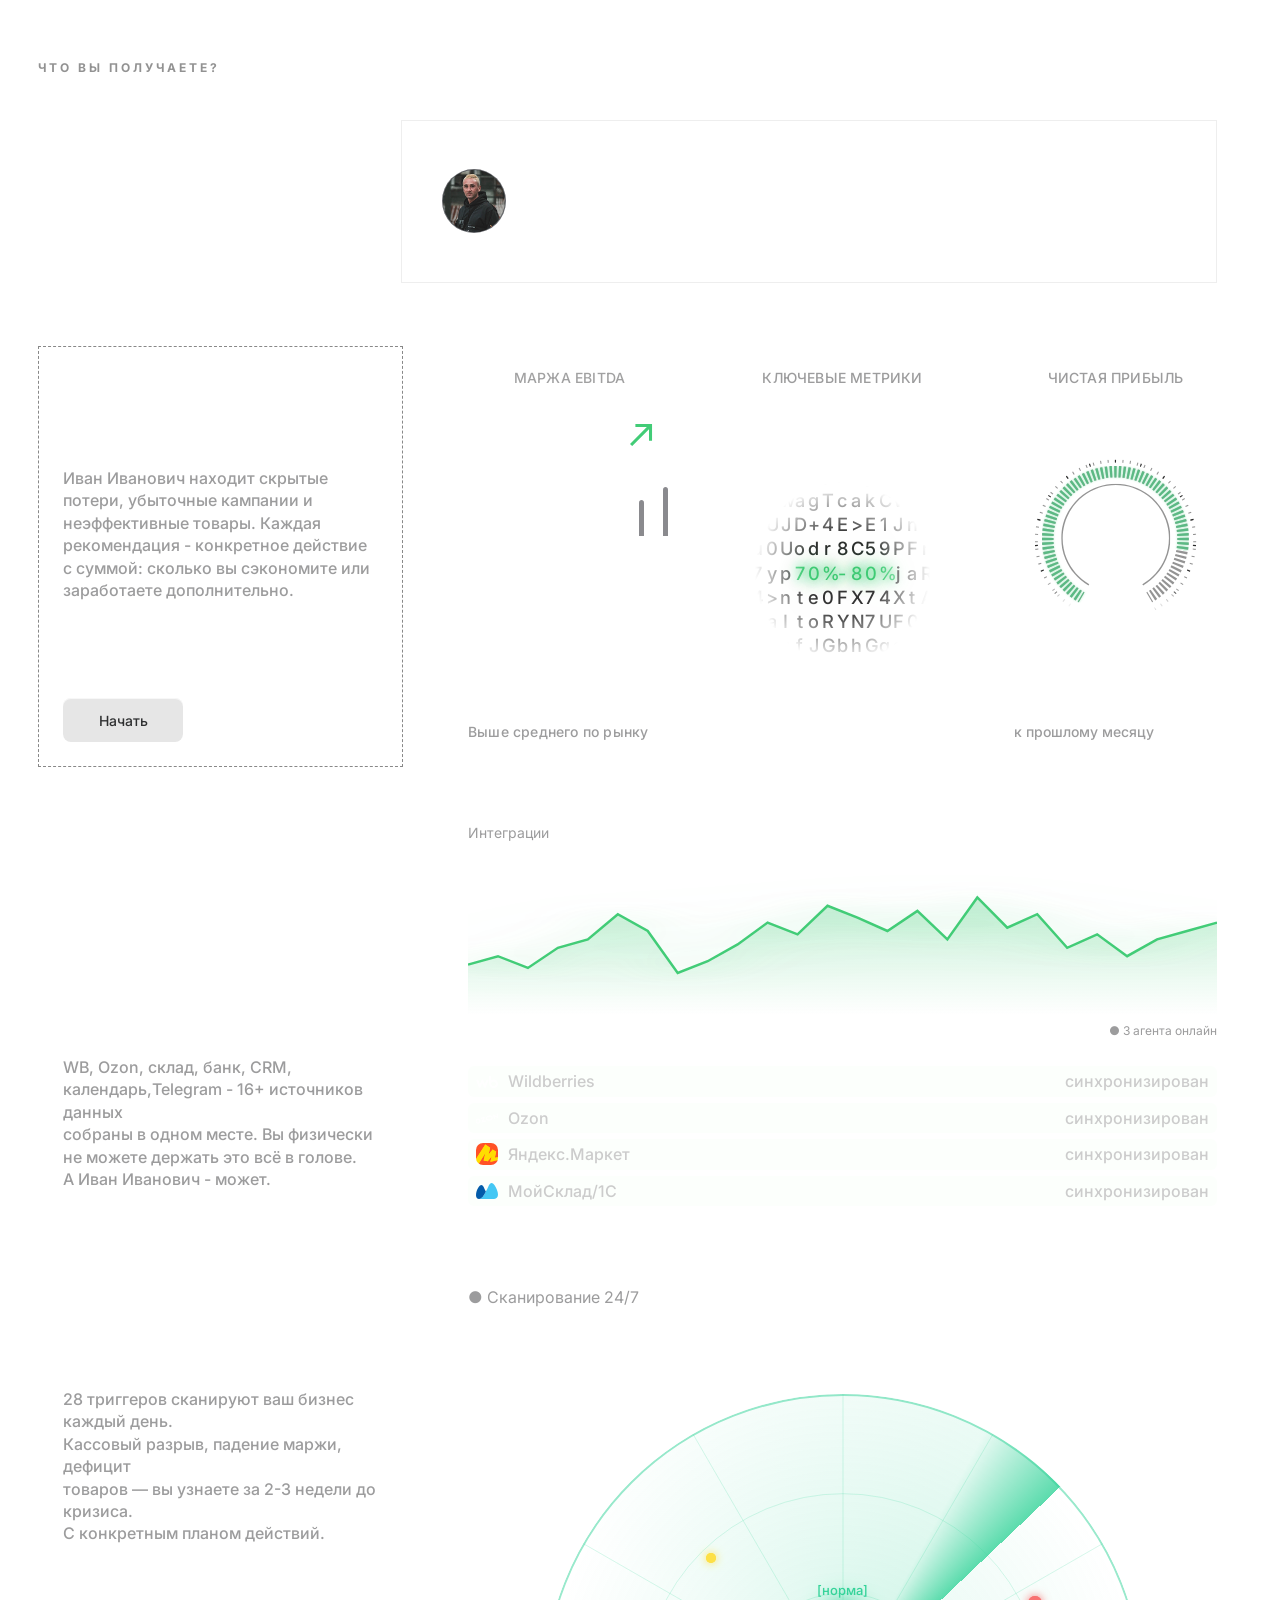
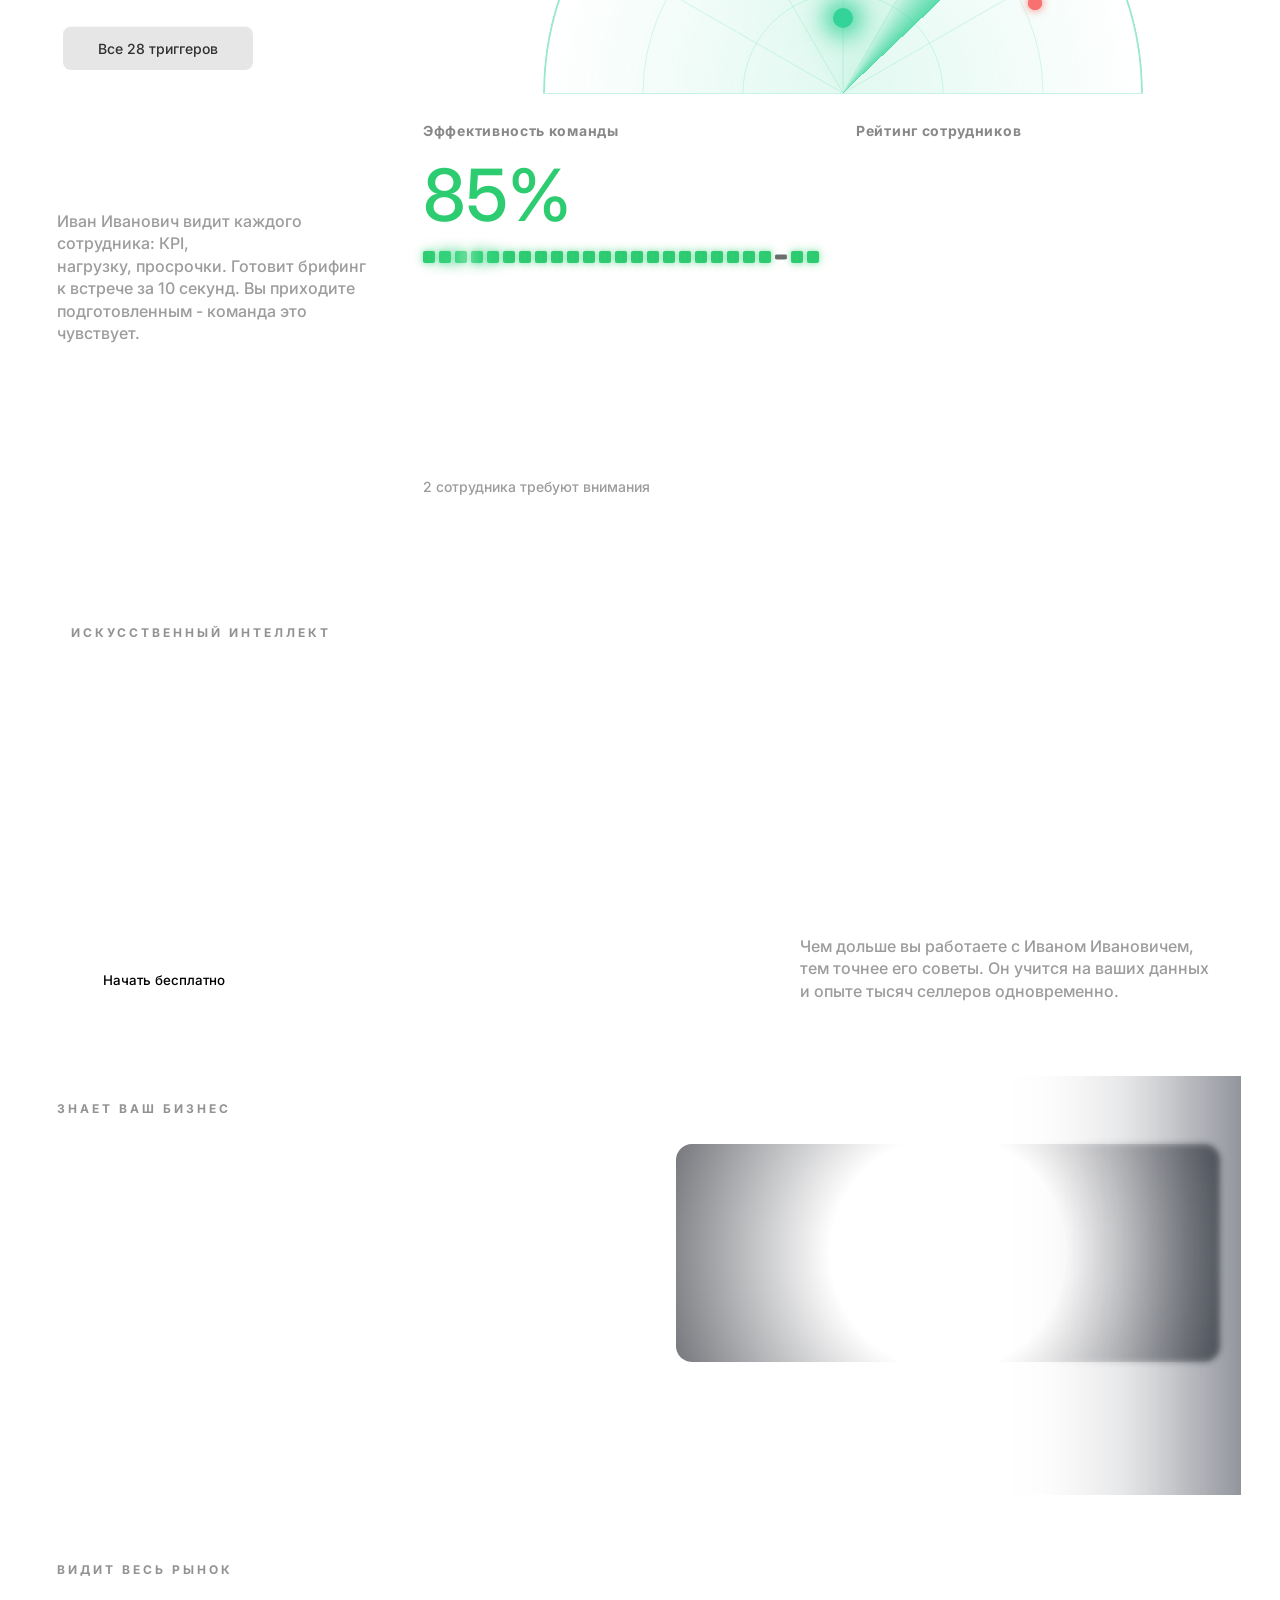
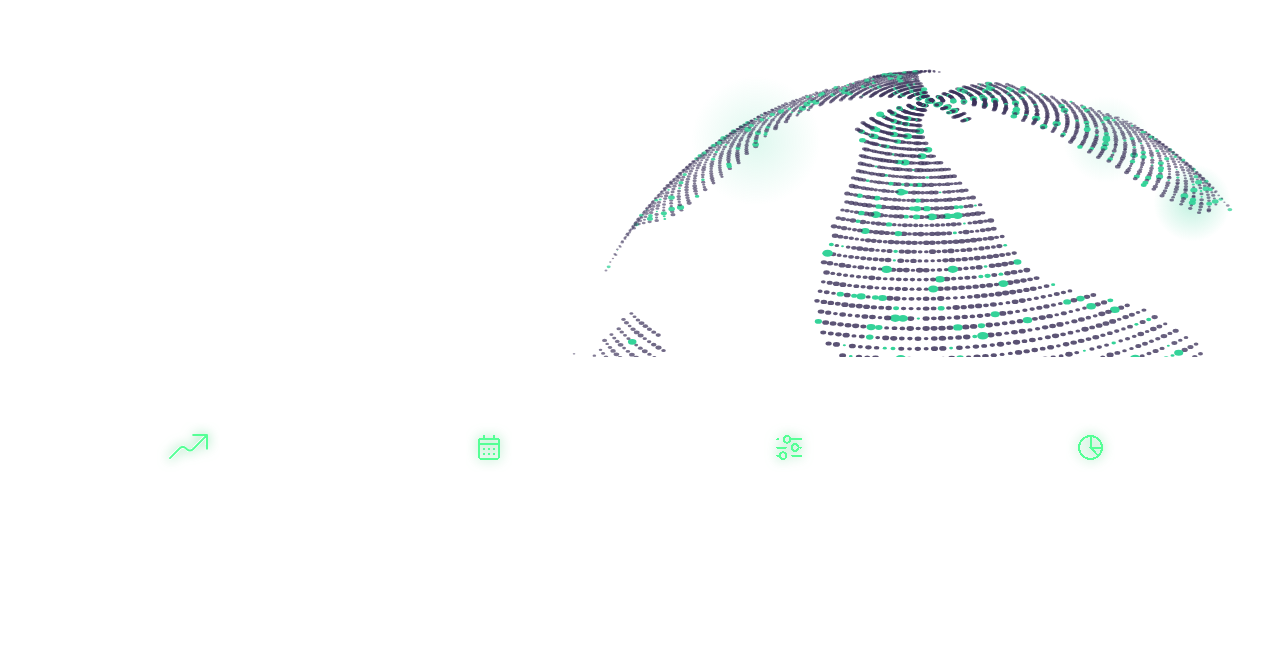
==== commit ff26c9bc: "Polish mobile hero and footer background behavior. Align final hero background layering and breakpoi" ====
--- a/block-bottom.html
+++ b/block-bottom.html
@@ -454,8 +454,10 @@
       .anim-kpi-card__gauge {
         position: relative;
         width: min(100%, 250px);
+        max-width: 100%;
+        max-height: 100%;
         aspect-ratio: 1;
-        margin: 8px auto 16px;
+        margin: 0 auto;
       }
       .anim-kpi-card__dial-wrap {
         position: absolute;
@@ -501,10 +503,21 @@
         pointer-events: none;
         animation: anim-kpi-val-in 0.55s ease-out 0.28s both;
       }
-      .anim-kpi-card__rule {
-        margin: auto -24px 20px;
-        border: none;
-        border-top: 1px solid rgba(255, 255, 255, 0.12);
+      .anim-kpi-card__body {
+        flex: 1 1 auto;
+        min-height: 0;
+        display: flex;
+        align-items: center;
+        justify-content: center;
+        width: 100%;
+        margin: 8px 0 0;
+      }
+      .anim-kpi-card__foot {
+        flex-shrink: 0;
+        margin-left: -24px;
+        margin-right: -24px;
+        padding: 24px 24px 0;
+        border-top: 1px solid rgba(255, 255, 255, 0.08);
       }
       .anim-kpi-card__delta {
         margin: 0 0 10px;
@@ -667,6 +680,34 @@
         }
       }
       .grid-row-2 { display: grid; grid-template-columns: 365px 1fr; gap: 40px; margin-top: 40px; margin-bottom: 20px; }
+      /* Вертикальный пунктир — под рядами/карточками (псевдо z-index ниже детей) */
+      .side-dash-column {
+        position: relative;
+        isolation: isolate;
+        box-sizing: border-box;
+      }
+      .side-dash-column > * {
+        position: relative;
+        z-index: 1;
+      }
+      .side-dash-column::before,
+      .side-dash-column::after {
+        content: "";
+        position: absolute;
+        top: 0;
+        bottom: 0;
+        width: 0;
+        pointer-events: none;
+        z-index: 0;
+      }
+      .side-dash-column::before {
+        left: 0;
+        border-left: 0.2px dashed rgba(255, 255, 255, 0.25);
+      }
+      .side-dash-column::after {
+        right: 0;
+        border-right: 0.2px dashed rgba(255, 255, 255, 0.25);
+      }
       .integration-box {
         height: 424px;
         border: 0.5px solid rgba(255, 255, 255, 0.2);
@@ -950,6 +991,12 @@
         padding: 0 24px 0px;
         display: flex;
         flex-direction: column;
+      }
+      .radar-stage__kicker {
+        padding: 14px 0 8px;
+        color: #9c9c9d;
+        font-size: 16px;
+        line-height: 22.4px;
       }
       /* ——— Радар-локатор (луч + точки) ——— */
       .anim-radar {
@@ -1297,7 +1344,6 @@
         width: 1204px;
         height: 436px;
         border: 0.5px solid #ffffff4d;
-        background: #0b0f18;
         box-shadow: 0 0 17.1px 0 rgba(255, 255, 255, 0.12);
         padding: 24px 32px 32px;
         border-radius: 0;
@@ -1370,6 +1416,15 @@
         text-align: left;
       }
       .dark-row-2col { display: grid; grid-template-columns: 480px 1fr; gap: 0; margin-bottom: 40px; height: 421px; border: 0.5px solid rgba(255,255,255,.2); box-shadow: 0 0 7.9px 0 rgba(255,255,255,.25); }
+      /* Ряд с глобусом: без общего solid — рамка только dashed на .anim-globe слева/справа */
+      .dark-row-2col--globe {
+        border: none;
+        box-shadow: none;
+      }
+      .dark-row-2col--globe > .dark-box:first-child {
+        border: 0.5px solid rgba(255, 255, 255, 0.2);
+        border-right: none;
+      }
       .dark-box { background: transparent; padding: 24px 18px; border-right: 0.5px solid rgba(255,255,255,.2); display: flex; flex-direction: column; justify-content: flex-start; }
       .dark-box-title { font-size: 12px; text-transform: uppercase; color: #929292; margin-bottom: 20px; font-weight: 700; letter-spacing: 3px; line-height: 18px; }
       .dark-box h2 {
@@ -1430,7 +1485,21 @@
         z-index: 3;
       }
       .dark-box--globe { align-items: flex-end; }
-      .anim-voice { width: 100%; padding: 24px 20px; display: flex; align-items: center; justify-content: flex-end; overflow: hidden; }
+      .dark-box.dark-box--media.dark-box--globe {
+        padding: 0;
+      }
+      /* Отступ снаружи контента голоса — не padding внутри рамки ряда */
+      .anim-voice {
+        align-self: stretch;
+        width: auto;
+        margin: 24px 20px;
+        padding: 0;
+        display: flex;
+        align-items: center;
+        justify-content: flex-end;
+        overflow: hidden;
+        box-sizing: border-box;
+      }
       .anim-voice__card {
         width: 92%;
         max-width: none;
@@ -1450,7 +1519,21 @@
         from { opacity: 0; transform: translateX(80px); clip-path: inset(0 0 0 100%); }
         to { opacity: 1; transform: translateX(0); clip-path: inset(0 0 0 0); }
       }
-      .anim-globe { position: relative; width: 100%; max-width: 100%; margin-inline: 0; height: 100%; min-height: 100%; border-radius: 0; overflow: hidden; background: transparent; border: none; }
+      .anim-globe {
+        position: relative;
+        width: 100%;
+        max-width: 100%;
+        margin-inline: 0;
+        height: 100%;
+        min-height: 100%;
+        border-radius: 0;
+        overflow: hidden;
+        background: transparent;
+        border-top: none;
+        border-bottom: none;
+        border-left: 0.4px dashed rgba(255, 255, 255, 0.25);
+        border-right:0.4px dashed rgba(255, 255, 255, 0.25);
+      }
       .anim-globe__canvas { display: block; width: 100%; height: 100%; }
       .anim-globe__atmosphere { position: absolute; inset: 0; pointer-events: none; box-shadow: none; }
       .secicon-row {
@@ -1502,15 +1585,27 @@
          MOBILE ADAPTATION (<=768px, designed for 375px)
          ========================================================= */
       @media (max-width: 768px) {
-        body { overflow-x: hidden; }
+        body { overflow-x: hidden; background-color: #0c1018; }
         .wrapper {overflow: visible; max-width: 100%; }
         .container { width: 100%; }
 
         .light-section { padding-top: 0; }
 
-        /* Intro + subtitle removed entirely — mobile starts from "Управляйте бизнесом..." */
-        .subtitle-top,
+        /* Keep mobile kicker above "Управляйте бизнесом..." */
         .intro-top { display: none; }
+        .subtitle-top {
+          display: block;
+          margin: 0 0 16px;
+          color: #929292;
+          text-align: left;
+          font-family: Inter, sans-serif;
+          font-size: 12px;
+          font-style: normal;
+          font-weight: 700;
+          line-height: 18px;
+          letter-spacing: 3px;
+          text-transform: uppercase;
+        }
 
         /* All row-grids stack vertically */
         .grid-row-1,
@@ -1525,6 +1620,8 @@
           margin-top: 0;
           margin-bottom: 24px;
         }
+        .grid-row-1{
+          margin-bottom: 140px;     }
 
         /* ===== Left main card "Управляйте бизнесом..." ===== */
         .left-main-card {
@@ -1567,6 +1664,9 @@
           min-height: 188px;
           padding: 10px 8px;
           overflow: hidden;
+        }
+        .stat-card .anim-kpi-card {
+          height: 100%;
         }
 
         /* Stat card — small label (МАРЖА EBITDA / КЛЮЧЕВЫЕ МЕТРИКИ / ЧИСТАЯ ПРИБЫЛЬ) */
@@ -1621,7 +1721,18 @@
           font-weight: 400;
           line-height: 100%;
           letter-spacing: 0.089px;
-          margin: 6px 0 0;
+          margin: 0;
+        }
+
+        .anim-kpi-card__body {
+          flex: 1 1 auto;
+          min-height: 0;
+          margin: 0;
+        }
+        .anim-kpi-card__foot {
+          margin-left: -8px;
+          margin-right: -8px;
+          padding: 6px 8px 0;
         }
 
         /* Shrink complex visualizations to fit narrow mobile cards */
@@ -1645,8 +1756,10 @@
         }
 
         .anim-kpi-card__gauge {
-          width: 100%;
-          margin: 2px auto 6px;
+          width: min(100%, 250px);
+          max-width: 100%;
+          max-height: 100%;
+          margin: 0 auto;
         }
         .SyncVisual_syncNumber__e74IZ {
           font-size: 12cqmin;
@@ -1657,13 +1770,13 @@
         .SyncVisual_syncStats__E6Bdb {
           margin-top: -26px;
         }
+        .SyncVisual_syncInline__cPQ9A {
+          margin-top: -25px;
+          margin-left: -0.5px;
+        }
         .PrivacyVisual_privacyVisual__cSfiZ {
           margin-top: -26px;
         }
-        .anim-kpi-card__rule {
-          margin: auto -8px 6px;
-        }
-        .anim-kpi-card__delta,
         .anim-kpi-card__note {
           align-self: flex-start;
         }
@@ -1681,9 +1794,17 @@
           padding: 4px 8px;
           color: #fff;
           font-family: Inter, sans-serif;
-          font-size: 14px;
+          font-size: 12px;
           font-weight: 400;
-          line-height: 24px;
+          line-height: 16px;
+          display: flex;
+          flex-direction: column;
+          align-items: flex-start;
+          gap: 2px;
+        }
+        .integration-item span:last-child {
+          font-size: 12px;
+          line-height: 16px;
         }
         .integration-item__logo {
           width: 18px;
@@ -1698,7 +1819,7 @@
         .integration-box .sub {
           font-size: 10px;
           line-height: 1.2;
-          margin-bottom: 16px;
+          margin-bottom: 32px;
         }
         .integration-box h3 {
           font-family: Inter, sans-serif;
@@ -1708,7 +1829,7 @@
           letter-spacing: 0.2px;
           margin-bottom: 12px;
         }
-        .integration-box h3 br { display: none; }
+        .integration-box h3 br { display: inline; }
         .integration-box p {
           font-family: Inter, sans-serif;
           font-size: 12px;
@@ -1716,20 +1837,21 @@
           line-height: 110%;
           color: #9c9c9d;
         }
-        .integration-box p br { display: none; }
+        .integration-box p br { display: inline; }
 
         /* ===== Dark chart box (integrations graph) ===== */
         .dark-chart-box {
           height: auto;
           padding: 16px;
-          margin-bottom: 24px;
+          margin-bottom: 64px;
+          border: 1px solid rgb(113, 113, 113);
         }
 
         /* ===== Radar section ===== */
         .radar-info {
-          padding: 16px 0;
+          padding: 16px 16px;
           height: auto;
-          margin-bottom: 12px;
+          margin-bottom: 16px;
           border: none;
           box-shadow: none;
           background: transparent;
@@ -1743,7 +1865,7 @@
           letter-spacing: 0.2px;
           margin-bottom: 12px;
         }
-        .radar-info__title br { display: none; }
+        .radar-info__title br { display: inline; }
         .radar-info__text {
           color: #9c9c9d;
           font-family: Inter, sans-serif;
@@ -1752,12 +1874,20 @@
           line-height: 110%;
           margin-bottom: 16px;
         }
+        .radar-info__text br { display: inline; }
         .radar-info__btn {
           width: 100%;
         }
         .radar-stage {
           padding: 16px 16px 0px 16px;
           height: auto;
+          border: 1px solid rgb(113, 113, 113);
+        }
+        .radar-stage__kicker {
+          padding: 0;
+          margin-bottom: 16px;
+          font-size: 12px;
+          line-height: 16px;
         }
         .anim-radar {
           width: 100%;
@@ -1770,14 +1900,23 @@
 
         .grid-row-4 {
           height: auto;
-          margin-bottom: 24px;
+          margin-bottom: 40px;
+          border: none;
+          box-shadow: none;
+        }
+        .dark-row-2col {
+          margin-bottom: 0;
+        }
+        .dark-row-2col--voice {
+          margin-bottom: 40px;
+        }
+        .dark-col--employee-rating {
+          display: none;
         }
         .dark-col {
           padding: 16px;
-          border-right: none;
-          border-bottom: 0.5px solid rgba(255,255,255,.2);
-        }
-        .dark-col:last-child { border-bottom: none; }
+          border: 1px solid rgb(113, 113, 113);
+        }
         .dark-col h3 {
           color: #fff;
           font-family: Inter, sans-serif;
@@ -1795,7 +1934,7 @@
           font-weight: 500;
           line-height: 110%;
         }
-        .dark-col p br { display: none; }
+        .dark-col p br { display: inline; }
         .dark-col__label {
           font-size: 10px;
           letter-spacing: 1.5px;
@@ -1845,7 +1984,6 @@
           line-height: 100%;
           letter-spacing: normal;
         }
-
         /* ===== AI banner ===== */
         .ai-banner {
           width: 100%;
@@ -1863,11 +2001,11 @@
           letter-spacing: 1.5px;
         }
         .ai-banner h1 {
-          font-size: 24px;
+          font-size: 16px;
           line-height: 110%;
           letter-spacing: 0.2px;
         }
-        .ai-banner h1 br { display: none; }
+        .ai-banner h1 br { display: inline; }
         .ai-banner-footer {
           margin-top: auto;
           display: flex;
@@ -1893,8 +2031,11 @@
           height: auto;
         }
         .anim-voice {
-          padding: 12px;
-          width: 100%;
+          align-self: stretch;
+          width: auto;
+          margin: 12px;
+          padding: 0;
+          box-sizing: border-box;
         }
         .anim-voice__card {
           width: 100%;
@@ -1940,7 +2081,20 @@
         .dark-box {
           border-right: none;
           border-bottom: 0.5px solid rgba(255,255,255,.2);
-          padding: px;
+          padding: 16px;
+        }
+        .dark-row-2col--globe {
+          border: none;
+          box-shadow: none;
+        }
+        .dark-row-2col--globe > .dark-box:first-child {
+          border-right: 0.5px solid rgba(255, 255, 255, 0.2);
+        }
+        .dark-box.dark-box--media.dark-box--globe {
+          padding: 0;
+        }
+        .dark-box.dark-box--media.dark-box--voice {
+          padding: 0;
         }
         .dark-box:last-child { border-bottom: none; }
         .dark-box h2 {
@@ -1971,8 +2125,8 @@
           margin-top: 0;
         }
         .secicon-item {
-          min-height: 164px;
-          padding: 24px 16px;
+          min-height: 32px;
+          padding: 8px 16px;
           border-right: 0.5px solid rgba(255,255,255,.2);
           border-bottom: 0.5px solid rgba(255,255,255,.2);
         }
@@ -1981,7 +2135,7 @@
         .secicon-item:nth-last-child(-n+2) { border-bottom: none; }
         .secicon-title {
           font-family: Inter, sans-serif;
-          font-size: 16px;
+          font-size: 10px;
           font-weight: 400;
           line-height: 100%;
           letter-spacing: 0.2px;
@@ -1989,14 +2143,15 @@
         }
         .secicon-text {
           font-family: Inter, sans-serif;
-          font-size: 12px;
+          font-size: 7px;
           font-weight: 500;
           line-height: 120%;
         }
-        .secicon-text br { display: none; }
+        .secicon-text br { display: inline; }
         .secicon-item img {
-          width: 32px; height: 32px;
-          margin-bottom: 12px;
+          width: 32px; 
+          height: 32px;
+          margin-bottom: 4px;
         }
       }
     </style>
@@ -2089,7 +2244,8 @@
               <div class="stat-card">
                 <article class="anim-kpi-card">
                   <p class="anim-kpi-card__label">ЧИСТАЯ ПРИБЫЛЬ</p>
-                  <div class="anim-kpi-card__gauge">
+                  <div class="anim-kpi-card__body">
+                    <div class="anim-kpi-card__gauge">
                     <div class="anim-kpi-card__dial-wrap" aria-hidden="true">
                       <div class="SyncVisual_syncVisual__pz6oN SyncVisual_inView__3jK1K">
                         <img src="img/sync/outline-sync-module.svg" alt="Outline Sync Module" class="SyncVisual_syncOutline__fqnMF" loading="lazy" decoding="async">
@@ -2113,19 +2269,22 @@
                       </div>
                     </div>
                   </div>
-                  <hr class="anim-kpi-card__rule" />
-                  <p class="anim-kpi-card__delta">+18%</p>
-                  <p class="anim-kpi-card__note">к прошлому месяцу</p>
+                  </div>
+                  <footer class="anim-kpi-card__foot">
+                    <p class="anim-kpi-card__delta">+18%</p>
+                    <p class="anim-kpi-card__note">к прошлому месяцу</p>
+                  </footer>
                 </article>
               </div>
             </div>
           </div>
+          <div class="side-dash-column">
           <div class="grid-row-2">
             <div class="integration-box">
               <h2>16+</h2>
               <div class="sub">Интеграций&nbsp; | Обновление каждые 6 часов</div>
-              <h3>Знает о вашем<br />бизнесе больше, чем вы</h3>
-              <p>WB, Ozon, склад, банк, CRM, календарь,Telegram - 16+ источников данных собраны <br />в одном месте. Вы физически <br />не можете держать <br />это всё в голове. <br />А Иван Иванович - может.</p>
+              <h3>Знает о вашем бизнесе больше,<br />чем вы</h3>
+              <p>WB, Ozon, склад, банк, CRM,<br />календарь,Telegram - 16+ источников данных<br />собраны в одном месте. Вы физически<br />не можете держать это всё в голове.<br />А Иван Иванович - может.</p>
             </div>
             <div class="dark-chart-box">
               <div style="font-size:14px;color:#9c9c9d;margin-bottom:6px;">Интеграции</div>
@@ -2186,7 +2345,7 @@
                   </div>
                 </div>
               </div>
-              <div style="text-align:right;color:#9c9c9d;font-size:16px;line-height:22.4px;margin-top:8px;margin-bottom:8px;">● 3 агента онлайн</div>
+              <div style="text-align:right;color:#9c9c9d;font-size:12px;line-height:16px;margin-top:8px;margin-bottom:8px;">● 3 агента онлайн</div>
               <div class="integrations-list">
                 <div class="integration-item"><span class="integration-item__name"><img src="img/logo_on/wb-short-white.svg" alt="" class="integration-item__logo" loading="lazy" decoding="async" />Wildberries</span><span>синхронизирован</span></div>
                 <div class="integration-item"><span class="integration-item__name"><img src="img/logo_on/ozon.svg" alt="" class="integration-item__logo" loading="lazy" decoding="async" />Ozon</span><span>синхронизирован</span></div>
@@ -2197,12 +2356,12 @@
           </div>
           <div class="grid-row-3">
             <div class="radar-info">
-              <h3 class="radar-info__title">Проблемы найдены<br />до того, как стали<br />убытками</h3>
-              <p class="radar-info__text">28 триггеров сканируют ваш бизнес каждый день. Кассовый разрыв, падение маржи, дефицит товаров — вы узнаете за 2-3 недели до кризиса. С конкретным планом действий.</p>
+              <h3 class="radar-info__title">Проблемы найдены до того,<br />как стали убытками</h3>
+              <p class="radar-info__text">28 триггеров сканируют ваш бизнес каждый день.<br />Кассовый разрыв, падение маржи, дефицит<br />товаров — вы узнаете за 2-3 недели до кризиса.<br />С конкретным планом действий.</p>
               <button class="radar-info__btn">Все 28 триггеров</button>
             </div>
             <div class="radar-stage">
-              <div style="padding: 14px 0 8px; color: #9c9c9d; font-size: 16px; line-height: 22.4px;">● Сканирование 24/7</div>
+              <div class="radar-stage__kicker">● Сканирование 24/7</div>
               <div class="anim-radar" data-anim-radar>
                 <div class="anim-radar__sweep" aria-hidden="true"></div>
                 <svg class="anim-radar__grid" viewBox="0 0 600 300" preserveAspectRatio="none" aria-hidden="true">
@@ -2221,15 +2380,10 @@
               </div>
             </div>
           </div>
-        </div>
-      </section>
-
-      <section class="dark-section">
-        <div class="container">
           <div class="grid-row-4">
             <div class="dark-col">
               <h3>Ваша команда<br />работает<br />эффективнее</h3>
-              <p>Иван Иванович видит каждого<br />сотрудника: КРI, нагрузку,<br />просрочки. Готовит брифинг<br />к встрече за 10 секунд.<br />Вы приходите подготовленным - <br />команда это чувствует.</p>
+              <p>Иван Иванович видит каждого сотрудника: КРI,<br />нагрузку, просрочки. Готовит брифинг<br />к встрече за 10 секунд. Вы приходите<br />подготовленным - команда это чувствует.</p>
             </div>
             <div class="dark-col">
               <div class="dark-col__label">Эффективность команды</div>
@@ -2242,7 +2396,7 @@
                 <div class="eff-bottom-text">2 сотрудника требуют внимания</div>
               </div>
             </div>
-            <div class="dark-col">
+            <div class="dark-col dark-col--employee-rating">
               <div class="dark-col__label">Рейтинг сотрудников</div>
               <div class="employee-list">
                 <div class="employee-item"><span>1 Дмитрий С. В.</span><span>Логистика</span></div>
@@ -2254,6 +2408,12 @@
               </div>
             </div>
           </div>
+          </div>
+        </div>
+      </section>
+
+      <section class="dark-section">
+        <div class="container">
           <div class="ai-banner">
             <div>
               <div class="ai-banner-kicker">ИСКУССТВЕННЫЙ ИНТЕЛЛЕКТ</div>
@@ -2264,7 +2424,7 @@
               <div class="ai-banner-text">Чем дольше вы работаете с Иваном Ивановичем,<br />тем точнее его советы. Он учится на ваших данных<br />и опыте тысяч селлеров одновременно.</div>
             </div>
           </div>
-          <div class="dark-row-2col">
+          <div class="dark-row-2col dark-row-2col--voice">
             <div class="dark-box">
               <div class="dark-box-title">ЗНАЕТ ВАШ БИЗНЕС</div>
               <h2>Через месяц — точнее наёмного директора</h2>
@@ -2284,7 +2444,7 @@
             </div>
           </div>
 
-          <div class="dark-row-2col">
+          <div class="dark-row-2col dark-row-2col--globe">
             <div class="dark-box">
               <div class="dark-box-title">ВИДИТ ВЕСЬ РЫНОК</div>
               <h2>Инсайты, которых нет ни у одного консультанта</h2>
